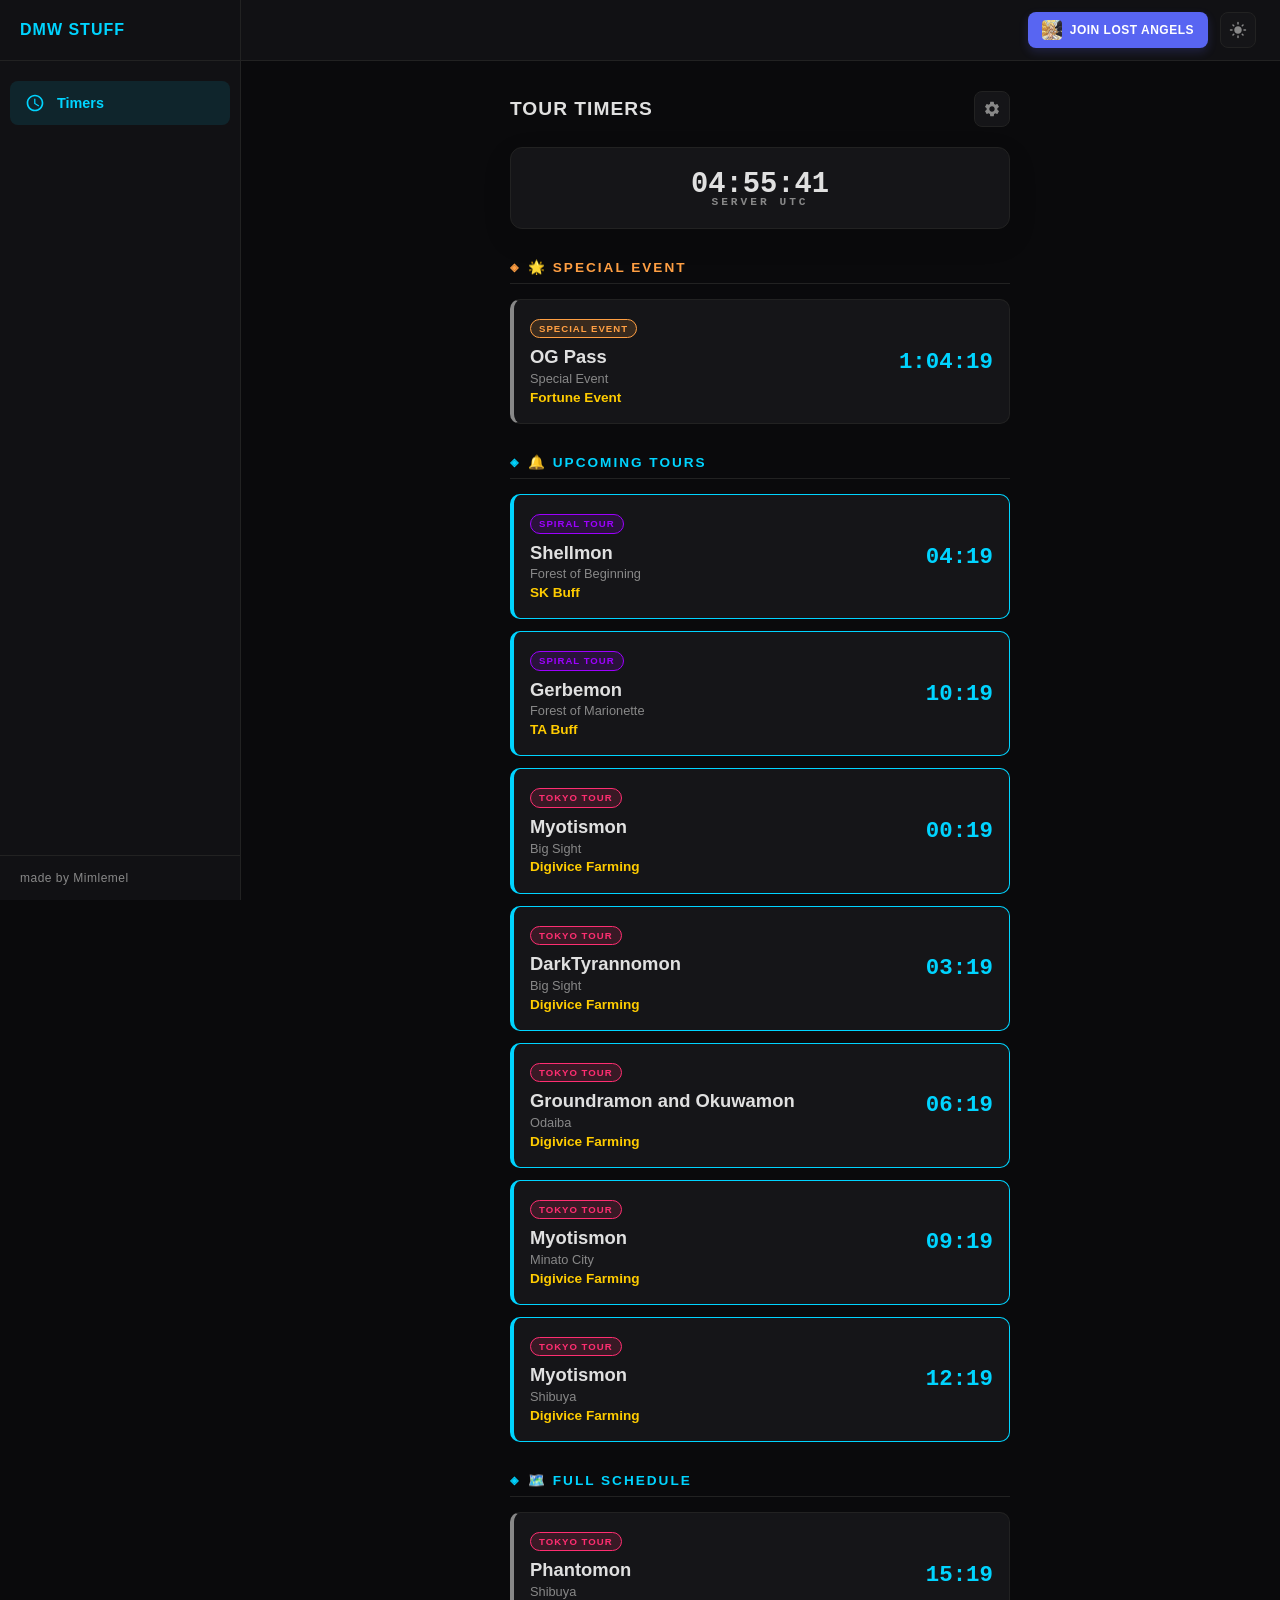
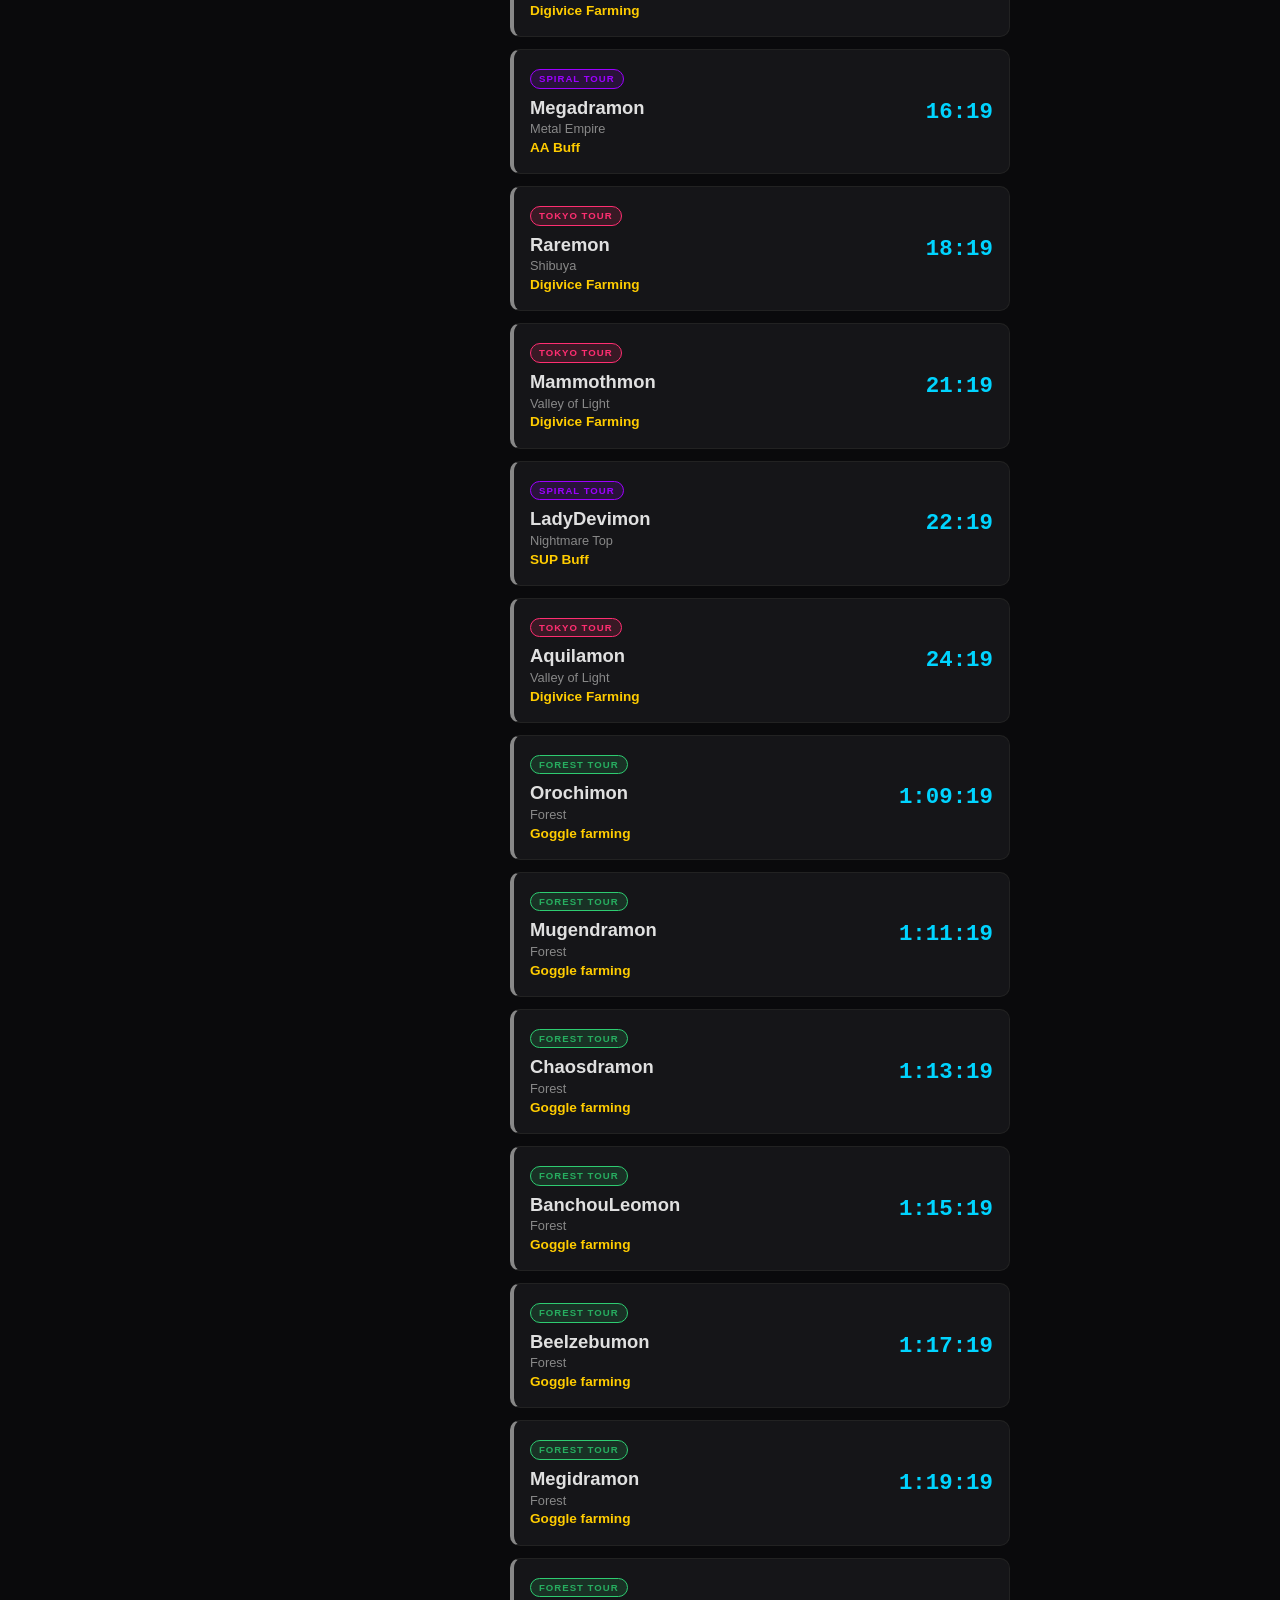
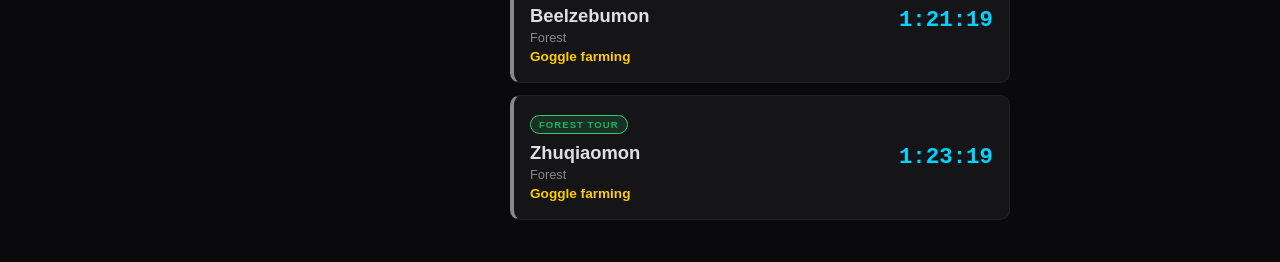
==== index.html @ 04261b79 "Update index.html better tokyo tour" ====
<!DOCTYPE html>
<html lang="en">
<head>
    <meta charset="UTF-8">
    <meta name="viewport" content="width=device-width, initial-scale=1.0">
    <title>DMO Tour Tracker</title>
    <style>
        :root { 
            --bg: #0a0a0c; 
            --header-bg: #111114;
            --sidebar-bg: #111114;
            --card: #151518; 
            --primary: #00d4ff; 
            --active: #00ff88; 
            --text: #e0e0e0; 
            --text-dim: #888;
            --spiral: #9d00ff; 
            --forest: #2ecc71; 
            --tokyo: #ff2e71;
            --accent: #ffcc00;
            --danger: #ff4757;
            --border: #222;
            --overlay: rgba(0, 0, 0, 0.85);
            --event: #ff9f43;
            --discord: #5865F2;
            --discord-hover: #4752c4;
            --nav-width: 240px;
            --header-height: 60px;
        }

        [data-theme="light"] {
            --bg: #f4f7f9;
            --header-bg: #ffffff;
            --sidebar-bg: #ffffff;
            --card: #ffffff;
            --primary: #0088cc;
            --active: #27ae60;
            --text: #2c3e50;
            --text-dim: #7f8c8d;
            --border: #dcdde1;
            --overlay: rgba(255, 255, 255, 0.95);
        }
        
        body { 
            font-family: 'Segoe UI', Roboto, Helvetica, Arial, sans-serif; 
            background: var(--bg); 
            color: var(--text); 
            margin: 0; 
            transition: background 0.3s, color 0.3s;
            display: flex;
            min-height: 100vh;
            overflow-x: hidden;
        }

        /* --- Sidebar Layout --- */
        .sidebar {
            width: var(--nav-width);
            background: var(--sidebar-bg);
            border-right: 1px solid var(--border);
            height: 100vh;
            position: fixed;
            left: 0;
            top: 0;
            display: flex;
            flex-direction: column;
            z-index: 1001;
            transition: transform 0.3s ease;
        }

        .sidebar-header {
            height: var(--header-height);
            display: flex;
            align-items: center;
            padding: 0 20px;
            font-weight: 900;
            letter-spacing: 1px;
            color: var(--primary);
            border-bottom: 1px solid var(--border);
            text-transform: uppercase;
        }

        .nav-links {
            padding: 20px 10px;
            flex-grow: 1;
            overflow-y: auto;
        }

        .nav-item {
            display: flex;
            align-items: center;
            gap: 12px;
            padding: 12px 15px;
            border-radius: 8px;
            text-decoration: none;
            color: var(--text);
            font-size: 0.9rem;
            font-weight: 600;
            margin-bottom: 5px;
            transition: all 0.2s;
        }

        .nav-item.active {
            background: rgba(0, 212, 255, 0.1);
            color: var(--primary);
        }

        .nav-item:hover:not(.active) {
            background: rgba(255, 255, 255, 0.05);
        }

        .nav-icon { width: 20px; height: 20px; fill: currentColor; }

        .sidebar-footer {
            padding: 15px 20px;
            border-top: 1px solid var(--border);
            font-size: 0.75rem;
            color: var(--text-dim);
            font-weight: 500;
            letter-spacing: 0.5px;
        }

        /* --- Main Content Area --- */
        .main-wrapper {
            flex-grow: 1;
            margin-left: var(--nav-width);
            display: flex;
            flex-direction: column;
            position: relative;
            z-index: 10; /* Keep content strictly above background visuals */
        }

        /* --- Global Top Header --- */
        .global-header {
            height: var(--header-height);
            background: var(--header-bg);
            border-bottom: 1px solid var(--border);
            display: flex;
            align-items: center;
            justify-content: space-between;
            padding: 0 24px;
            position: sticky;
            top: 0;
            z-index: 1000;
        }

        .page-title-mobile { display: none; font-weight: 800; color: var(--primary); }

        .header-right {
            display: flex;
            align-items: center;
            gap: 12px;
            margin-left: auto;
        }

        /* --- Content Container --- */
        .content-area {
            padding: 30px 20px;
            max-width: 500px;
            margin: 0 auto;
            width: 100%;
        }

        /* Discord Button Styling */
        .discord-btn {
            display: flex;
            align-items: center;
            gap: 8px;
            background: var(--discord);
            color: white;
            padding: 8px 14px;
            border-radius: 8px;
            text-decoration: none;
            font-size: 0.75rem;
            font-weight: 800;
            text-transform: uppercase;
            letter-spacing: 0.5px;
            transition: all 0.2s ease;
            box-shadow: 0 4px 10px rgba(88, 101, 242, 0.2);
        }

        .discord-btn:hover { background: var(--discord-hover); transform: translateY(-1px); }
        .discord-gif { width: 20px; height: 20px; border-radius: 4px; display: block; }

        /* Icon Buttons */
        .icon-btn {
            background: var(--card);
            border: 1px solid var(--border);
            color: var(--text-dim);
            cursor: pointer;
            padding: 8px;
            border-radius: 8px;
            display: flex;
            align-items: center;
            justify-content: center;
            transition: 0.2s;
        }
        .icon-btn:hover { color: var(--primary); border-color: var(--primary); }
        .icon-btn svg { width: 18px; height: 18px; fill: currentColor; }

        /* --- Timers Specific Styling --- */
        .timers-header {
            display: flex;
            justify-content: space-between;
            align-items: center;
            margin-bottom: 20px;
        }

        .server-time-card { 
            text-align: center; 
            font-size: 1.8rem; 
            margin-bottom: 30px; 
            font-weight: 900; 
            background: var(--card);
            padding: 20px; 
            border-radius: 12px; 
            border: 1px solid var(--border); 
            color: var(--text); 
            box-shadow: 0 10px 30px rgba(0,0,0,0.1);
            font-family: 'Courier New', monospace;
        }
        .utc-label { font-size: 0.7rem; color: var(--text-dim); display: block; margin-top: -5px; letter-spacing: 3px; }

        h2 { 
            border-bottom: 1px solid var(--border); 
            padding-bottom: 8px; 
            color: var(--primary); 
            font-size: 0.85rem; 
            text-transform: uppercase; 
            letter-spacing: 2px; 
            margin: 30px 0 15px 0; 
            display: flex;
            align-items: center;
        }
        h2::before { content: '◈'; margin-right: 8px; font-size: 0.7rem; }

        .boss-card { 
            position: relative; 
            display: flex; 
            justify-content: space-between; 
            align-items: center; 
            padding: 16px; 
            margin-bottom: 12px; 
            background: var(--card); 
            border-radius: 10px; 
            border: 1px solid var(--border);
            border-left: 4px solid var(--text-dim); 
            transition: transform 0.2s ease;
        }

        .tour-label { 
            font-size: 0.6rem; 
            font-weight: 900; 
            text-transform: uppercase; 
            padding: 2px 8px; 
            border-radius: 20px; 
            margin-bottom: 6px; 
            display: inline-block; 
            letter-spacing: 1px; 
        }
        .label-spiral { background: rgba(157, 0, 255, 0.15); color: #9d00ff; border: 1px solid var(--spiral); }
        .label-forest { background: rgba(46, 204, 113, 0.15); color: #27ae60; border: 1px solid var(--forest); }
        .label-tokyo { background: rgba(255, 46, 113, 0.15); color: #ff2e71; border: 1px solid var(--tokyo); }
        .label-event { background: rgba(255, 159, 67, 0.15); color: var(--event); border: 1px solid var(--event); }

        .boss-card.upcoming { border-left-color: var(--primary); background: var(--card); border-color: var(--primary); }
        .boss-card.active { 
            border-left-color: var(--active); 
            background: var(--card); 
            border-color: var(--active);
            box-shadow: 0 0 15px rgba(0, 255, 136, 0.1);
        }
        .boss-card.event-active {
            border-left-color: var(--event);
            border-color: var(--event);
            /* Use a solid dark color tinted with orange to block background pass icons */
            background: #1c1814; 
            box-shadow: 0 0 15px rgba(255, 159, 67, 0.1);
        }
        
        .boss-info { line-height: 1.4; }
        .boss-name { font-weight: 800; font-size: 1.15rem; color: var(--text); }
        .boss-map { font-size: 0.8rem; color: var(--text-dim); }
        .boss-buff { font-size: 0.85rem; color: var(--accent); font-weight: bold; }
        
        .timer-container {
            display: flex;
            flex-direction: column;
            align-items: flex-end;
            min-width: 90px;
        }

        .timer { 
            font-family: 'Consolas', 'Monaco', monospace; 
            font-size: 1.4rem; 
            color: var(--primary); 
            font-weight: bold; 
            text-align: right; 
        }
        .active .timer::after { content: ' LIVE'; font-size: 0.5rem; display: block; margin-top: -5px; }
        .event-active .timer::after { content: ' OPEN'; font-size: 0.5rem; display: block; margin-top: -5px; }

        .channel-indicator {
            font-family: 'Segoe UI', sans-serif;
            font-size: 0.75rem;
            font-weight: 900;
            color: var(--accent);
            text-transform: uppercase;
            letter-spacing: 1px;
            margin-top: 4px;
            padding: 2px 8px;
            background: rgba(255, 204, 0, 0.1);
            border: 1px solid var(--accent);
            border-radius: 4px;
            animation: pulse 1.5s infinite;
            white-space: nowrap;
        }

        @keyframes pulse {
            0% { opacity: 0.8; transform: scale(1); }
            50% { opacity: 1; transform: scale(1.05); }
            100% { opacity: 0.8; transform: scale(1); }
        }

        .empty-msg { color: var(--text-dim); font-style: italic; text-align: center; padding: 20px; font-size: 0.9rem; border: 1px dashed var(--border); border-radius: 10px; }

        /* Settings Modal Overlay */
        #settingsOverlay {
            position: fixed;
            top: 0; left: 0;
            width: 100%; height: 100%;
            background: var(--overlay);
            display: none;
            justify-content: center;
            align-items: center;
            z-index: 2000;
            backdrop-filter: blur(5px);
        }

        .settings-modal {
            background: var(--card);
            border: 1px solid var(--border);
            border-radius: 16px;
            padding: 24px;
            width: 90%;
            max-width: 400px;
            box-shadow: 0 20px 50px rgba(0,0,0,0.3);
            animation: slideIn 0.3s ease-out;
            max-height: 90vh;
            overflow-y: auto;
        }

        @keyframes slideIn { from { transform: translateY(20px); opacity: 0; } to { transform: translateY(0); opacity: 1; } }

        .settings-header {
            display: flex;
            justify-content: space-between;
            align-items: center;
            margin-bottom: 20px;
        }
        .settings-header h3 { margin: 0; color: var(--primary); font-size: 1rem; text-transform: uppercase; letter-spacing: 1px; display: flex; align-items: center; gap: 8px; }
        .close-btn { background: none; border: none; color: var(--text-dim); cursor: pointer; font-size: 1.5rem; }

        .setting-group {
            display: flex;
            align-items: center;
            justify-content: space-between;
            margin-bottom: 12px;
            font-size: 0.9rem;
        }
        .setting-group label { cursor: pointer; flex-grow: 1; font-weight: 500; }
        .lead-time-input {
            background: var(--bg);
            border: 1px solid var(--border);
            color: var(--text);
            padding: 6px 10px;
            border-radius: 6px;
            width: 60px;
            text-align: center;
            margin-left: 10px;
        }

        .test-btn {
            background: var(--primary);
            color: white;
            border: none;
            padding: 10px;
            border-radius: 8px;
            cursor: pointer;
            font-size: 0.85rem;
            width: 100%;
            margin-top: 15px;
            font-weight: bold;
            transition: filter 0.2s;
        }
        .test-btn:hover { filter: brightness(1.1); }

        .settings-divider {
            color: var(--text-dim); 
            font-size: 0.65rem; 
            text-transform: uppercase; 
            margin: 15px 0 10px 0; 
            letter-spacing: 1.5px;
            border-bottom: 1px solid var(--border);
            padding-bottom: 4px;
        }

        /* --- Event Effects --- */
        #eventRainContainer {
            position: fixed;
            top: 0;
            left: 0;
            width: 100%;
            height: 100%;
            pointer-events: none;
            z-index: 1; /* Strictly behind the main content area */
            overflow: hidden;
            display: none;
        }

        .falling-pass {
            position: absolute;
            width: 30px;
            height: auto;
            opacity: 0.8;
            filter: drop-shadow(0 0 5px rgba(255, 159, 67, 0.4));
            animation: fall linear forwards;
        }

        @keyframes fall {
            from { transform: translateY(-50px) rotate(0deg); }
            to { transform: translateY(110vh) rotate(360deg); }
        }

        #eventShineOverlay {
            position: fixed;
            top: 0;
            left: 0;
            width: 100%;
            height: 100vh;
            pointer-events: none;
            z-index: 0; /* Bottom-most layer */
            /* Adjusted radial gradient to fade softly over a large area */
            background: radial-gradient(circle at 50% 0%, rgba(255, 159, 67, 0.15) 0%, transparent 85%);
            opacity: 0;
            transition: opacity 2s ease;
        }

        /* Responsive Mobile Tweak */
        @media (max-width: 768px) {
            .sidebar { transform: translateX(-100%); }
            .sidebar.open { transform: translateX(0); }
            .main-wrapper { margin-left: 0; }
            .page-title-mobile { display: block; }
        }
    </style>
</head>
<body data-theme="dark">

<!-- Background Event Visuals -->
<div id="eventShineOverlay"></div>
<div id="eventRainContainer"></div>

<!-- Sidebar Navigation -->
<aside class="sidebar" id="sidebar">
    <div class="sidebar-header">
        DMW STUFF
    </div>
    <nav class="nav-links">
        <a href="#" class="nav-item active">
            <svg class="nav-icon" viewBox="0 0 24 24"><path d="M11.99 2C6.47 2 2 6.48 2 12s4.47 10 9.99 10C17.52 22 22 17.52 22 12S17.52 2 11.99 2zM12 20c-4.42 0-8-3.58-8-8s3.58-8 8-8 8 3.58 8 8-3.58 8-8 8zm.5-13H11v6l5.25 3.15.75-1.23-4.5-2.67z"/></svg>
            Timers
        </a>
    </nav>
    <div class="sidebar-footer">
        made by Mimlemel
    </div>
</aside>

<div class="main-wrapper">
    <!-- Global Header -->
    <header class="global-header">
        <div class="page-title-mobile">TIMERS</div>
        
        <div class="header-right">
            <a href="https://discord.gg/7pn8YUFkcG" target="_blank" class="discord-btn">
                <img src="images/lostangels.gif" alt="" class="discord-gif" onerror="this.src='https://cdn-icons-png.flaticon.com/512/3670/3670157.png'">
                <span>Join Lost Angels</span>
            </a>
            <button class="icon-btn" onclick="toggleTheme()" title="Toggle Theme">
                <svg id="themeIcon" viewBox="0 0 24 24"><path d="M12 7c-2.76 0-5 2.24-5 5s2.24 5 5 5 5-2.24 5-5-2.24-5-5-5zM2 13h2c.55 0 1-.45 1-1s-.45-1-1-1H2c-.55 0-1 .45-1 1s.45 1 1 1zm18 0h2c.55 0 1-.45 1-1s-.45-1-1-1h-2c-.55 0-1 .45-1 1s.45 1 1 1zM11 2v2c0 .55.45 1 1 1s1-.45 1-1V2c0-.55-.45-1-1-1s-1 .45-1 1zm0 18v2c0 .55.45 1 1 1s1-.45 1-1v-2c0-.55-.45-1-1-1s-1 .45-1 1zM5.99 4.58a.996.996 0 00-1.41 0 .996.996 0 000 1.41l1.06 1.06c.39.39 1.03.39 1.41 0s.39-1.03 0-1.41L5.99 4.58zm12.37 12.37a.996.996 0 00-1.41 0 .996.996 0 000 1.41l1.06 1.06c.39.39 1.03.39 1.41 0s.39-1.03 0-1.41l-1.06-1.06zm1.06-10.96a.996.996 0 000-1.41.996.996 0 00-1.41 0l-1.06 1.06c-.39.39-.39 1.03 0 1.41s1.03.39 1.41 0l1.06-1.06zM7.05 18.36a.996.996 0 000-1.41.996.996 0 00-1.41 0l-1.06 1.06c-.39.39-.39 1.03 0 1.41s1.03.39 1.41 0l1.06-1.06z"/></svg>
            </button>
        </div>
    </header>

    <!-- Main View -->
    <main class="content-area">
        <div class="timers-header">
            <h1 style="margin:0; font-size: 1.2rem; letter-spacing: 1px;">TOUR TIMERS</h1>
            <button class="icon-btn" onclick="openSettings()" title="Timer Settings">
                <svg viewBox="0 0 24 24"><path d="M19.14 12.94c.04-.3.06-.61.06-.94 0-.32-.02-.64-.07-.94l2.03-1.58a.49.49 0 00.12-.61l-1.92-3.32a.488.488 0 00-.59-.22l-2.39.96c-.5-.38-1.03-.7-1.62-.94l-.36-2.54a.484.484 0 00-.48-.41h-3.84c-.24 0-.43.17-.47.41l-.36 2.54c-.59.24-1.13.57-1.62.94l-2.39-.96c-.22-.08-.47 0-.59.22L2.74 8.87c-.12.21-.08.47.12.61l2.03 1.58c-.05.3-.09.63-.09.94s.02.64.07.94l-2.03 1.58a.49.49 0 00-.12.61l1.92 3.32c.12.22.37.29.59.22l2.39-.96c.5.38 1.03.7 1.62.94l.36 2.54c.05.24.24.41.48.41h3.84c.24 0 .44-.17.47-.41l.36-2.54c.59-.24 1.13-.56 1.62-.94l2.39.96c.22.08.47 0 .59-.22l1.92-3.32c.12-.22.07-.47-.12-.61l-2.01-1.58zM12 15.6c-1.98 0-3.6-1.62-3.6-3.6s1.62-3.6 3.6-3.6 3.6 1.62 3.6 3.6-1.62 3.6-3.6 3.6z"/></svg>
            </button>
        </div>

        <div class="server-time-card">
            <span id="serverTime">00:00:00</span>
            <span class="utc-label">SERVER UTC</span>
        </div>

        <div class="section" id="liveSection" style="display:none;">
            <h2 style="color:var(--active);">🔥 Live Tours</h2>
            <div id="liveList"></div>
        </div>

        <div class="section" id="eventSection">
            <h2 style="color:var(--event);">🌟 Special Event</h2>
            <div id="eventList"></div>
        </div>

        <div class="section">
            <h2>🔔 Upcoming Tours</h2>
            <div id="upcomingList"></div>
        </div>

        <div class="section">
            <h2>🗺️ Full Schedule</h2>
            <div id="fullList"></div>
        </div>
    </main>
</div>

<div id="settingsOverlay" onclick="closeSettings(event)">
    <div class="settings-modal" onclick="event.stopPropagation()">
        <div class="settings-header">
            <h3>Settings <span style="font-size: 0.7rem; color: var(--text-dim); font-weight: normal; text-transform: none;">(Autosaves)</span></h3>
            <button class="close-btn" onclick="document.getElementById('settingsOverlay').style.display='none'">&times;</button>
        </div>
        
        <div class="settings-divider">Notifications</div>
        <div class="setting-group">
            <label for="notifySpiral">Spiral Tour Start</label>
            <input type="checkbox" id="notifySpiral" checked>
        </div>
        <div class="setting-group">
            <label for="notifyForest">Forest Tour Start</label>
            <input type="checkbox" id="notifyForest" checked>
        </div>
        <div class="setting-group">
            <label for="notifyTokyo">Tokyo Tour Start</label>
            <input type="checkbox" id="notifyTokyo" checked>
        </div>
        <div class="setting-group">
            <label for="notifyEvent">Special Event</label>
            <input type="checkbox" id="notifyEvent" checked>
        </div>
        <div class="setting-group">
            <label>Notify minutes before:</label>
            <input type="number" id="leadTime" class="lead-time-input" value="1" min="1" max="15">
        </div>

        <div class="settings-divider">Display Sections</div>
        <div class="setting-group">
            <label for="showSpiral">Show Spiral Tour</label>
            <input type="checkbox" id="showSpiral" checked>
        </div>
        <div class="setting-group">
            <label for="showForest">Show Forest Tour</label>
            <input type="checkbox" id="showForest" checked>
        </div>
        <div class="setting-group">
            <label for="showTokyo">Show Tokyo Tour</label>
            <input type="checkbox" id="showTokyo" checked>
        </div>
        <div class="setting-group">
            <label for="showEvent">Show Special Event</label>
            <input type="checkbox" id="showEvent" checked>
        </div>

        <div class="settings-divider">Special Effects</div>
        <div class="setting-group">
            <label for="enableEffects">Enable Event Visuals</label>
            <input type="checkbox" id="enableEffects" checked>
        </div>

        <div class="settings-divider">Performance</div>
        <div class="setting-group">
            <label for="wakeLock">Keep Screen Awake</label>
            <input type="checkbox" id="wakeLock">
        </div>

        <button class="test-btn" onclick="playBeep()">Test Beep Sound</button>
    </div>
</div>

<script>
    // Configuration
    const tours = [
        // SPIRAL TOURS (1h Interval, 6m live)
        { id: 'shellmon', name: "Shellmon", map: "Forest of Beginning", buff: "SK Buff", type: "hourly", offset: 0, liveDuration: 360, label: "Spiral Tour", lClass: "label-spiral", category: "spiral" },
        { id: 'gerbemon', name: "Gerbemon", map: "Forest of Marionette", buff: "TA Buff", type: "hourly", offset: 6, liveDuration: 360, label: "Spiral Tour", lClass: "label-spiral", category: "spiral" },
        { id: 'megadramon', name: "Megadramon", map: "Metal Empire", buff: "AA Buff", type: "hourly", offset: 12, liveDuration: 360, label: "Spiral Tour", lClass: "label-spiral", category: "spiral" },
        { id: 'ladydevimon', name: "LadyDevimon", map: "Nightmare Top", buff: "SUP Buff", type: "hourly", offset: 18, liveDuration: 360, label: "Spiral Tour", lClass: "label-spiral", category: "spiral" },
        
        // FOREST TOURS (1.5h Interval, 2m staggered, 1m 40s live)
        { id: 'orochimon', name: "Orochimon", map: "Forest", buff: "Goggle farming", type: "interval", interval: 90, refMinute: 1175, liveDuration: 100, label: "Forest Tour", lClass: "label-forest", category: "forest" },
        { id: 'mugendramon', name: "Mugendramon", map: "Forest", buff: "Goggle farming", type: "interval", interval: 90, refMinute: 1177, liveDuration: 100, label: "Forest Tour", lClass: "label-forest", category: "forest" },
        { id: 'chaosdramon', name: "Chaosdramon", map: "Forest", buff: "Goggle farming", type: "interval", interval: 90, refMinute: 1179, liveDuration: 100, label: "Forest Tour", lClass: "label-forest", category: "forest" },
        { id: 'banchouleomon', name: "BanchouLeomon", map: "Forest", buff: "Goggle farming", type: "interval", interval: 90, refMinute: 1181, liveDuration: 100, label: "Forest Tour", lClass: "label-forest", category: "forest" },
        { id: 'beelzebumon_1', name: "Beelzebumon", map: "Forest", buff: "Goggle farming", type: "interval", interval: 90, refMinute: 1183, liveDuration: 100, label: "Forest Tour", lClass: "label-forest", category: "forest" },
        { id: 'megidramon', name: "Megidramon", map: "Forest", buff: "Goggle farming", type: "interval", interval: 90, refMinute: 1185, liveDuration: 100, label: "Forest Tour", lClass: "label-forest", category: "forest" },
        { id: 'beelzebumon_2', name: "Beelzebumon", map: "Forest", buff: "Goggle farming", type: "interval", interval: 90, refMinute: 1187, liveDuration: 100, label: "Forest Tour", lClass: "label-forest", category: "forest" },
        { id: 'zhuqiaomon', name: "Zhuqiaomon", map: "Forest", buff: "Goggle farming", type: "interval", interval: 90, refMinute: 1189, liveDuration: 100, label: "Forest Tour", lClass: "label-forest", category: "forest" },

        // TOKYO TOURS (1.5h Interval, sequential 3m windows, starts 22:56 UTC)
        // Note: Map names cleaned of brackets
        { id: 'tokyo_myotismon_1', name: "Myotismon", map: "Big Sight", buff: "Digivice Farming", type: "interval", interval: 90, refMinute: 1376, liveDuration: 180, label: "Tokyo Tour", lClass: "label-tokyo", rotation: 'standard', category: "tokyo" },
        { id: 'tokyo_darktyrannomon', name: "DarkTyrannomon", map: "Big Sight", buff: "Digivice Farming", type: "interval", interval: 90, refMinute: 1379, liveDuration: 180, label: "Tokyo Tour", lClass: "label-tokyo", rotation: 'reverse', category: "tokyo" },
        { id: 'tokyo_groundramon', name: "Groundramon and Okuwamon", map: "Odaiba", buff: "Digivice Farming", type: "interval", interval: 90, refMinute: 1382, liveDuration: 180, label: "Tokyo Tour", lClass: "label-tokyo", rotation: 'standard', category: "tokyo" },
        { id: 'tokyo_myotismon_2', name: "Myotismon", map: "Minato City", buff: "Digivice Farming", type: "interval", interval: 90, refMinute: 1385, liveDuration: 180, label: "Tokyo Tour", lClass: "label-tokyo", rotation: 'standard', category: "tokyo" },
        { id: 'tokyo_myotismon_3', name: "Myotismon", map: "Shibuya", buff: "Digivice Farming", type: "interval", interval: 90, refMinute: 1388, liveDuration: 180, label: "Tokyo Tour", lClass: "label-tokyo", rotation: 'standard', category: "tokyo" },
        { id: 'tokyo_phantomon', name: "Phantomon", map: "Shibuya", buff: "Digivice Farming", type: "interval", interval: 90, refMinute: 1391, liveDuration: 180, label: "Tokyo Tour", lClass: "label-tokyo", rotation: 'reverse', category: "tokyo" },
        { id: 'tokyo_raremon', name: "Raremon", map: "Shibuya", buff: "Digivice Farming", type: "interval", interval: 90, refMinute: 1394, liveDuration: 180, label: "Tokyo Tour", lClass: "label-tokyo", rotation: 'standard', category: "tokyo" },
        { id: 'tokyo_mammothmon', name: "Mammothmon", map: "Valley of Light", buff: "Digivice Farming", type: "interval", interval: 90, refMinute: 1397, liveDuration: 180, label: "Tokyo Tour", lClass: "label-tokyo", rotation: 'standard', category: "tokyo" },
        { id: 'tokyo_aquilamon', name: "Aquilamon", map: "Valley of Light", buff: "Digivice Farming", type: "interval", interval: 90, refMinute: 1400, liveDuration: 180, label: "Tokyo Tour", lClass: "label-tokyo", rotation: 'reverse', category: "tokyo" }
    ];

    const specialEvents = [
        { id: 'ogpass', name: "OG Pass", map: "Special Event", buff: "Fortune Event", type: "interval", interval: 120, refMinute: 1200, liveDuration: 1800, label: "Special Event", lClass: "label-event", category: "event" }
    ];

    let lastToursData = [];
    let lastEventData = [];
    let wakeLock = null;
    let effectInterval = null;

    async function handleWakeLock(enabled) {
        if (!('wakeLock' in navigator)) return;
        if (enabled) {
            try { wakeLock = await navigator.wakeLock.request('screen'); } catch (err) {}
        } else if (wakeLock) {
            wakeLock.release(); wakeLock = null;
        }
    }

    const audioCtx = new (window.AudioContext || window.webkitAudioContext)();
    function playBeep() {
        if (audioCtx.state === 'suspended') audioCtx.resume();
        
        const startTime = audioCtx.currentTime;
        [0, 0.2, 0.4].forEach(delay => {
            const osc = audioCtx.createOscillator();
            const gain = audioCtx.createGain();
            osc.connect(gain);
            gain.connect(audioCtx.destination);
            osc.type = 'square'; 
            osc.frequency.setValueAtTime(880, startTime + delay); 
            gain.gain.setValueAtTime(0.2, startTime + delay);
            gain.gain.exponentialRampToValueAtTime(0.01, startTime + delay + 0.15);
            osc.start(startTime + delay);
            osc.stop(startTime + delay + 0.15);
        });
    }

    function openSettings() { document.getElementById('settingsOverlay').style.display = 'flex'; }
    function closeSettings(e) { if (e.target.id === 'settingsOverlay') e.target.style.display = 'none'; }

    function toggleTheme() {
        const body = document.body;
        const currentTheme = body.getAttribute('data-theme');
        const newTheme = currentTheme === 'dark' ? 'light' : 'dark';
        body.setAttribute('data-theme', newTheme);
        localStorage.setItem('dmo_tour_theme', newTheme);
        updateThemeIcon(newTheme);
    }

    function updateThemeIcon(theme) {
        const icon = document.getElementById('themeIcon');
        icon.innerHTML = theme === 'light' ? '<path d="M12 3c-4.97 0-9 4.03-9 9s4.03 9 9 9 9-4.03 9-9c0-.46-.04-.92-.1-1.36-.98 1.37-2.58 2.26-4.4 2.26-2.98 0-5.4-2.42-5.4-5.4 0-1.81.89-3.42 2.26-4.4-.44-.06-.9-.1-1.36-.1z"/>' : '<path d="M12 7c-2.76 0-5 2.24-5 5s2.24 5 5 5 5-2.24 5-5-2.24-5-5-5zM2 13h2c.55 0 1-.45 1-1s-.45-1-1-1H2c-.55 0-1 .45-1 1s.45 1 1 1zm18 0h2c.55 0 1-.45 1-1s-.45-1-1-1h-2c-.55 0-1 .45-1 1s.45 1 1 1zM11 2v2c0 .55.45 1 1 1s1-.45 1-1V2c0-.55-.45-1-1-1s-1 .45-1 1zm0 18v2c0 .55.45 1 1 1s1-.45 1-1v-2c0-.55-.45-1-1-1s-1 .45-1 1zM5.99 4.58a.996.996 0 00-1.41 0 .996.996 0 000 1.41l1.06 1.06c.39.39 1.03.39 1.41 0s.39-1.03 0-1.41L5.99 4.58zm12.37 12.37a.996.996 0 00-1.41 0 .996.996 0 000 1.41l1.06 1.06c.39.39 1.03.39 1.41 0s.39-1.03 0-1.41l-1.06-1.06zm1.06-10.96a.996.996 0 000-1.41.996.996 0 00-1.41 0l-1.06 1.06c-.39.39-.39 1.03 0 1.41s1.03.39 1.41 0l1.06-1.06zM7.05 18.36a.996.996 0 000-1.41.996.996 0 00-1.41 0l-1.06 1.06c-.39.39-.39 1.03 0 1.41s1.03.39 1.41 0l1.06-1.06z"/>';
    }

    function saveSettings() {
        const settings = {
            spiral: document.getElementById('notifySpiral').checked,
            forest: document.getElementById('notifyForest').checked,
            tokyo: document.getElementById('notifyTokyo').checked,
            event: document.getElementById('notifyEvent').checked,
            leadTime: parseInt(document.getElementById('leadTime').value) || 1,
            wakeLock: document.getElementById('wakeLock').checked,
            showSpiral: document.getElementById('showSpiral').checked,
            showForest: document.getElementById('showForest').checked,
            showTokyo: document.getElementById('showTokyo').checked,
            showEvent: document.getElementById('showEvent').checked,
            enableEffects: document.getElementById('enableEffects').checked
        };
        localStorage.setItem('dmo_tour_settings', JSON.stringify(settings));
        handleWakeLock(settings.wakeLock);
        update(); 
    }

    function loadData() {
        const savedSettings = localStorage.getItem('dmo_tour_settings');
        if (savedSettings) {
            const s = JSON.parse(savedSettings);
            document.getElementById('notifySpiral').checked = s.spiral;
            document.getElementById('notifyForest').checked = s.forest;
            document.getElementById('notifyTokyo').checked = !!s.tokyo;
            document.getElementById('notifyEvent').checked = !!s.event;
            document.getElementById('leadTime').value = s.leadTime;
            document.getElementById('wakeLock').checked = !!s.wakeLock;
            
            if (s.hasOwnProperty('showSpiral')) document.getElementById('showSpiral').checked = s.showSpiral;
            if (s.hasOwnProperty('showForest')) document.getElementById('showForest').checked = s.showForest;
            if (s.hasOwnProperty('showTokyo')) document.getElementById('showTokyo').checked = s.showTokyo;
            if (s.hasOwnProperty('showEvent')) document.getElementById('showEvent').checked = s.showEvent;
            if (s.hasOwnProperty('enableEffects')) document.getElementById('enableEffects').checked = s.enableEffects;

            handleWakeLock(!!s.wakeLock);
        }
        const savedTheme = localStorage.getItem('dmo_tour_theme') || 'dark';
        document.body.setAttribute('data-theme', savedTheme);
        updateThemeIcon(savedTheme);
    }

    function createFallingPass() {
        const container = document.getElementById('eventRainContainer');
        if (!container) return;
        
        const pass = document.createElement('img');
        pass.src = 'images/pass.png';
        pass.className = 'falling-pass';
        
        const left = Math.random() * 100;
        pass.style.left = `${left}vw`;
        const duration = 5 + Math.random() * 10;
        pass.style.animationDuration = `${duration}s`;
        const size = 20 + Math.random() * 20;
        pass.style.width = `${size}px`;

        container.appendChild(pass);
        
        setTimeout(() => {
            if (pass.parentNode) container.removeChild(pass);
        }, duration * 1000);
    }

    function getNextSpawn(tour) {
        const now = new Date();
        const nowTotalSec = (now.getUTCHours() * 3600) + (now.getUTCMinutes() * 60) + now.getUTCSeconds();
        if (tour.type === "hourly") {
            const offsetSec = tour.offset * 60;
            let targetSec = (now.getUTCHours() * 3600) + offsetSec;
            if (nowTotalSec >= targetSec) targetSec += 3600;
            return (targetSec - nowTotalSec + 86400) % 86400;
        } 
        const intervalSec = tour.interval * 60;
        const refSec = (tour.refMinute * 60) % 86400;
        let diff = nowTotalSec - refSec;
        let intervalsCount = Math.ceil(diff / intervalSec);
        let nextSec = refSec + (intervalsCount * intervalSec);
        while (nextSec <= nowTotalSec) nextSec += intervalSec;
        return (nextSec - nowTotalSec + 86400) % 86400;
    }

    function formatTime(seconds) {
        const h = Math.floor(seconds / 3600);
        const m = Math.floor((seconds % 3600) / 60);
        const s = seconds % 60;
        return (h > 0 ? h + ":" : "") + String(m).padStart(2, '0') + ":" + String(s).padStart(2, '0');
    }

    function update() {
        const now = new Date();
        const sTime = document.getElementById('serverTime');
        if(sTime) sTime.innerText = now.toUTCString().split(' ')[4];
        
        const leadSec = (parseInt(document.getElementById('leadTime').value) || 1) * 60;
        
        const visibility = {
            spiral: document.getElementById('showSpiral').checked,
            forest: document.getElementById('showForest').checked,
            tokyo: document.getElementById('showTokyo').checked,
            event: document.getElementById('showEvent').checked
        };
        
        const effectsEnabled = document.getElementById('enableEffects').checked;

        const processItems = (itemList) => itemList
            .filter(item => visibility[item.category])
            .map(t => {
                const timeLeft = getNextSpawn(t);
                const interval = t.type === 'hourly' ? 3600 : t.interval * 60;
                
                // Adjustment: Tokyo bosses spawn 10 seconds before listed time
                const offsetAdjustment = (t.category === 'tokyo') ? 10 : 0;
                const elapsed = (interval - timeLeft + offsetAdjustment) % interval;
                const isLive = elapsed < t.liveDuration;
                
                let channel = null;
                if (isLive) {
                    if (t.label === 'Spiral Tour') {
                        // 1m 30s active, 30s swap
                        if (elapsed < 90) channel = "ch 0";
                        else if (elapsed < 120) channel = "Swap to Ch 1";
                        else if (elapsed < 210) channel = "ch 1";
                        else if (elapsed < 240) channel = "Swap to Ch 2";
                        else if (elapsed < 330) channel = "ch 2";
                        else channel = "Finished";
                    } else if (t.label === 'Tokyo Tour') {
                        // 35s active, 25s swap/downtime
                        const seq = t.rotation === 'reverse' ? ["ch 2", "ch 1", "ch 0"] : ["ch 0", "ch 1", "ch 2"];
                        const cycleIndex = Math.floor(elapsed / 60);
                        const innerElapsed = elapsed % 60;
                        
                        if (innerElapsed < 35) {
                            channel = seq[cycleIndex];
                        } else if (cycleIndex < 2) {
                            channel = "Swap to " + seq[cycleIndex + 1];
                        } else {
                            channel = "Finished";
                        }
                    }
                }

                // If Tokyo Tour and we are in the 10s pre-spawn window, we want to show countdown to -10s
                // but for simplicity, we just keep the standard countdown
                return { ...t, timeLeft, isLive, liveRemaining: isLive ? (t.liveDuration - elapsed) : 0, channel };
            });

        const tourData = processItems(tours);
        const eventData = processItems(specialEvents);

        // Handle Event Visual Effects
        const ogPassLive = eventData.some(e => e.id === 'ogpass' && e.isLive);
        const rainContainer = document.getElementById('eventRainContainer');
        const shineOverlay = document.getElementById('eventShineOverlay');

        if (ogPassLive && effectsEnabled) {
            rainContainer.style.display = 'block';
            shineOverlay.style.opacity = '1';
            if (!effectInterval) {
                effectInterval = setInterval(createFallingPass, 800);
            }
        } else {
            if (rainContainer) rainContainer.style.display = 'none';
            if (shineOverlay) shineOverlay.style.opacity = '0';
            if (effectInterval) {
                clearInterval(effectInterval);
                effectInterval = null;
            }
            if (rainContainer) rainContainer.innerHTML = '';
        }

        const checkNotify = (current, previousList, settingKey, onlyBossId = null) => {
            const settingEl = document.getElementById(settingKey);
            if (!settingEl || !settingEl.checked) return;
            const prev = previousList.find(p => p.id === current.id);
            if (!prev) return;
            if (prev.timeLeft > leadSec && current.timeLeft <= leadSec && current.timeLeft > 0) {
                if (!onlyBossId || current.id === onlyBossId) playBeep();
            }
        };

        tourData.forEach(t => {
            if (t.category === 'spiral') checkNotify(t, lastToursData, 'notifySpiral', 'shellmon');
            if (t.category === 'forest') checkNotify(t, lastToursData, 'notifyForest', 'orochimon');
            if (t.category === 'tokyo') checkNotify(t, lastToursData, 'notifyTokyo', 'tokyo_myotismon_1');
        });
        eventData.forEach(e => checkNotify(e, lastEventData, 'notifyEvent'));

        lastToursData = tourData; lastEventData = eventData;

        let liveHtml = "", upcomingHtml = "", eventHtml = "", fullHtml = "";

        const renderCard = (tour, extraClass = "") => {
            let buffText = "";
            if (tour.isLive && tour.label === 'Special Event') {
                buffText = 'Collect your pass!';
            } else if (tour.buff && tour.buff !== "No Buff") {
                buffText = tour.buff;
            }

            return `
                <div class="boss-card ${tour.isLive ? 'active ' + extraClass : (tour.timeLeft < 900 ? 'upcoming' : '')}">
                    <div class="boss-info">
                        <span class="tour-label ${tour.lClass}">${tour.label}</span>
                        <div class="boss-name">${tour.name}</div>
                        <div class="boss-map">${tour.map}</div>
                        ${buffText ? `<div class="boss-buff">${buffText}</div>` : ''}
                    </div>
                    <div class="timer-container">
                        <div class="timer">${formatTime(tour.isLive ? tour.liveRemaining : tour.timeLeft)}</div>
                        ${tour.isLive && tour.channel ? `<div class="channel-indicator">${tour.channel}</div>` : ''}
                    </div>
                </div>
            `;
        };

        tourData.forEach(t => {
            if (t.isLive) liveHtml += renderCard(t);
            else if (t.timeLeft < 900) upcomingHtml += renderCard(t);
        });

        eventData.forEach(e => eventHtml += renderCard(e, 'event-active'));

        tourData
            .filter(t => !t.isLive && t.timeLeft >= 900)
            .sort((a, b) => a.timeLeft - b.timeLeft)
            .forEach(t => fullHtml += renderCard(t));

        const lSec = document.getElementById('liveSection');
        if(lSec) lSec.style.display = liveHtml ? 'block' : 'none';
        const lList = document.getElementById('liveList');
        if(lList) lList.innerHTML = liveHtml;
        
        const eSec = document.getElementById('eventSection');
        if(eSec) eSec.style.display = visibility.event ? 'block' : 'none';
        const eList = document.getElementById('eventList');
        if(eList) eList.innerHTML = eventHtml;
        
        const uList = document.getElementById('upcomingList');
        if(uList) uList.innerHTML = upcomingHtml || '<div class="empty-msg">No tours starting soon...</div>';
        const fList = document.getElementById('fullList');
        if(fList) fList.innerHTML = fullHtml;
    }

    document.querySelectorAll('input').forEach(input => {
        input.addEventListener('change', saveSettings);
    });

    document.getElementById('leadTime').addEventListener('change', saveSettings);

    window.onload = () => { loadData(); setInterval(update, 1000); update(); };
</script>

</body>
</html>
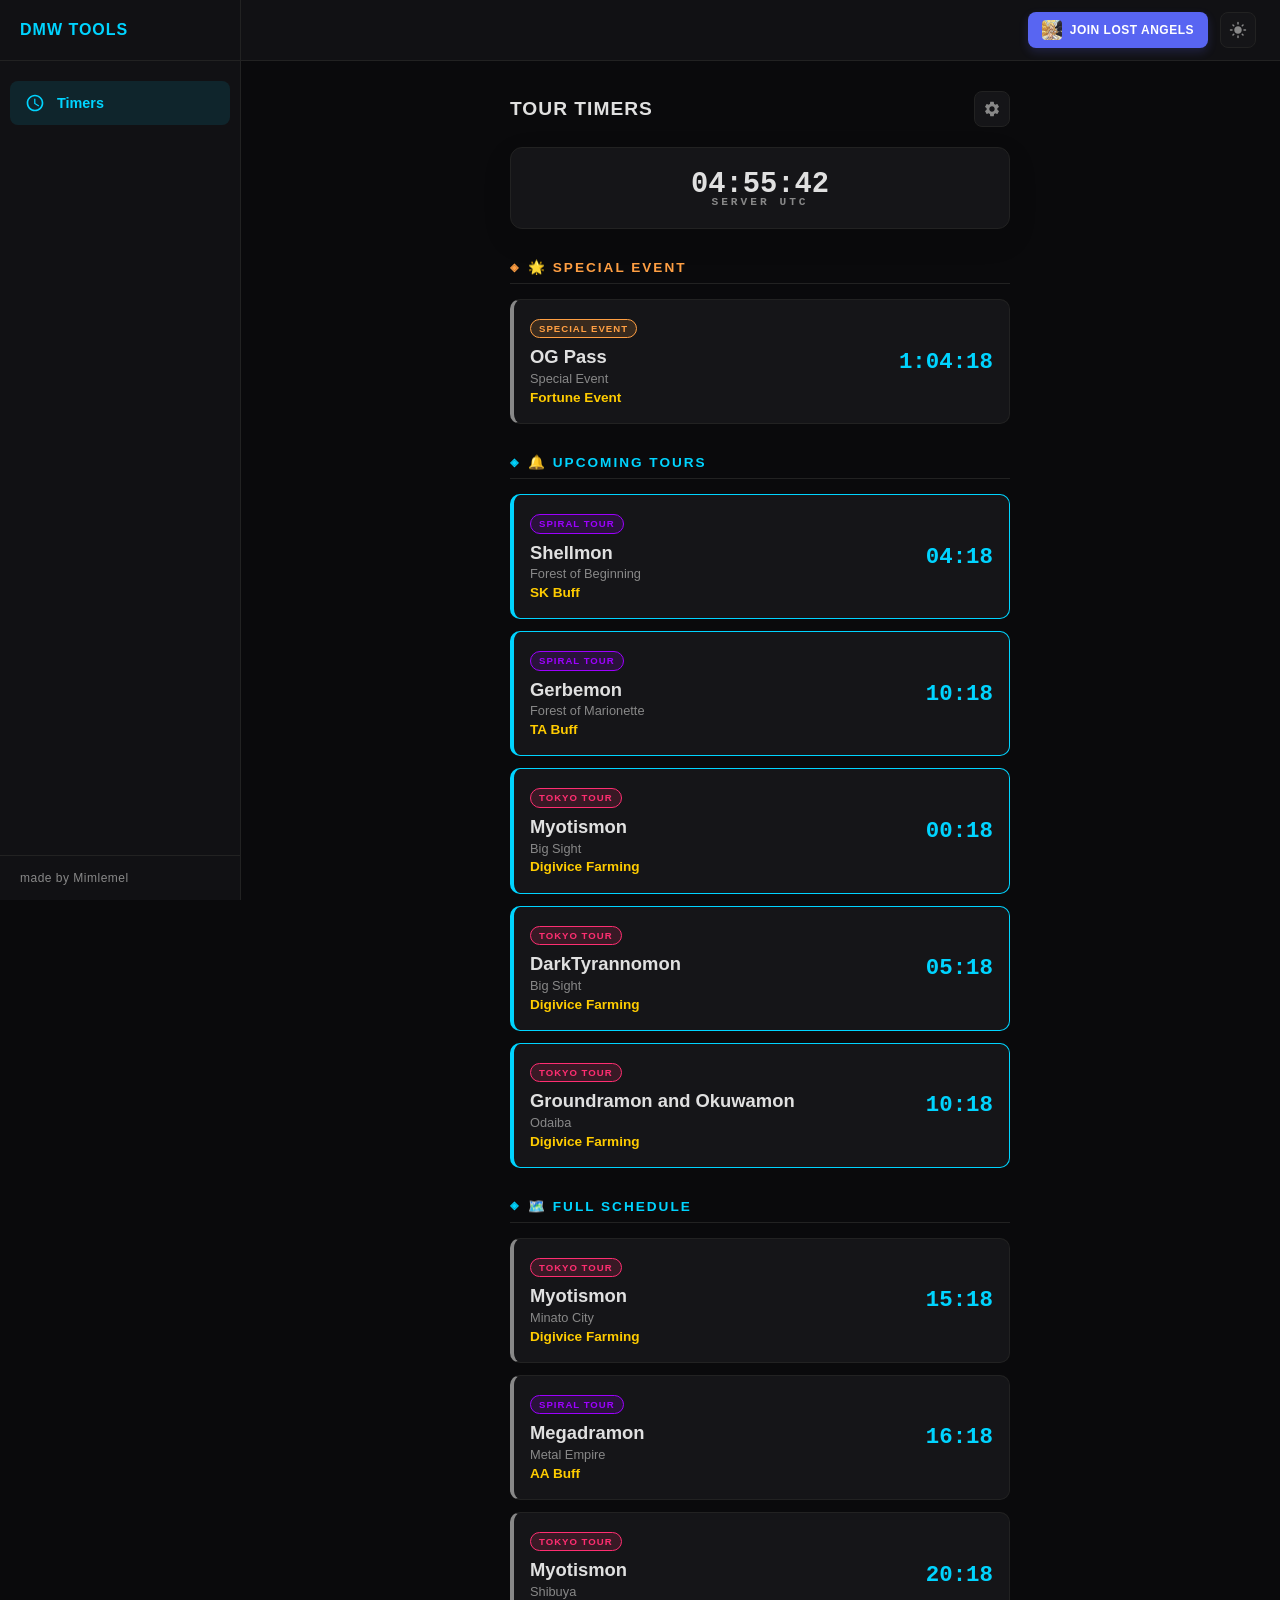
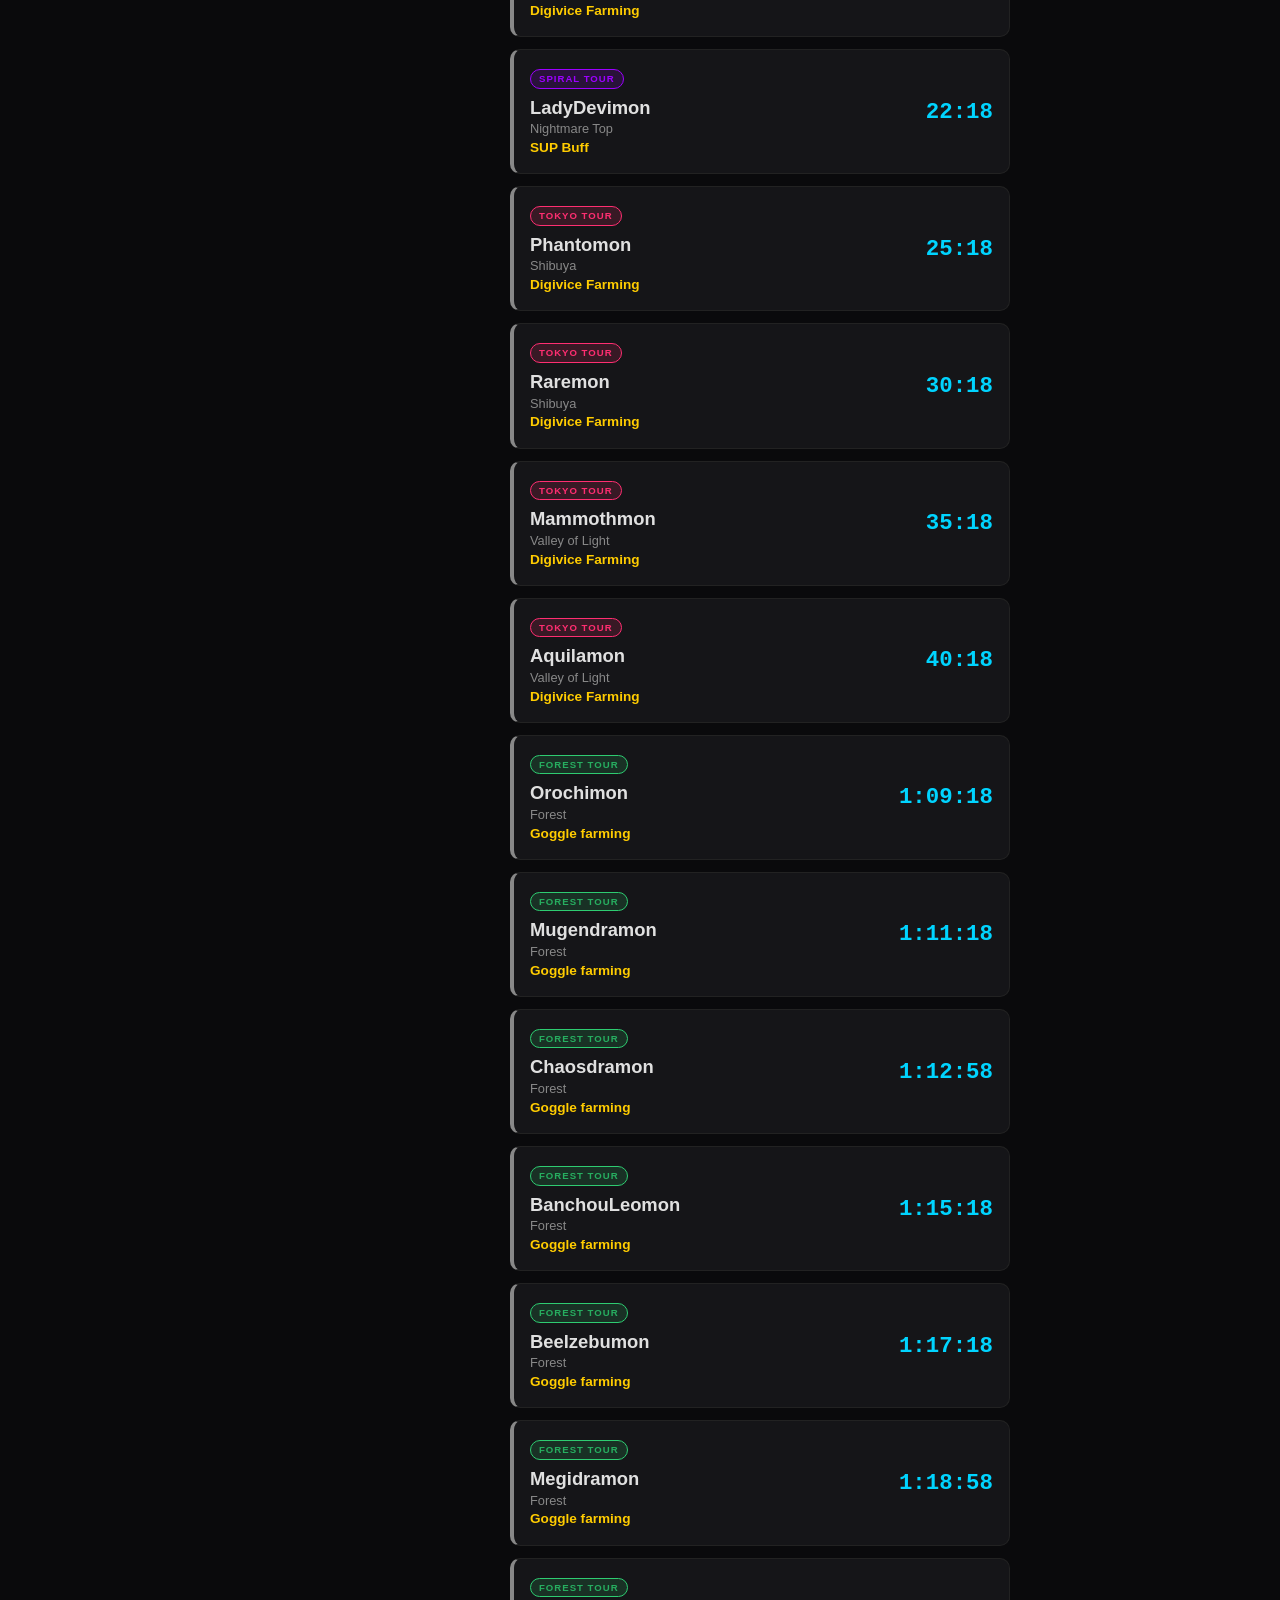
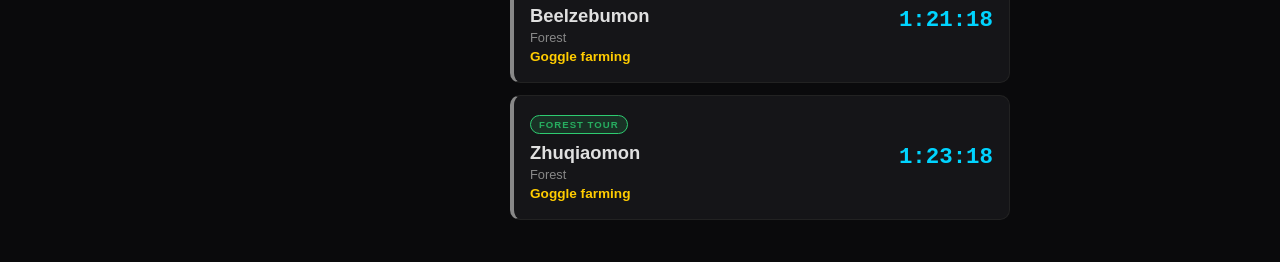
==== commit 7cd1af7e: "Update index.html potential tab activity fix" ====
--- a/index.html
+++ b/index.html
@@ -126,7 +126,7 @@
             display: flex;
             flex-direction: column;
             position: relative;
-            z-index: 10; /* Keep content strictly above background visuals */
+            z-index: 10;
         }
 
         /* --- Global Top Header --- */
@@ -272,7 +272,6 @@
         .boss-card.event-active {
             border-left-color: var(--event);
             border-color: var(--event);
-            /* Use a solid dark color tinted with orange to block background pass icons */
             background: #1c1814; 
             box-shadow: 0 0 15px rgba(255, 159, 67, 0.1);
         }
@@ -412,7 +411,7 @@
             width: 100%;
             height: 100%;
             pointer-events: none;
-            z-index: 1; /* Strictly behind the main content area */
+            z-index: 1; 
             overflow: hidden;
             display: none;
         }
@@ -438,8 +437,7 @@
             width: 100%;
             height: 100vh;
             pointer-events: none;
-            z-index: 0; /* Bottom-most layer */
-            /* Adjusted radial gradient to fade softly over a large area */
+            z-index: 0; 
             background: radial-gradient(circle at 50% 0%, rgba(255, 159, 67, 0.15) 0%, transparent 85%);
             opacity: 0;
             transition: opacity 2s ease;
@@ -463,7 +461,7 @@
 <!-- Sidebar Navigation -->
 <aside class="sidebar" id="sidebar">
     <div class="sidebar-header">
-        DMW STUFF
+        DMW TOOLS
     </div>
     <nav class="nav-links">
         <a href="#" class="nav-item active">
@@ -600,27 +598,26 @@
         { id: 'megadramon', name: "Megadramon", map: "Metal Empire", buff: "AA Buff", type: "hourly", offset: 12, liveDuration: 360, label: "Spiral Tour", lClass: "label-spiral", category: "spiral" },
         { id: 'ladydevimon', name: "LadyDevimon", map: "Nightmare Top", buff: "SUP Buff", type: "hourly", offset: 18, liveDuration: 360, label: "Spiral Tour", lClass: "label-spiral", category: "spiral" },
         
-        // FOREST TOURS (1.5h Interval, 2m staggered, 1m 40s live)
+        // FOREST TOURS (1.5h Interval, staggered, 1m 40s live)
         { id: 'orochimon', name: "Orochimon", map: "Forest", buff: "Goggle farming", type: "interval", interval: 90, refMinute: 1175, liveDuration: 100, label: "Forest Tour", lClass: "label-forest", category: "forest" },
         { id: 'mugendramon', name: "Mugendramon", map: "Forest", buff: "Goggle farming", type: "interval", interval: 90, refMinute: 1177, liveDuration: 100, label: "Forest Tour", lClass: "label-forest", category: "forest" },
-        { id: 'chaosdramon', name: "Chaosdramon", map: "Forest", buff: "Goggle farming", type: "interval", interval: 90, refMinute: 1179, liveDuration: 100, label: "Forest Tour", lClass: "label-forest", category: "forest" },
+        { id: 'chaosdramon', name: "Chaosdramon", map: "Forest", buff: "Goggle farming", type: "interval", interval: 90, refMinute: 1178.6667, liveDuration: 100, label: "Forest Tour", lClass: "label-forest", category: "forest" },
         { id: 'banchouleomon', name: "BanchouLeomon", map: "Forest", buff: "Goggle farming", type: "interval", interval: 90, refMinute: 1181, liveDuration: 100, label: "Forest Tour", lClass: "label-forest", category: "forest" },
         { id: 'beelzebumon_1', name: "Beelzebumon", map: "Forest", buff: "Goggle farming", type: "interval", interval: 90, refMinute: 1183, liveDuration: 100, label: "Forest Tour", lClass: "label-forest", category: "forest" },
-        { id: 'megidramon', name: "Megidramon", map: "Forest", buff: "Goggle farming", type: "interval", interval: 90, refMinute: 1185, liveDuration: 100, label: "Forest Tour", lClass: "label-forest", category: "forest" },
+        { id: 'megidramon', name: "Megidramon", map: "Forest", buff: "Goggle farming", type: "interval", interval: 90, refMinute: 1184.6667, liveDuration: 100, label: "Forest Tour", lClass: "label-forest", category: "forest" },
         { id: 'beelzebumon_2', name: "Beelzebumon", map: "Forest", buff: "Goggle farming", type: "interval", interval: 90, refMinute: 1187, liveDuration: 100, label: "Forest Tour", lClass: "label-forest", category: "forest" },
         { id: 'zhuqiaomon', name: "Zhuqiaomon", map: "Forest", buff: "Goggle farming", type: "interval", interval: 90, refMinute: 1189, liveDuration: 100, label: "Forest Tour", lClass: "label-forest", category: "forest" },
 
-        // TOKYO TOURS (1.5h Interval, sequential 3m windows, starts 22:56 UTC)
-        // Note: Map names cleaned of brackets
-        { id: 'tokyo_myotismon_1', name: "Myotismon", map: "Big Sight", buff: "Digivice Farming", type: "interval", interval: 90, refMinute: 1376, liveDuration: 180, label: "Tokyo Tour", lClass: "label-tokyo", rotation: 'standard', category: "tokyo" },
-        { id: 'tokyo_darktyrannomon', name: "DarkTyrannomon", map: "Big Sight", buff: "Digivice Farming", type: "interval", interval: 90, refMinute: 1379, liveDuration: 180, label: "Tokyo Tour", lClass: "label-tokyo", rotation: 'reverse', category: "tokyo" },
-        { id: 'tokyo_groundramon', name: "Groundramon and Okuwamon", map: "Odaiba", buff: "Digivice Farming", type: "interval", interval: 90, refMinute: 1382, liveDuration: 180, label: "Tokyo Tour", lClass: "label-tokyo", rotation: 'standard', category: "tokyo" },
-        { id: 'tokyo_myotismon_2', name: "Myotismon", map: "Minato City", buff: "Digivice Farming", type: "interval", interval: 90, refMinute: 1385, liveDuration: 180, label: "Tokyo Tour", lClass: "label-tokyo", rotation: 'standard', category: "tokyo" },
-        { id: 'tokyo_myotismon_3', name: "Myotismon", map: "Shibuya", buff: "Digivice Farming", type: "interval", interval: 90, refMinute: 1388, liveDuration: 180, label: "Tokyo Tour", lClass: "label-tokyo", rotation: 'standard', category: "tokyo" },
-        { id: 'tokyo_phantomon', name: "Phantomon", map: "Shibuya", buff: "Digivice Farming", type: "interval", interval: 90, refMinute: 1391, liveDuration: 180, label: "Tokyo Tour", lClass: "label-tokyo", rotation: 'reverse', category: "tokyo" },
-        { id: 'tokyo_raremon', name: "Raremon", map: "Shibuya", buff: "Digivice Farming", type: "interval", interval: 90, refMinute: 1394, liveDuration: 180, label: "Tokyo Tour", lClass: "label-tokyo", rotation: 'standard', category: "tokyo" },
-        { id: 'tokyo_mammothmon', name: "Mammothmon", map: "Valley of Light", buff: "Digivice Farming", type: "interval", interval: 90, refMinute: 1397, liveDuration: 180, label: "Tokyo Tour", lClass: "label-tokyo", rotation: 'standard', category: "tokyo" },
-        { id: 'tokyo_aquilamon', name: "Aquilamon", map: "Valley of Light", buff: "Digivice Farming", type: "interval", interval: 90, refMinute: 1400, liveDuration: 180, label: "Tokyo Tour", lClass: "label-tokyo", rotation: 'reverse', category: "tokyo" }
+        // TOKYO TOURS (1.5h Interval, sequential windows, starts 22:56 UTC)
+        { id: 'tokyo_myotismon_1', name: "Myotismon", map: "Big Sight", buff: "Digivice Farming", type: "interval", interval: 90, refMinute: 1376, liveDuration: 180, label: "Tokyo Tour", lClass: "label-tokyo", rotation: 'standard', category: "tokyo", timing: 'special' },
+        { id: 'tokyo_darktyrannomon', name: "DarkTyrannomon", map: "Big Sight", buff: "Digivice Farming", type: "interval", interval: 90, refMinute: 1381, liveDuration: 180, label: "Tokyo Tour", lClass: "label-tokyo", rotation: 'reverse', category: "tokyo", timing: 'special' },
+        { id: 'tokyo_groundramon', name: "Groundramon and Okuwamon", map: "Odaiba", buff: "Digivice Farming", type: "interval", interval: 90, refMinute: 1386, liveDuration: 180, label: "Tokyo Tour", lClass: "label-tokyo", rotation: 'standard', category: "tokyo", timing: 'standard' },
+        { id: 'tokyo_myotismon_2', name: "Myotismon", map: "Minato City", buff: "Digivice Farming", type: "interval", interval: 90, refMinute: 1391, liveDuration: 180, label: "Tokyo Tour", lClass: "label-tokyo", rotation: 'standard', category: "tokyo", timing: 'standard' },
+        { id: 'tokyo_myotismon_3', name: "Myotismon", map: "Shibuya", buff: "Digivice Farming", type: "interval", interval: 90, refMinute: 1396, liveDuration: 180, label: "Tokyo Tour", lClass: "label-tokyo", rotation: 'standard', category: "tokyo", timing: 'standard' },
+        { id: 'tokyo_phantomon', name: "Phantomon", map: "Shibuya", buff: "Digivice Farming", type: "interval", interval: 90, refMinute: 1401, liveDuration: 180, label: "Tokyo Tour", lClass: "label-tokyo", rotation: 'reverse', category: "tokyo", timing: 'standard' },
+        { id: 'tokyo_raremon', name: "Raremon", map: "Shibuya", buff: "Digivice Farming", type: "interval", interval: 90, refMinute: 1406, liveDuration: 180, label: "Tokyo Tour", lClass: "label-tokyo", rotation: 'standard', category: "tokyo", timing: 'standard' },
+        { id: 'tokyo_mammothmon', name: "Mammothmon", map: "Valley of Light", buff: "Digivice Farming", type: "interval", interval: 90, refMinute: 1411, liveDuration: 180, label: "Tokyo Tour", lClass: "label-tokyo", rotation: 'standard', category: "tokyo", timing: 'standard' },
+        { id: 'tokyo_aquilamon', name: "Aquilamon", map: "Valley of Light", buff: "Digivice Farming", type: "interval", interval: 90, refMinute: 1416, liveDuration: 180, label: "Tokyo Tour", lClass: "label-tokyo", rotation: 'reverse', category: "tokyo", timing: 'standard' }
     ];
 
     const specialEvents = [
@@ -631,6 +628,27 @@
     let lastEventData = [];
     let wakeLock = null;
     let effectInterval = null;
+
+    // --- Audio System ---
+    const audioCtx = new (window.AudioContext || window.webkitAudioContext)();
+    
+    // User interaction to enable audio
+    document.addEventListener('click', () => {
+        if (audioCtx.state === 'suspended') audioCtx.resume();
+    }, { once: false });
+
+    // Background keep-alive (silent heartbeat every 25s)
+    setInterval(() => {
+        if (audioCtx.state === 'running') {
+            const osc = audioCtx.createOscillator();
+            const gain = audioCtx.createGain();
+            gain.gain.value = 0.0001; // Inaudible
+            osc.connect(gain);
+            gain.connect(audioCtx.destination);
+            osc.start();
+            osc.stop(audioCtx.currentTime + 0.1);
+        }
+    }, 25000);
 
     async function handleWakeLock(enabled) {
         if (!('wakeLock' in navigator)) return;
@@ -641,22 +659,25 @@
         }
     }
 
-    const audioCtx = new (window.AudioContext || window.webkitAudioContext)();
     function playBeep() {
         if (audioCtx.state === 'suspended') audioCtx.resume();
         
         const startTime = audioCtx.currentTime;
-        [0, 0.2, 0.4].forEach(delay => {
+        // 3-pulse sequence using original SINE wave
+        [0, 0.25, 0.5].forEach(delay => {
             const osc = audioCtx.createOscillator();
             const gain = audioCtx.createGain();
             osc.connect(gain);
             gain.connect(audioCtx.destination);
-            osc.type = 'square'; 
+            
+            osc.type = 'sine'; // Reverted to original smooth sound
             osc.frequency.setValueAtTime(880, startTime + delay); 
-            gain.gain.setValueAtTime(0.2, startTime + delay);
-            gain.gain.exponentialRampToValueAtTime(0.01, startTime + delay + 0.15);
+            
+            gain.gain.setValueAtTime(0.4, startTime + delay);
+            gain.gain.exponentialRampToValueAtTime(0.001, startTime + delay + 0.2);
+            
             osc.start(startTime + delay);
-            osc.stop(startTime + delay + 0.15);
+            osc.stop(startTime + delay + 0.2);
         });
     }
 
@@ -702,7 +723,7 @@
             const s = JSON.parse(savedSettings);
             document.getElementById('notifySpiral').checked = s.spiral;
             document.getElementById('notifyForest').checked = s.forest;
-            document.getElementById('notifyTokyo').checked = !!s.tokyo;
+            if(document.getElementById('notifyTokyo')) document.getElementById('notifyTokyo').checked = !!s.tokyo;
             document.getElementById('notifyEvent').checked = !!s.event;
             document.getElementById('leadTime').value = s.leadTime;
             document.getElementById('wakeLock').checked = !!s.wakeLock;
@@ -763,7 +784,7 @@
     function formatTime(seconds) {
         const h = Math.floor(seconds / 3600);
         const m = Math.floor((seconds % 3600) / 60);
-        const s = seconds % 60;
+        const s = Math.floor(seconds % 60);
         return (h > 0 ? h + ":" : "") + String(m).padStart(2, '0') + ":" + String(s).padStart(2, '0');
     }
 
@@ -789,15 +810,13 @@
                 const timeLeft = getNextSpawn(t);
                 const interval = t.type === 'hourly' ? 3600 : t.interval * 60;
                 
-                // Adjustment: Tokyo bosses spawn 10 seconds before listed time
-                const offsetAdjustment = (t.category === 'tokyo') ? 10 : 0;
+                const offsetAdjustment = (t.category === 'tokyo' && t.timing === 'special') ? 10 : 0;
                 const elapsed = (interval - timeLeft + offsetAdjustment) % interval;
                 const isLive = elapsed < t.liveDuration;
                 
                 let channel = null;
                 if (isLive) {
                     if (t.label === 'Spiral Tour') {
-                        // 1m 30s active, 30s swap
                         if (elapsed < 90) channel = "ch 0";
                         else if (elapsed < 120) channel = "Swap to Ch 1";
                         else if (elapsed < 210) channel = "ch 1";
@@ -805,30 +824,27 @@
                         else if (elapsed < 330) channel = "ch 2";
                         else channel = "Finished";
                     } else if (t.label === 'Tokyo Tour') {
-                        // 35s active, 25s swap/downtime
                         const seq = t.rotation === 'reverse' ? ["ch 2", "ch 1", "ch 0"] : ["ch 0", "ch 1", "ch 2"];
                         const cycleIndex = Math.floor(elapsed / 60);
                         const innerElapsed = elapsed % 60;
                         
-                        if (innerElapsed < 35) {
-                            channel = seq[cycleIndex];
-                        } else if (cycleIndex < 2) {
-                            channel = "Swap to " + seq[cycleIndex + 1];
+                        if (t.timing === 'special') {
+                            if (innerElapsed < 35) channel = seq[cycleIndex];
+                            else if (cycleIndex < 2) channel = "Swap to " + seq[cycleIndex + 1];
+                            else channel = "Finished";
                         } else {
-                            channel = "Finished";
+                            if (cycleIndex < 3) channel = seq[cycleIndex];
+                            else channel = "Finished";
                         }
                     }
                 }
 
-                // If Tokyo Tour and we are in the 10s pre-spawn window, we want to show countdown to -10s
-                // but for simplicity, we just keep the standard countdown
                 return { ...t, timeLeft, isLive, liveRemaining: isLive ? (t.liveDuration - elapsed) : 0, channel };
             });
 
         const tourData = processItems(tours);
         const eventData = processItems(specialEvents);
 
-        // Handle Event Visual Effects
         const ogPassLive = eventData.some(e => e.id === 'ogpass' && e.isLive);
         const rainContainer = document.getElementById('eventRainContainer');
         const shineOverlay = document.getElementById('eventShineOverlay');
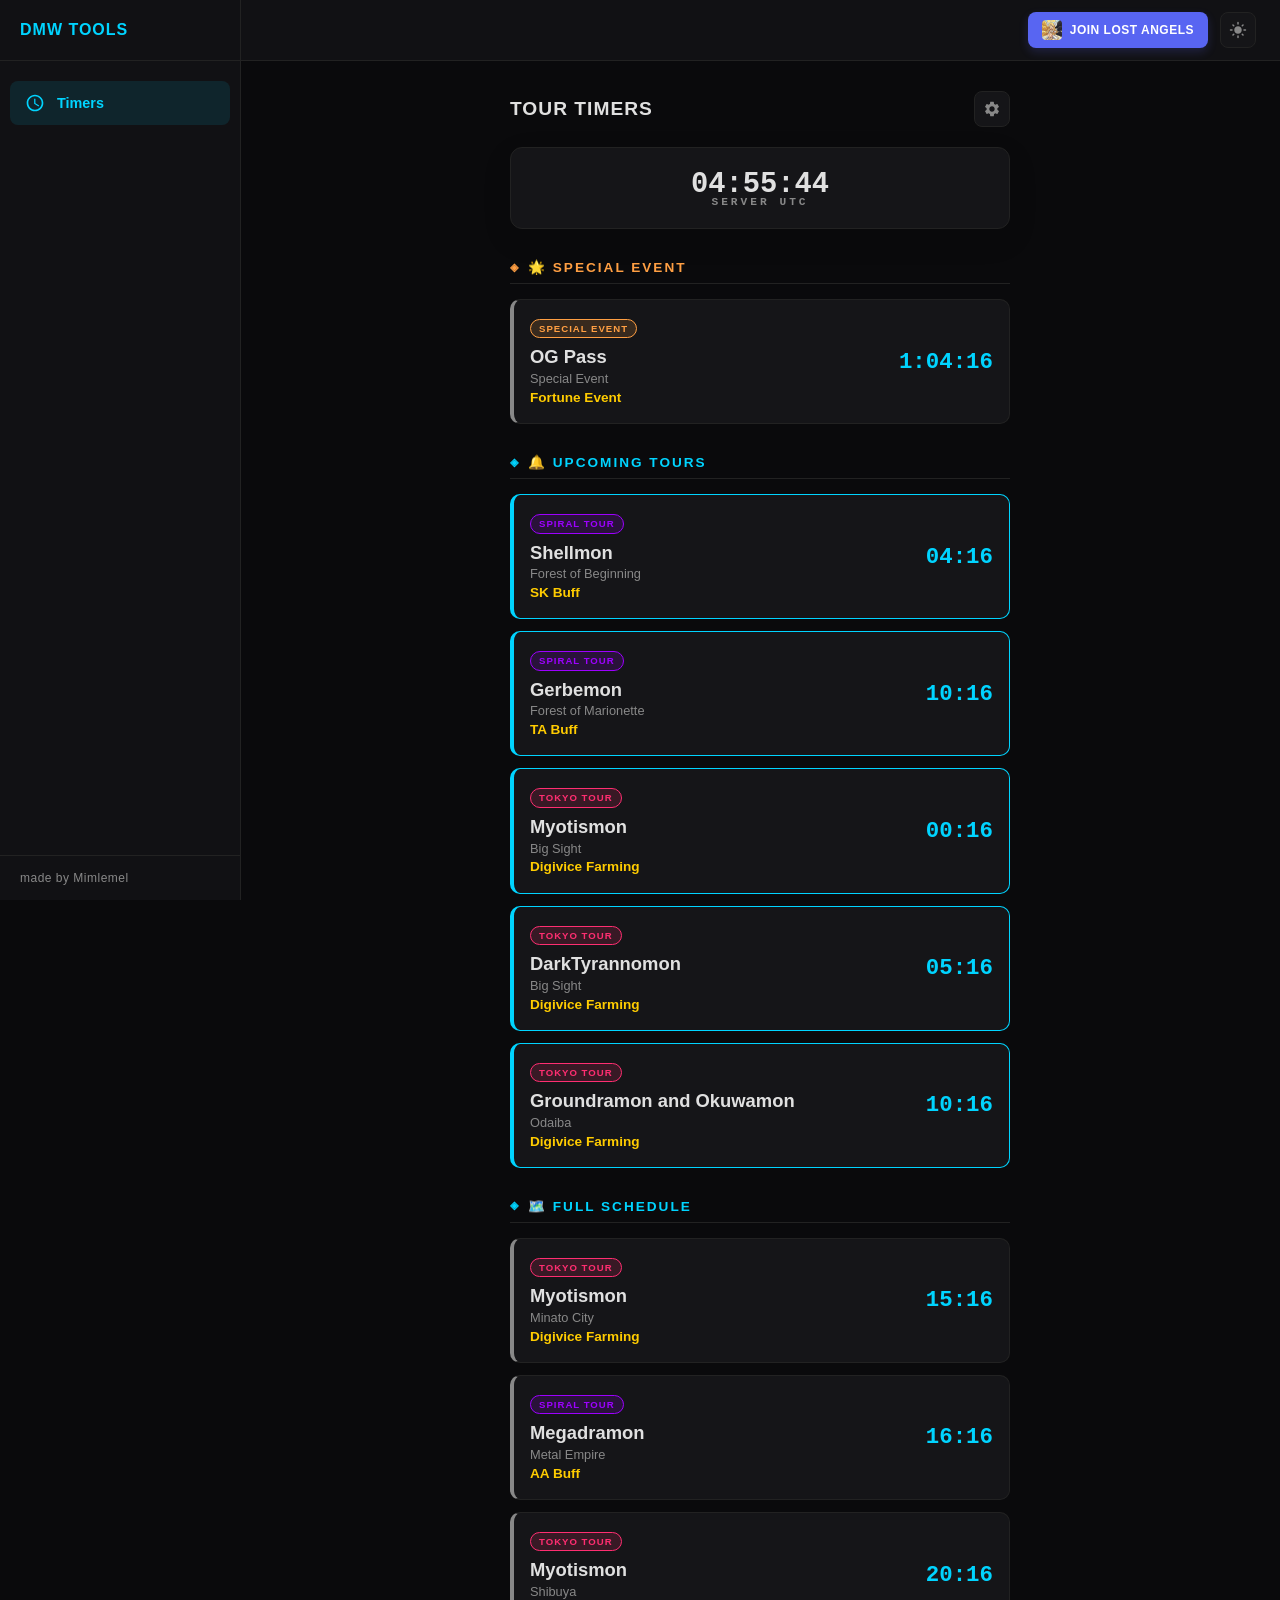
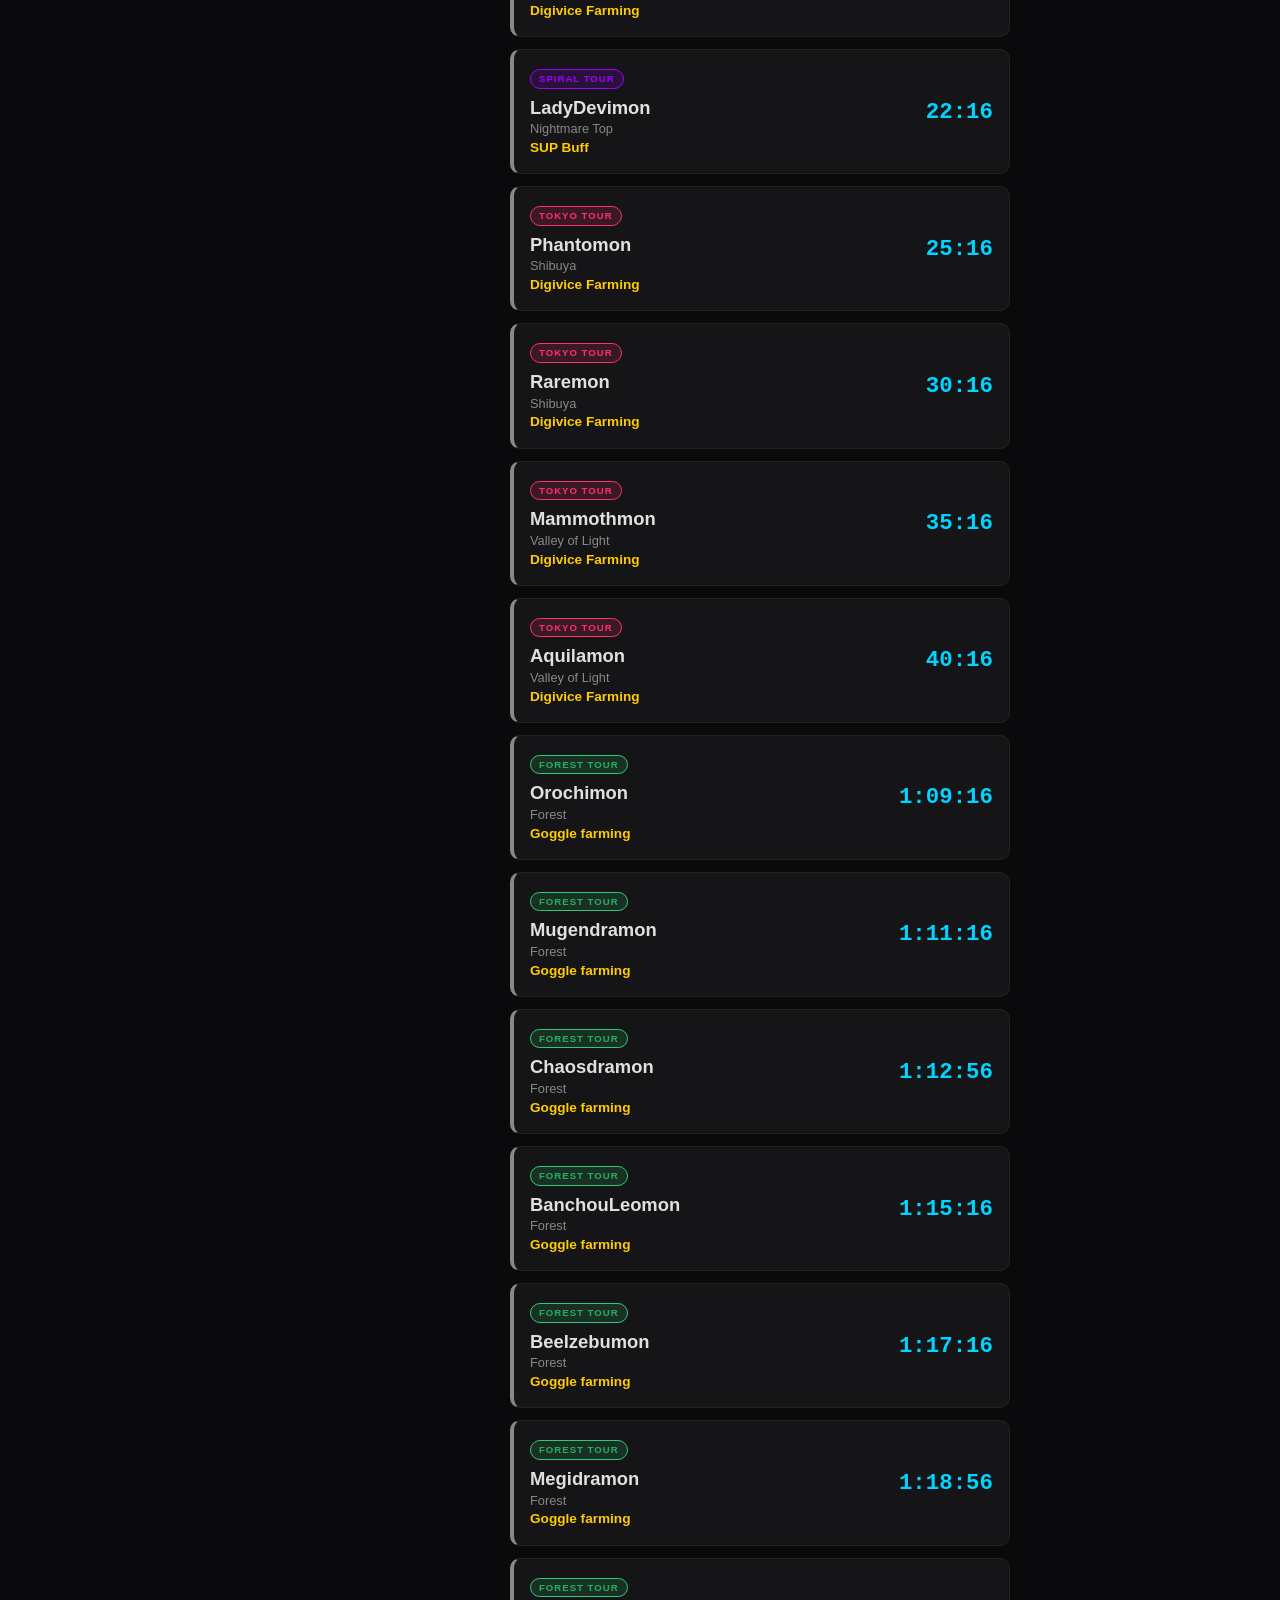
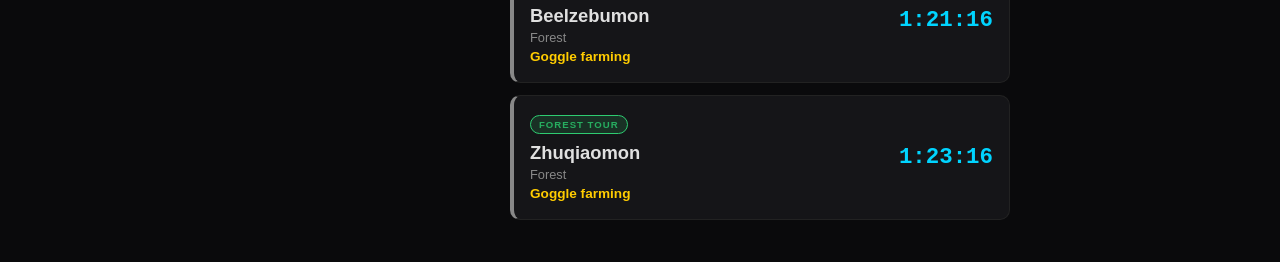
==== commit 35cf88c8: "Update index.html better background alarm" ====
--- a/index.html
+++ b/index.html
@@ -632,23 +632,46 @@
     // --- Audio System ---
     const audioCtx = new (window.AudioContext || window.webkitAudioContext)();
     
-    // User interaction to enable audio
+    // Resume audio context on any user interaction
     document.addEventListener('click', () => {
         if (audioCtx.state === 'suspended') audioCtx.resume();
     }, { once: false });
 
-    // Background keep-alive (silent heartbeat every 25s)
+    // Background keep-alive (silent heartbeat every 15s)
+    // Uses noise to prevent "Silence Detection" battery saving
     setInterval(() => {
         if (audioCtx.state === 'running') {
-            const osc = audioCtx.createOscillator();
+            const bufferSize = audioCtx.sampleRate * 0.1;
+            const buffer = audioCtx.createBuffer(1, bufferSize, audioCtx.sampleRate);
+            const data = buffer.getChannelData(0);
+            for (let i = 0; i < bufferSize; i++) { data[i] = Math.random() * 0.01; }
+            const source = audioCtx.createBufferSource();
+            source.buffer = buffer;
             const gain = audioCtx.createGain();
-            gain.gain.value = 0.0001; // Inaudible
-            osc.connect(gain);
+            gain.gain.value = 0.00001; // Effectively inaudible
+            source.connect(gain);
             gain.connect(audioCtx.destination);
-            osc.start();
-            osc.stop(audioCtx.currentTime + 0.1);
-        }
-    }, 25000);
+            source.start();
+        }
+    }, 15000);
+
+    // --- Web Worker Timer Setup (Prevents Background Throttling) ---
+    const workerCode = `
+        let timer = null;
+        self.onmessage = function(e) {
+            if (e.data === 'start') {
+                if (timer) clearInterval(timer);
+                timer = setInterval(() => { self.postMessage('tick'); }, 1000);
+            } else if (e.data === 'stop') {
+                clearInterval(timer);
+                timer = null;
+            }
+        };
+    `;
+    const blob = new Blob([workerCode], { type: 'application/javascript' });
+    const worker = new Worker(URL.createObjectURL(blob));
+    worker.onmessage = () => { update(); };
+    worker.postMessage('start');
 
     async function handleWakeLock(enabled) {
         if (!('wakeLock' in navigator)) return;
@@ -661,21 +684,16 @@
 
     function playBeep() {
         if (audioCtx.state === 'suspended') audioCtx.resume();
-        
         const startTime = audioCtx.currentTime;
-        // 3-pulse sequence using original SINE wave
         [0, 0.25, 0.5].forEach(delay => {
             const osc = audioCtx.createOscillator();
             const gain = audioCtx.createGain();
             osc.connect(gain);
             gain.connect(audioCtx.destination);
-            
-            osc.type = 'sine'; // Reverted to original smooth sound
+            osc.type = 'sine'; 
             osc.frequency.setValueAtTime(880, startTime + delay); 
-            
-            gain.gain.setValueAtTime(0.4, startTime + delay);
+            gain.gain.setValueAtTime(0.5, startTime + delay);
             gain.gain.exponentialRampToValueAtTime(0.001, startTime + delay + 0.2);
-            
             osc.start(startTime + delay);
             osc.stop(startTime + delay + 0.2);
         });
@@ -744,23 +762,17 @@
     function createFallingPass() {
         const container = document.getElementById('eventRainContainer');
         if (!container) return;
-        
         const pass = document.createElement('img');
         pass.src = 'images/pass.png';
         pass.className = 'falling-pass';
-        
         const left = Math.random() * 100;
         pass.style.left = `${left}vw`;
         const duration = 5 + Math.random() * 10;
         pass.style.animationDuration = `${duration}s`;
         const size = 20 + Math.random() * 20;
         pass.style.width = `${size}px`;
-
         container.appendChild(pass);
-        
-        setTimeout(() => {
-            if (pass.parentNode) container.removeChild(pass);
-        }, duration * 1000);
+        setTimeout(() => { if (pass.parentNode) container.removeChild(pass); }, duration * 1000);
     }
 
     function getNextSpawn(tour) {
@@ -792,16 +804,13 @@
         const now = new Date();
         const sTime = document.getElementById('serverTime');
         if(sTime) sTime.innerText = now.toUTCString().split(' ')[4];
-        
         const leadSec = (parseInt(document.getElementById('leadTime').value) || 1) * 60;
-        
         const visibility = {
             spiral: document.getElementById('showSpiral').checked,
             forest: document.getElementById('showForest').checked,
             tokyo: document.getElementById('showTokyo').checked,
             event: document.getElementById('showEvent').checked
         };
-        
         const effectsEnabled = document.getElementById('enableEffects').checked;
 
         const processItems = (itemList) => itemList
@@ -809,11 +818,9 @@
             .map(t => {
                 const timeLeft = getNextSpawn(t);
                 const interval = t.type === 'hourly' ? 3600 : t.interval * 60;
-                
                 const offsetAdjustment = (t.category === 'tokyo' && t.timing === 'special') ? 10 : 0;
                 const elapsed = (interval - timeLeft + offsetAdjustment) % interval;
                 const isLive = elapsed < t.liveDuration;
-                
                 let channel = null;
                 if (isLive) {
                     if (t.label === 'Spiral Tour') {
@@ -827,7 +834,6 @@
                         const seq = t.rotation === 'reverse' ? ["ch 2", "ch 1", "ch 0"] : ["ch 0", "ch 1", "ch 2"];
                         const cycleIndex = Math.floor(elapsed / 60);
                         const innerElapsed = elapsed % 60;
-                        
                         if (t.timing === 'special') {
                             if (innerElapsed < 35) channel = seq[cycleIndex];
                             else if (cycleIndex < 2) channel = "Swap to " + seq[cycleIndex + 1];
@@ -838,7 +844,6 @@
                         }
                     }
                 }
-
                 return { ...t, timeLeft, isLive, liveRemaining: isLive ? (t.liveDuration - elapsed) : 0, channel };
             });
 
@@ -848,20 +853,14 @@
         const ogPassLive = eventData.some(e => e.id === 'ogpass' && e.isLive);
         const rainContainer = document.getElementById('eventRainContainer');
         const shineOverlay = document.getElementById('eventShineOverlay');
-
         if (ogPassLive && effectsEnabled) {
             rainContainer.style.display = 'block';
             shineOverlay.style.opacity = '1';
-            if (!effectInterval) {
-                effectInterval = setInterval(createFallingPass, 800);
-            }
+            if (!effectInterval) { effectInterval = setInterval(createFallingPass, 800); }
         } else {
             if (rainContainer) rainContainer.style.display = 'none';
             if (shineOverlay) shineOverlay.style.opacity = '0';
-            if (effectInterval) {
-                clearInterval(effectInterval);
-                effectInterval = null;
-            }
+            if (effectInterval) { clearInterval(effectInterval); effectInterval = null; }
             if (rainContainer) rainContainer.innerHTML = '';
         }
 
@@ -885,66 +884,26 @@
         lastToursData = tourData; lastEventData = eventData;
 
         let liveHtml = "", upcomingHtml = "", eventHtml = "", fullHtml = "";
-
         const renderCard = (tour, extraClass = "") => {
-            let buffText = "";
-            if (tour.isLive && tour.label === 'Special Event') {
-                buffText = 'Collect your pass!';
-            } else if (tour.buff && tour.buff !== "No Buff") {
-                buffText = tour.buff;
-            }
-
-            return `
-                <div class="boss-card ${tour.isLive ? 'active ' + extraClass : (tour.timeLeft < 900 ? 'upcoming' : '')}">
-                    <div class="boss-info">
-                        <span class="tour-label ${tour.lClass}">${tour.label}</span>
-                        <div class="boss-name">${tour.name}</div>
-                        <div class="boss-map">${tour.map}</div>
-                        ${buffText ? `<div class="boss-buff">${buffText}</div>` : ''}
-                    </div>
-                    <div class="timer-container">
-                        <div class="timer">${formatTime(tour.isLive ? tour.liveRemaining : tour.timeLeft)}</div>
-                        ${tour.isLive && tour.channel ? `<div class="channel-indicator">${tour.channel}</div>` : ''}
-                    </div>
-                </div>
-            `;
+            let buffText = tour.isLive && tour.label === 'Special Event' ? 'Collect your pass!' : (tour.buff && tour.buff !== "No Buff" ? tour.buff : "");
+            return `<div class="boss-card ${tour.isLive ? 'active ' + extraClass : (tour.timeLeft < 900 ? 'upcoming' : '')}"><div class="boss-info"><span class="tour-label ${tour.lClass}">${tour.label}</span><div class="boss-name">${tour.name}</div><div class="boss-map">${tour.map}</div>${buffText ? `<div class="boss-buff">${buffText}</div>` : ''}</div><div class="timer-container"><div class="timer">${formatTime(tour.isLive ? tour.liveRemaining : tour.timeLeft)}</div>${tour.isLive && tour.channel ? `<div class="channel-indicator">${tour.channel}</div>` : ''}</div></div>`;
         };
 
-        tourData.forEach(t => {
-            if (t.isLive) liveHtml += renderCard(t);
-            else if (t.timeLeft < 900) upcomingHtml += renderCard(t);
-        });
-
+        tourData.forEach(t => { if (t.isLive) liveHtml += renderCard(t); else if (t.timeLeft < 900) upcomingHtml += renderCard(t); });
         eventData.forEach(e => eventHtml += renderCard(e, 'event-active'));
-
-        tourData
-            .filter(t => !t.isLive && t.timeLeft >= 900)
-            .sort((a, b) => a.timeLeft - b.timeLeft)
-            .forEach(t => fullHtml += renderCard(t));
-
-        const lSec = document.getElementById('liveSection');
-        if(lSec) lSec.style.display = liveHtml ? 'block' : 'none';
-        const lList = document.getElementById('liveList');
-        if(lList) lList.innerHTML = liveHtml;
-        
-        const eSec = document.getElementById('eventSection');
-        if(eSec) eSec.style.display = visibility.event ? 'block' : 'none';
-        const eList = document.getElementById('eventList');
-        if(eList) eList.innerHTML = eventHtml;
-        
-        const uList = document.getElementById('upcomingList');
-        if(uList) uList.innerHTML = upcomingHtml || '<div class="empty-msg">No tours starting soon...</div>';
-        const fList = document.getElementById('fullList');
-        if(fList) fList.innerHTML = fullHtml;
+        tourData.filter(t => !t.isLive && t.timeLeft >= 900).sort((a, b) => a.timeLeft - b.timeLeft).forEach(t => fullHtml += renderCard(t));
+
+        if(document.getElementById('liveSection')) document.getElementById('liveSection').style.display = liveHtml ? 'block' : 'none';
+        if(document.getElementById('liveList')) document.getElementById('liveList').innerHTML = liveHtml;
+        if(document.getElementById('eventSection')) document.getElementById('eventSection').style.display = visibility.event ? 'block' : 'none';
+        if(document.getElementById('eventList')) document.getElementById('eventList').innerHTML = eventHtml;
+        if(document.getElementById('upcomingList')) document.getElementById('upcomingList').innerHTML = upcomingHtml || '<div class="empty-msg">No tours starting soon...</div>';
+        if(document.getElementById('fullList')) document.getElementById('fullList').innerHTML = fullHtml;
     }
 
-    document.querySelectorAll('input').forEach(input => {
-        input.addEventListener('change', saveSettings);
-    });
-
+    document.querySelectorAll('input').forEach(input => { input.addEventListener('change', saveSettings); });
     document.getElementById('leadTime').addEventListener('change', saveSettings);
-
-    window.onload = () => { loadData(); setInterval(update, 1000); update(); };
+    window.onload = () => { loadData(); update(); };
 </script>
 
 </body>
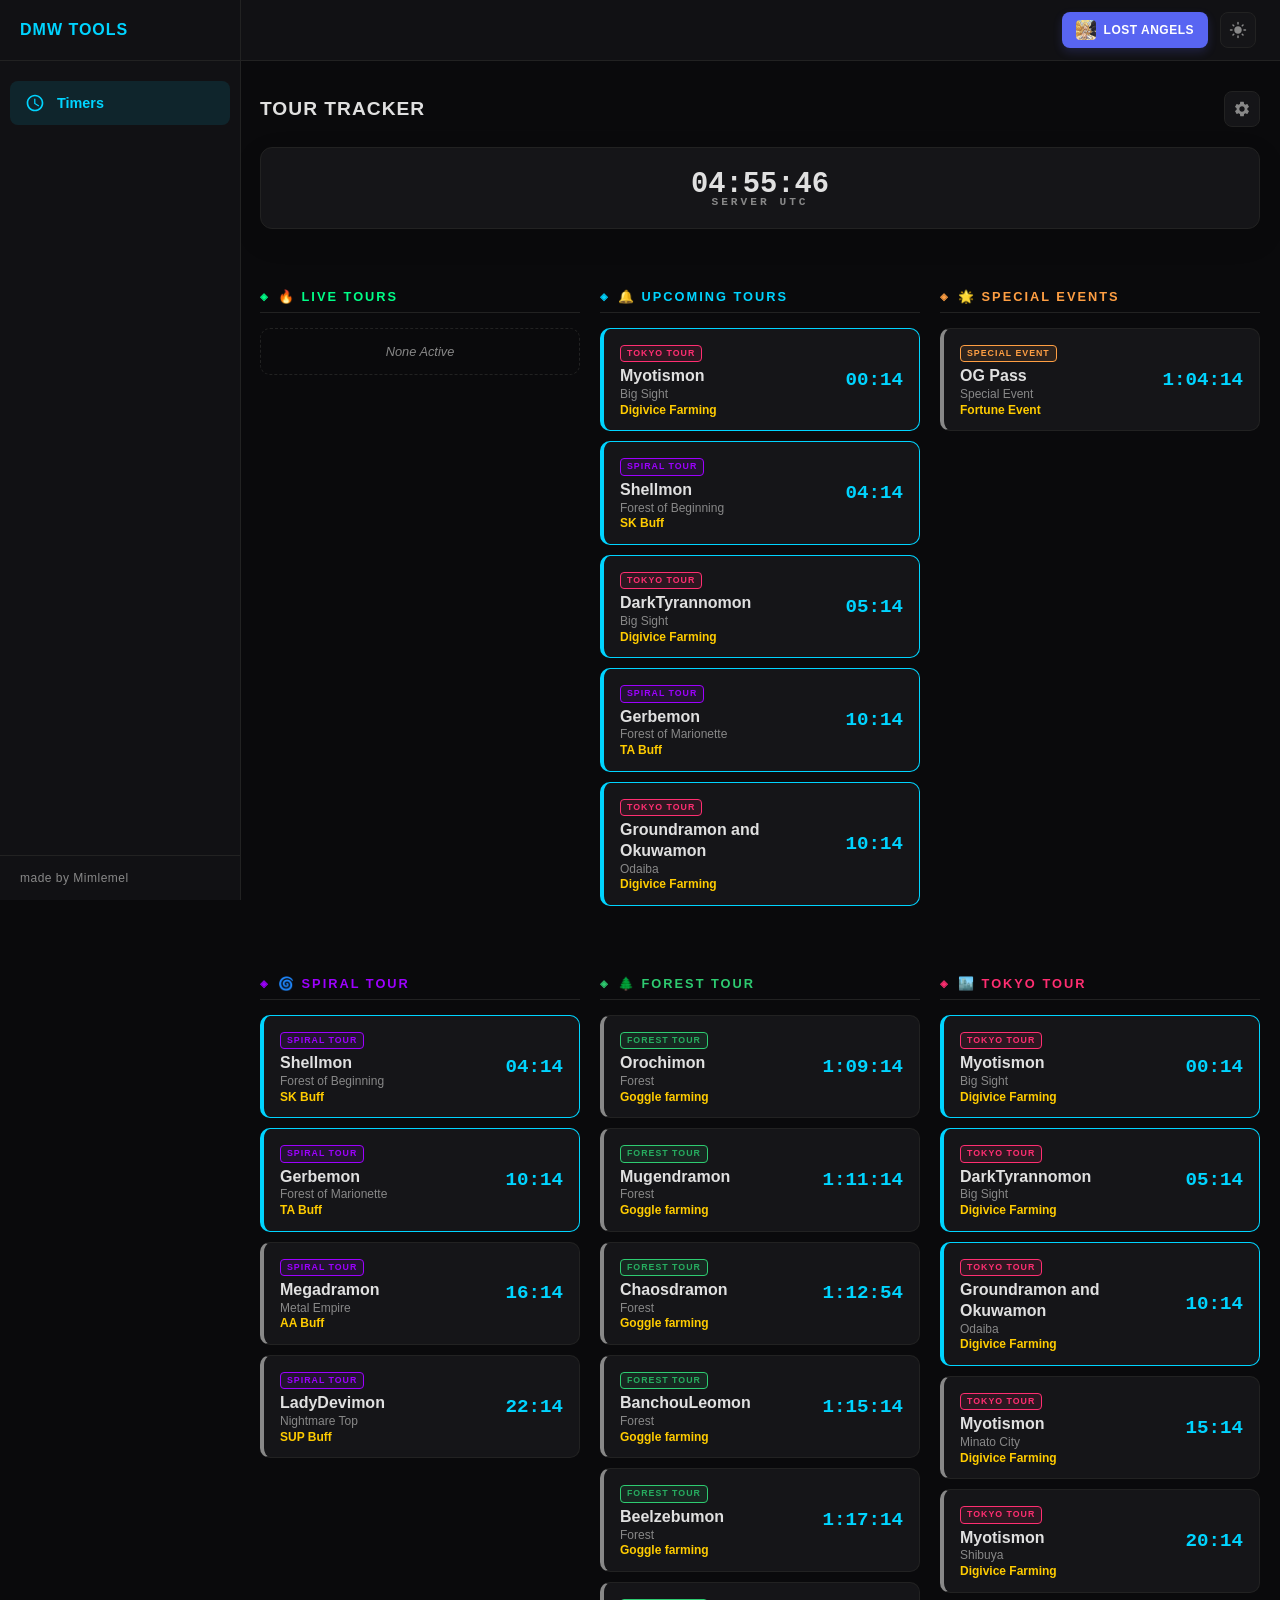
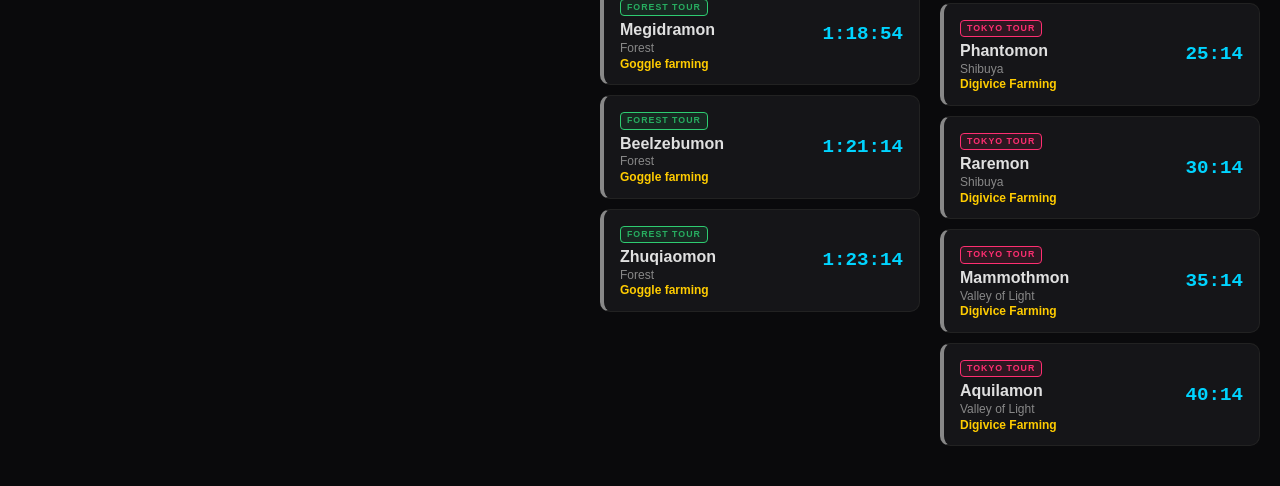
==== commit 78a38324: "Update index.html fixed defaults" ====
--- a/index.html
+++ b/index.html
@@ -129,7 +129,6 @@
             z-index: 10;
         }
 
-        /* --- Global Top Header --- */
         .global-header {
             height: var(--header-height);
             background: var(--header-bg);
@@ -152,12 +151,34 @@
             margin-left: auto;
         }
 
-        /* --- Content Container --- */
         .content-area {
             padding: 30px 20px;
-            max-width: 500px;
+            max-width: 1200px;
             margin: 0 auto;
             width: 100%;
+            box-sizing: border-box;
+        }
+
+        /* Top Status Grid (Live / Upcoming / Event) */
+        .top-status-grid {
+            display: grid;
+            grid-template-columns: 1fr 1fr 1fr;
+            gap: 20px;
+            margin-bottom: 30px;
+        }
+
+        /* Bottom Schedule Grid (Spiral/Forest/Tokyo) */
+        .schedule-categories-grid {
+            display: grid;
+            grid-template-columns: 1fr 1fr 1fr;
+            gap: 20px;
+        }
+
+        @media (max-width: 1024px) {
+            .top-status-grid, .schedule-categories-grid {
+                grid-template-columns: 1fr;
+            }
+            .content-area { max-width: 600px; }
         }
 
         /* Discord Button Styling */
@@ -181,7 +202,6 @@
         .discord-btn:hover { background: var(--discord-hover); transform: translateY(-1px); }
         .discord-gif { width: 20px; height: 20px; border-radius: 4px; display: block; }
 
-        /* Icon Buttons */
         .icon-btn {
             background: var(--card);
             border: 1px solid var(--border);
@@ -224,105 +244,95 @@
             border-bottom: 1px solid var(--border); 
             padding-bottom: 8px; 
             color: var(--primary); 
-            font-size: 0.85rem; 
+            font-size: 0.8rem; 
             text-transform: uppercase; 
             letter-spacing: 2px; 
             margin: 30px 0 15px 0; 
             display: flex;
             align-items: center;
         }
-        h2::before { content: '◈'; margin-right: 8px; font-size: 0.7rem; }
+        h2::before { content: '◈'; margin-right: 8px; font-size: 0.6rem; }
 
         .boss-card { 
             position: relative; 
             display: flex; 
             justify-content: space-between; 
             align-items: center; 
-            padding: 16px; 
-            margin-bottom: 12px; 
+            padding: 12px 16px; 
+            margin-bottom: 10px; 
             background: var(--card); 
             border-radius: 10px; 
             border: 1px solid var(--border);
             border-left: 4px solid var(--text-dim); 
-            transition: transform 0.2s ease;
+            transition: transform 0.1s ease;
         }
 
         .tour-label { 
-            font-size: 0.6rem; 
+            font-size: 0.55rem; 
             font-weight: 900; 
             text-transform: uppercase; 
-            padding: 2px 8px; 
-            border-radius: 20px; 
-            margin-bottom: 6px; 
+            padding: 2px 6px; 
+            border-radius: 4px; 
+            margin-bottom: 4px; 
             display: inline-block; 
             letter-spacing: 1px; 
         }
-        .label-spiral { background: rgba(157, 0, 255, 0.15); color: #9d00ff; border: 1px solid var(--spiral); }
-        .label-forest { background: rgba(46, 204, 113, 0.15); color: #27ae60; border: 1px solid var(--forest); }
-        .label-tokyo { background: rgba(255, 46, 113, 0.15); color: #ff2e71; border: 1px solid var(--tokyo); }
-        .label-event { background: rgba(255, 159, 67, 0.15); color: var(--event); border: 1px solid var(--event); }
-
-        .boss-card.upcoming { border-left-color: var(--primary); background: var(--card); border-color: var(--primary); }
+        .label-spiral { background: rgba(157, 0, 255, 0.1); color: #9d00ff; border: 1px solid var(--spiral); }
+        .label-forest { background: rgba(46, 204, 113, 0.1); color: #27ae60; border: 1px solid var(--forest); }
+        .label-tokyo { background: rgba(255, 46, 113, 0.1); color: #ff2e71; border: 1px solid var(--tokyo); }
+        .label-event { background: rgba(255, 159, 67, 0.1); color: var(--event); border: 1px solid var(--event); }
+
+        .boss-card.upcoming { border-left-color: var(--primary); border-color: var(--primary); }
         .boss-card.active { 
             border-left-color: var(--active); 
-            background: var(--card); 
             border-color: var(--active);
-            box-shadow: 0 0 15px rgba(0, 255, 136, 0.1);
+            box-shadow: 0 0 10px rgba(0, 255, 136, 0.05);
         }
         .boss-card.event-active {
             border-left-color: var(--event);
             border-color: var(--event);
             background: #1c1814; 
-            box-shadow: 0 0 15px rgba(255, 159, 67, 0.1);
-        }
-        
-        .boss-info { line-height: 1.4; }
-        .boss-name { font-weight: 800; font-size: 1.15rem; color: var(--text); }
-        .boss-map { font-size: 0.8rem; color: var(--text-dim); }
-        .boss-buff { font-size: 0.85rem; color: var(--accent); font-weight: bold; }
+        }
+        
+        .boss-info { line-height: 1.3; }
+        .boss-name { font-weight: 800; font-size: 1rem; color: var(--text); }
+        .boss-map { font-size: 0.75rem; color: var(--text-dim); }
+        .boss-buff { font-size: 0.75rem; color: var(--accent); font-weight: bold; }
         
         .timer-container {
             display: flex;
             flex-direction: column;
             align-items: flex-end;
-            min-width: 90px;
+            min-width: 80px;
         }
 
         .timer { 
-            font-family: 'Consolas', 'Monaco', monospace; 
-            font-size: 1.4rem; 
+            font-family: 'Consolas', monospace; 
+            font-size: 1.2rem; 
             color: var(--primary); 
             font-weight: bold; 
-            text-align: right; 
-        }
-        .active .timer::after { content: ' LIVE'; font-size: 0.5rem; display: block; margin-top: -5px; }
-        .event-active .timer::after { content: ' OPEN'; font-size: 0.5rem; display: block; margin-top: -5px; }
+        }
+        .active .timer::after { content: ' LIVE'; font-size: 0.5rem; display: block; text-align: right; margin-top: -2px;}
 
         .channel-indicator {
-            font-family: 'Segoe UI', sans-serif;
-            font-size: 0.75rem;
+            font-size: 0.65rem;
             font-weight: 900;
             color: var(--accent);
             text-transform: uppercase;
-            letter-spacing: 1px;
-            margin-top: 4px;
-            padding: 2px 8px;
-            background: rgba(255, 204, 0, 0.1);
+            padding: 1px 6px;
+            background: rgba(255, 204, 0, 0.05);
             border: 1px solid var(--accent);
             border-radius: 4px;
             animation: pulse 1.5s infinite;
             white-space: nowrap;
-        }
-
-        @keyframes pulse {
-            0% { opacity: 0.8; transform: scale(1); }
-            50% { opacity: 1; transform: scale(1.05); }
-            100% { opacity: 0.8; transform: scale(1); }
-        }
-
-        .empty-msg { color: var(--text-dim); font-style: italic; text-align: center; padding: 20px; font-size: 0.9rem; border: 1px dashed var(--border); border-radius: 10px; }
-
-        /* Settings Modal Overlay */
+            margin-top: 4px;
+        }
+
+        @keyframes pulse { 0% { opacity: 0.7; } 50% { opacity: 1; } 100% { opacity: 0.7; } }
+
+        .empty-msg { color: var(--text-dim); font-style: italic; text-align: center; padding: 15px; font-size: 0.8rem; border: 1px dashed var(--border); border-radius: 10px; }
+
+        /* Settings Modal Styling */
         #settingsOverlay {
             position: fixed;
             top: 0; left: 0;
@@ -342,13 +352,10 @@
             padding: 24px;
             width: 90%;
             max-width: 400px;
-            box-shadow: 0 20px 50px rgba(0,0,0,0.3);
-            animation: slideIn 0.3s ease-out;
             max-height: 90vh;
             overflow-y: auto;
-        }
-
-        @keyframes slideIn { from { transform: translateY(20px); opacity: 0; } to { transform: translateY(0); opacity: 1; } }
+            position: relative;
+        }
 
         .settings-header {
             display: flex;
@@ -356,133 +363,107 @@
             align-items: center;
             margin-bottom: 20px;
         }
-        .settings-header h3 { margin: 0; color: var(--primary); font-size: 1rem; text-transform: uppercase; letter-spacing: 1px; display: flex; align-items: center; gap: 8px; }
-        .close-btn { background: none; border: none; color: var(--text-dim); cursor: pointer; font-size: 1.5rem; }
-
-        .setting-group {
-            display: flex;
-            align-items: center;
-            justify-content: space-between;
-            margin-bottom: 12px;
-            font-size: 0.9rem;
-        }
-        .setting-group label { cursor: pointer; flex-grow: 1; font-weight: 500; }
+
+        .settings-header h3 { 
+            margin: 0; 
+            color: var(--primary); 
+            font-size: 1rem; 
+            text-transform: uppercase; 
+            letter-spacing: 1px;
+        }
+
+        .close-btn { 
+            background: rgba(255, 255, 255, 0.05); 
+            border: 1px solid var(--border); 
+            color: var(--text-dim); 
+            cursor: pointer; 
+            font-size: 1.1rem; 
+            border-radius: 8px;
+            width: 36px;
+            height: 36px;
+            display: flex;
+            align-items: center;
+            justify-content: center;
+            transition: 0.2s;
+        }
+        .close-btn:hover { color: var(--danger); border-color: var(--danger); background: rgba(255, 71, 87, 0.1); }
+
+        .setting-group { 
+            display: flex; 
+            align-items: center; 
+            justify-content: space-between; 
+            margin-bottom: 12px; 
+            font-size: 0.9rem; 
+        }
+
         .lead-time-input {
             background: var(--bg);
             border: 1px solid var(--border);
             color: var(--text);
             padding: 6px 10px;
             border-radius: 6px;
-            width: 60px;
+            width: 50px;
             text-align: center;
-            margin-left: 10px;
         }
 
         .test-btn {
             background: var(--primary);
-            color: white;
+            color: #000;
             border: none;
-            padding: 10px;
+            padding: 12px;
             border-radius: 8px;
             cursor: pointer;
             font-size: 0.85rem;
             width: 100%;
             margin-top: 15px;
-            font-weight: bold;
-            transition: filter 0.2s;
+            font-weight: 800;
+            text-transform: uppercase;
+            letter-spacing: 1px;
+            transition: filter 0.2s, transform 0.1s;
         }
         .test-btn:hover { filter: brightness(1.1); }
-
-        .settings-divider {
+        .test-btn:active { transform: scale(0.98); }
+
+        .settings-divider { 
             color: var(--text-dim); 
             font-size: 0.65rem; 
             text-transform: uppercase; 
             margin: 15px 0 10px 0; 
-            letter-spacing: 1.5px;
-            border-bottom: 1px solid var(--border);
-            padding-bottom: 4px;
+            letter-spacing: 1.5px; 
+            border-bottom: 1px solid var(--border); 
+            padding-bottom: 4px; 
         }
 
         /* --- Event Effects --- */
-        #eventRainContainer {
-            position: fixed;
-            top: 0;
-            left: 0;
-            width: 100%;
-            height: 100%;
-            pointer-events: none;
-            z-index: 1; 
-            overflow: hidden;
-            display: none;
-        }
-
-        .falling-pass {
-            position: absolute;
-            width: 30px;
-            height: auto;
-            opacity: 0.8;
-            filter: drop-shadow(0 0 5px rgba(255, 159, 67, 0.4));
-            animation: fall linear forwards;
-        }
-
-        @keyframes fall {
-            from { transform: translateY(-50px) rotate(0deg); }
-            to { transform: translateY(110vh) rotate(360deg); }
-        }
-
-        #eventShineOverlay {
-            position: fixed;
-            top: 0;
-            left: 0;
-            width: 100%;
-            height: 100vh;
-            pointer-events: none;
-            z-index: 0; 
-            background: radial-gradient(circle at 50% 0%, rgba(255, 159, 67, 0.15) 0%, transparent 85%);
-            opacity: 0;
-            transition: opacity 2s ease;
-        }
-
-        /* Responsive Mobile Tweak */
-        @media (max-width: 768px) {
-            .sidebar { transform: translateX(-100%); }
-            .sidebar.open { transform: translateX(0); }
-            .main-wrapper { margin-left: 0; }
-            .page-title-mobile { display: block; }
-        }
+        #eventRainContainer { position: fixed; top: 0; left: 0; width: 100%; height: 100%; pointer-events: none; z-index: 1; overflow: hidden; display: none; }
+        .falling-pass { position: absolute; width: 30px; height: auto; opacity: 0.8; animation: fall linear forwards; }
+        @keyframes fall { from { transform: translateY(-50px) rotate(0deg); } to { transform: translateY(110vh) rotate(360deg); } }
+        #eventShineOverlay { position: fixed; top: 0; left: 0; width: 100%; height: 100vh; pointer-events: none; z-index: 0; background: radial-gradient(circle at 50% 0%, rgba(255, 159, 67, 0.15) 0%, transparent 85%); opacity: 0; transition: opacity 2s ease; }
     </style>
 </head>
 <body data-theme="dark">
 
-<!-- Background Event Visuals -->
 <div id="eventShineOverlay"></div>
 <div id="eventRainContainer"></div>
 
-<!-- Sidebar Navigation -->
 <aside class="sidebar" id="sidebar">
-    <div class="sidebar-header">
-        DMW TOOLS
-    </div>
+    <div class="sidebar-header">DMW TOOLS</div>
     <nav class="nav-links">
         <a href="#" class="nav-item active">
             <svg class="nav-icon" viewBox="0 0 24 24"><path d="M11.99 2C6.47 2 2 6.48 2 12s4.47 10 9.99 10C17.52 22 22 17.52 22 12S17.52 2 11.99 2zM12 20c-4.42 0-8-3.58-8-8s3.58-8 8-8 8 3.58 8 8-3.58 8-8 8zm.5-13H11v6l5.25 3.15.75-1.23-4.5-2.67z"/></svg>
             Timers
         </a>
     </nav>
-    <div class="sidebar-footer">
-        made by Mimlemel
-    </div>
+    <div class="sidebar-footer">made by Mimlemel</div>
 </aside>
 
 <div class="main-wrapper">
-    <!-- Global Header -->
     <header class="global-header">
         <div class="page-title-mobile">TIMERS</div>
-        
         <div class="header-right">
             <a href="https://discord.gg/7pn8YUFkcG" target="_blank" class="discord-btn">
                 <img src="images/lostangels.gif" alt="" class="discord-gif" onerror="this.src='https://cdn-icons-png.flaticon.com/512/3670/3670157.png'">
-                <span>Join Lost Angels</span>
+                <span>Lost Angels</span>
             </a>
             <button class="icon-btn" onclick="toggleTheme()" title="Toggle Theme">
                 <svg id="themeIcon" viewBox="0 0 24 24"><path d="M12 7c-2.76 0-5 2.24-5 5s2.24 5 5 5 5-2.24 5-5-2.24-5-5-5zM2 13h2c.55 0 1-.45 1-1s-.45-1-1-1H2c-.55 0-1 .45-1 1s.45 1 1 1zm18 0h2c.55 0 1-.45 1-1s-.45-1-1-1h-2c-.55 0-1 .45-1 1s.45 1 1 1zM11 2v2c0 .55.45 1 1 1s1-.45 1-1V2c0-.55-.45-1-1-1s-1 .45-1 1zm0 18v2c0 .55.45 1 1 1s1-.45 1-1v-2c0-.55-.45-1-1-1s-1 .45-1 1zM5.99 4.58a.996.996 0 00-1.41 0 .996.996 0 000 1.41l1.06 1.06c.39.39 1.03.39 1.41 0s.39-1.03 0-1.41L5.99 4.58zm12.37 12.37a.996.996 0 00-1.41 0 .996.996 0 000 1.41l1.06 1.06c.39.39 1.03.39 1.41 0s.39-1.03 0-1.41l-1.06-1.06zm1.06-10.96a.996.996 0 000-1.41.996.996 0 00-1.41 0l-1.06 1.06c-.39.39-.39 1.03 0 1.41s1.03.39 1.41 0l1.06-1.06zM7.05 18.36a.996.996 0 000-1.41.996.996 0 00-1.41 0l-1.06 1.06c-.39.39-.39 1.03 0 1.41s1.03.39 1.41 0l1.06-1.06z"/></svg>
@@ -490,11 +471,10 @@
         </div>
     </header>
 
-    <!-- Main View -->
     <main class="content-area">
         <div class="timers-header">
-            <h1 style="margin:0; font-size: 1.2rem; letter-spacing: 1px;">TOUR TIMERS</h1>
-            <button class="icon-btn" onclick="openSettings()" title="Timer Settings">
+            <h1 style="margin:0; font-size: 1.2rem; letter-spacing: 1px;">TOUR TRACKER</h1>
+            <button class="icon-btn" onclick="openSettings()" title="Settings">
                 <svg viewBox="0 0 24 24"><path d="M19.14 12.94c.04-.3.06-.61.06-.94 0-.32-.02-.64-.07-.94l2.03-1.58a.49.49 0 00.12-.61l-1.92-3.32a.488.488 0 00-.59-.22l-2.39.96c-.5-.38-1.03-.7-1.62-.94l-.36-2.54a.484.484 0 00-.48-.41h-3.84c-.24 0-.43.17-.47.41l-.36 2.54c-.59.24-1.13.57-1.62.94l-2.39-.96c-.22-.08-.47 0-.59.22L2.74 8.87c-.12.21-.08.47.12.61l2.03 1.58c-.05.3-.09.63-.09.94s.02.64.07.94l-2.03 1.58a.49.49 0 00-.12.61l1.92 3.32c.12.22.37.29.59.22l2.39-.96c.5.38 1.03.7 1.62.94l.36 2.54c.05.24.24.41.48.41h3.84c.24 0 .44-.17.47-.41l.36-2.54c.59-.24 1.13-.56 1.62-.94l2.39.96c.22.08.47 0 .59-.22l1.92-3.32c.12-.22.07-.47-.12-.61l-2.01-1.58zM12 15.6c-1.98 0-3.6-1.62-3.6-3.6s1.62-3.6 3.6-3.6 3.6 1.62 3.6 3.6-1.62 3.6-3.6 3.6z"/></svg>
             </button>
         </div>
@@ -504,24 +484,36 @@
             <span class="utc-label">SERVER UTC</span>
         </div>
 
-        <div class="section" id="liveSection" style="display:none;">
-            <h2 style="color:var(--active);">🔥 Live Tours</h2>
-            <div id="liveList"></div>
+        <!-- Top Status Row: Live - Upcoming - Events -->
+        <div class="top-status-grid">
+            <div class="section" id="liveSection">
+                <h2 style="color:var(--active);">🔥 Live Tours</h2>
+                <div id="liveList"></div>
+            </div>
+            <div class="section" id="upcomingSection">
+                <h2 style="color:var(--primary);">🔔 Upcoming Tours</h2>
+                <div id="upcomingList"></div>
+            </div>
+            <div class="section" id="eventSection">
+                <h2 style="color:var(--event);">🌟 Special Events</h2>
+                <div id="eventList"></div>
+            </div>
         </div>
 
-        <div class="section" id="eventSection">
-            <h2 style="color:var(--event);">🌟 Special Event</h2>
-            <div id="eventList"></div>
-        </div>
-
-        <div class="section">
-            <h2>🔔 Upcoming Tours</h2>
-            <div id="upcomingList"></div>
-        </div>
-
-        <div class="section">
-            <h2>🗺️ Full Schedule</h2>
-            <div id="fullList"></div>
+        <!-- Categorized Schedules -->
+        <div class="schedule-categories-grid">
+            <div class="section" id="spiralScheduleSection">
+                <h2 style="color:var(--spiral);">🌀 Spiral Tour</h2>
+                <div id="spiralScheduleList"></div>
+            </div>
+            <div class="section" id="forestScheduleSection">
+                <h2 style="color:var(--forest);">🌲 Forest Tour</h2>
+                <div id="forestScheduleList"></div>
+            </div>
+            <div class="section" id="tokyoScheduleSection">
+                <h2 style="color:var(--tokyo);">🏙️ Tokyo Tour</h2>
+                <div id="tokyoScheduleList"></div>
+            </div>
         </div>
     </main>
 </div>
@@ -529,76 +521,39 @@
 <div id="settingsOverlay" onclick="closeSettings(event)">
     <div class="settings-modal" onclick="event.stopPropagation()">
         <div class="settings-header">
-            <h3>Settings <span style="font-size: 0.7rem; color: var(--text-dim); font-weight: normal; text-transform: none;">(Autosaves)</span></h3>
+            <h3>Settings</h3>
             <button class="close-btn" onclick="document.getElementById('settingsOverlay').style.display='none'">&times;</button>
         </div>
         
         <div class="settings-divider">Notifications</div>
-        <div class="setting-group">
-            <label for="notifySpiral">Spiral Tour Start</label>
-            <input type="checkbox" id="notifySpiral" checked>
-        </div>
-        <div class="setting-group">
-            <label for="notifyForest">Forest Tour Start</label>
-            <input type="checkbox" id="notifyForest" checked>
-        </div>
-        <div class="setting-group">
-            <label for="notifyTokyo">Tokyo Tour Start</label>
-            <input type="checkbox" id="notifyTokyo" checked>
-        </div>
-        <div class="setting-group">
-            <label for="notifyEvent">Special Event</label>
-            <input type="checkbox" id="notifyEvent" checked>
-        </div>
-        <div class="setting-group">
-            <label>Notify minutes before:</label>
-            <input type="number" id="leadTime" class="lead-time-input" value="1" min="1" max="15">
-        </div>
+        <div class="setting-group"><label for="notifySpiral">Spiral Start</label><input type="checkbox" id="notifySpiral" checked></div>
+        <div class="setting-group"><label for="notifyForest">Forest Start</label><input type="checkbox" id="notifyForest" checked></div>
+        <div class="setting-group"><label for="notifyTokyo">Tokyo Start</label><input type="checkbox" id="notifyTokyo" checked></div>
+        <div class="setting-group"><label for="notifyEvent">Special Event</label><input type="checkbox" id="notifyEvent" checked></div>
+        <div class="setting-group"><label>Notify mins before:</label><input type="number" id="leadTime" class="lead-time-input" value="1" min="1" max="15"></div>
 
         <div class="settings-divider">Display Sections</div>
-        <div class="setting-group">
-            <label for="showSpiral">Show Spiral Tour</label>
-            <input type="checkbox" id="showSpiral" checked>
-        </div>
-        <div class="setting-group">
-            <label for="showForest">Show Forest Tour</label>
-            <input type="checkbox" id="showForest" checked>
-        </div>
-        <div class="setting-group">
-            <label for="showTokyo">Show Tokyo Tour</label>
-            <input type="checkbox" id="showTokyo" checked>
-        </div>
-        <div class="setting-group">
-            <label for="showEvent">Show Special Event</label>
-            <input type="checkbox" id="showEvent" checked>
-        </div>
+        <div class="setting-group"><label for="showSpiral">Show Spiral Tour</label><input type="checkbox" id="showSpiral" checked></div>
+        <div class="setting-group"><label for="showForest">Show Forest Tour</label><input type="checkbox" id="showForest" checked></div>
+        <div class="setting-group"><label for="showTokyo">Show Tokyo Tour</label><input type="checkbox" id="showTokyo" checked></div>
+        <div class="setting-group"><label for="showEvent">Show Special Event</label><input type="checkbox" id="showEvent" checked></div>
 
         <div class="settings-divider">Special Effects</div>
-        <div class="setting-group">
-            <label for="enableEffects">Enable Event Visuals</label>
-            <input type="checkbox" id="enableEffects" checked>
-        </div>
+        <div class="setting-group"><label for="enableEffects">Enable Event Visuals</label><input type="checkbox" id="enableEffects" checked></div>
 
         <div class="settings-divider">Performance</div>
-        <div class="setting-group">
-            <label for="wakeLock">Keep Screen Awake</label>
-            <input type="checkbox" id="wakeLock">
-        </div>
+        <div class="setting-group"><label for="wakeLock">Keep Screen Awake</label><input type="checkbox" id="wakeLock"></div>
 
         <button class="test-btn" onclick="playBeep()">Test Beep Sound</button>
     </div>
 </div>
 
 <script>
-    // Configuration
     const tours = [
-        // SPIRAL TOURS (1h Interval, 6m live)
         { id: 'shellmon', name: "Shellmon", map: "Forest of Beginning", buff: "SK Buff", type: "hourly", offset: 0, liveDuration: 360, label: "Spiral Tour", lClass: "label-spiral", category: "spiral" },
         { id: 'gerbemon', name: "Gerbemon", map: "Forest of Marionette", buff: "TA Buff", type: "hourly", offset: 6, liveDuration: 360, label: "Spiral Tour", lClass: "label-spiral", category: "spiral" },
         { id: 'megadramon', name: "Megadramon", map: "Metal Empire", buff: "AA Buff", type: "hourly", offset: 12, liveDuration: 360, label: "Spiral Tour", lClass: "label-spiral", category: "spiral" },
         { id: 'ladydevimon', name: "LadyDevimon", map: "Nightmare Top", buff: "SUP Buff", type: "hourly", offset: 18, liveDuration: 360, label: "Spiral Tour", lClass: "label-spiral", category: "spiral" },
-        
-        // FOREST TOURS (1.5h Interval, staggered, 1m 40s live)
         { id: 'orochimon', name: "Orochimon", map: "Forest", buff: "Goggle farming", type: "interval", interval: 90, refMinute: 1175, liveDuration: 100, label: "Forest Tour", lClass: "label-forest", category: "forest" },
         { id: 'mugendramon', name: "Mugendramon", map: "Forest", buff: "Goggle farming", type: "interval", interval: 90, refMinute: 1177, liveDuration: 100, label: "Forest Tour", lClass: "label-forest", category: "forest" },
         { id: 'chaosdramon', name: "Chaosdramon", map: "Forest", buff: "Goggle farming", type: "interval", interval: 90, refMinute: 1178.6667, liveDuration: 100, label: "Forest Tour", lClass: "label-forest", category: "forest" },
@@ -607,8 +562,6 @@
         { id: 'megidramon', name: "Megidramon", map: "Forest", buff: "Goggle farming", type: "interval", interval: 90, refMinute: 1184.6667, liveDuration: 100, label: "Forest Tour", lClass: "label-forest", category: "forest" },
         { id: 'beelzebumon_2', name: "Beelzebumon", map: "Forest", buff: "Goggle farming", type: "interval", interval: 90, refMinute: 1187, liveDuration: 100, label: "Forest Tour", lClass: "label-forest", category: "forest" },
         { id: 'zhuqiaomon', name: "Zhuqiaomon", map: "Forest", buff: "Goggle farming", type: "interval", interval: 90, refMinute: 1189, liveDuration: 100, label: "Forest Tour", lClass: "label-forest", category: "forest" },
-
-        // TOKYO TOURS (1.5h Interval, sequential windows, starts 22:56 UTC)
         { id: 'tokyo_myotismon_1', name: "Myotismon", map: "Big Sight", buff: "Digivice Farming", type: "interval", interval: 90, refMinute: 1376, liveDuration: 180, label: "Tokyo Tour", lClass: "label-tokyo", rotation: 'standard', category: "tokyo", timing: 'special' },
         { id: 'tokyo_darktyrannomon', name: "DarkTyrannomon", map: "Big Sight", buff: "Digivice Farming", type: "interval", interval: 90, refMinute: 1381, liveDuration: 180, label: "Tokyo Tour", lClass: "label-tokyo", rotation: 'reverse', category: "tokyo", timing: 'special' },
         { id: 'tokyo_groundramon', name: "Groundramon and Okuwamon", map: "Odaiba", buff: "Digivice Farming", type: "interval", interval: 90, refMinute: 1386, liveDuration: 180, label: "Tokyo Tour", lClass: "label-tokyo", rotation: 'standard', category: "tokyo", timing: 'standard' },
@@ -629,58 +582,31 @@
     let wakeLock = null;
     let effectInterval = null;
 
-    // --- Audio System ---
+    // --- Audio Context Management ---
     const audioCtx = new (window.AudioContext || window.webkitAudioContext)();
+    document.addEventListener('click', () => { if (audioCtx.state === 'suspended') audioCtx.resume(); }, { once: false });
     
-    // Resume audio context on any user interaction
-    document.addEventListener('click', () => {
-        if (audioCtx.state === 'suspended') audioCtx.resume();
-    }, { once: false });
-
-    // Background keep-alive (silent heartbeat every 15s)
-    // Uses noise to prevent "Silence Detection" battery saving
+    // Heartbeat to prevent browser sleep
     setInterval(() => {
         if (audioCtx.state === 'running') {
-            const bufferSize = audioCtx.sampleRate * 0.1;
-            const buffer = audioCtx.createBuffer(1, bufferSize, audioCtx.sampleRate);
+            const buffer = audioCtx.createBuffer(1, audioCtx.sampleRate * 0.1, audioCtx.sampleRate);
             const data = buffer.getChannelData(0);
-            for (let i = 0; i < bufferSize; i++) { data[i] = Math.random() * 0.01; }
+            for (let i = 0; i < data.length; i++) data[i] = Math.random() * 0.01;
             const source = audioCtx.createBufferSource();
             source.buffer = buffer;
             const gain = audioCtx.createGain();
-            gain.gain.value = 0.00001; // Effectively inaudible
-            source.connect(gain);
-            gain.connect(audioCtx.destination);
+            gain.gain.value = 0.00001; 
+            source.connect(gain); gain.connect(audioCtx.destination);
             source.start();
         }
     }, 15000);
 
-    // --- Web Worker Timer Setup (Prevents Background Throttling) ---
-    const workerCode = `
-        let timer = null;
-        self.onmessage = function(e) {
-            if (e.data === 'start') {
-                if (timer) clearInterval(timer);
-                timer = setInterval(() => { self.postMessage('tick'); }, 1000);
-            } else if (e.data === 'stop') {
-                clearInterval(timer);
-                timer = null;
-            }
-        };
-    `;
+    // --- Background Timer Web Worker ---
+    const workerCode = `let timer = null; self.onmessage = function(e) { if (e.data === 'start') { timer = setInterval(() => { self.postMessage('tick'); }, 1000); } };`;
     const blob = new Blob([workerCode], { type: 'application/javascript' });
     const worker = new Worker(URL.createObjectURL(blob));
     worker.onmessage = () => { update(); };
     worker.postMessage('start');
-
-    async function handleWakeLock(enabled) {
-        if (!('wakeLock' in navigator)) return;
-        if (enabled) {
-            try { wakeLock = await navigator.wakeLock.request('screen'); } catch (err) {}
-        } else if (wakeLock) {
-            wakeLock.release(); wakeLock = null;
-        }
-    }
 
     function playBeep() {
         if (audioCtx.state === 'suspended') audioCtx.resume();
@@ -688,8 +614,7 @@
         [0, 0.25, 0.5].forEach(delay => {
             const osc = audioCtx.createOscillator();
             const gain = audioCtx.createGain();
-            osc.connect(gain);
-            gain.connect(audioCtx.destination);
+            osc.connect(gain); gain.connect(audioCtx.destination);
             osc.type = 'sine'; 
             osc.frequency.setValueAtTime(880, startTime + delay); 
             gain.gain.setValueAtTime(0.5, startTime + delay);
@@ -701,78 +626,48 @@
 
     function openSettings() { document.getElementById('settingsOverlay').style.display = 'flex'; }
     function closeSettings(e) { if (e.target.id === 'settingsOverlay') e.target.style.display = 'none'; }
-
-    function toggleTheme() {
-        const body = document.body;
-        const currentTheme = body.getAttribute('data-theme');
-        const newTheme = currentTheme === 'dark' ? 'light' : 'dark';
-        body.setAttribute('data-theme', newTheme);
-        localStorage.setItem('dmo_tour_theme', newTheme);
-        updateThemeIcon(newTheme);
+    function toggleTheme() { const b = document.body; const n = b.getAttribute('data-theme') === 'dark' ? 'light' : 'dark'; b.setAttribute('data-theme', n); localStorage.setItem('dmo_tour_theme', n); updateThemeIcon(n); }
+    function updateThemeIcon(t) { const i = document.getElementById('themeIcon'); i.innerHTML = t === 'light' ? '<path d="M12 3c-4.97 0-9 4.03-9 9s4.03 9 9 9 9-4.03 9-9c0-.46-.04-.92-.1-1.36-.98 1.37-2.58 2.26-4.4 2.26-2.98 0-5.4-2.42-5.4-5.4 0-1.81.89-3.42 2.26-4.4-.44-.06-.9-.1-1.36-.1z"/>' : '<path d="M12 7c-2.76 0-5 2.24-5 5s2.24 5 5 5 5-2.24 5-5-2.24-5-5-5zM2 13h2c.55 0 1-.45 1-1s-.45-1-1-1H2c-.55 0-1 .45-1 1s.45 1 1 1zm18 0h2c.55 0 1-.45 1-1s-.45-1-1-1h-2c-.55 0-1 .45-1 1s.45 1 1 1zM11 2v2c0 .55.45 1 1 1s1-.45 1-1V2c0-.55-.45-1-1-1s-1 .45-1 1zm0 18v2c0 .55.45 1 1 1s1-.45 1-1v-2c0-.55-.45-1-1-1s-1 .45-1 1zM5.99 4.58a.996.996 0 00-1.41 0 .996.996 0 000 1.41l1.06 1.06c.39.39 1.03.39 1.41 0s.39-1.03 0-1.41L5.99 4.58zm12.37 12.37a.996.996 0 00-1.41 0 .996.996 0 000 1.41l1.06 1.06c.39.39 1.03.39 1.41 0s.39-1.03 0-1.41l-1.06-1.06zm1.06-10.96a.996.996 0 000-1.41.996.996 0 00-1.41 0l-1.06 1.06c-.39.39-.39 1.03 0 1.41s1.03.39 1.41 0l1.06-1.06zM7.05 18.36a.996.996 0 000-1.41.996.996 0 00-1.41 0l-1.06 1.06c-.39.39-.39 1.03 0 1.41s1.03.39 1.41 0l1.06-1.06z"/>'; }
+    
+    function saveSettings() {
+        const s = { 
+            spiral: document.getElementById('notifySpiral').checked, 
+            forest: document.getElementById('notifyForest').checked, 
+            tokyo: document.getElementById('notifyTokyo').checked, 
+            event: document.getElementById('notifyEvent').checked, 
+            leadTime: parseInt(document.getElementById('leadTime').value) || 1, 
+            wakeLock: document.getElementById('wakeLock').checked, 
+            showSpiral: document.getElementById('showSpiral').checked, 
+            showForest: document.getElementById('showForest').checked, 
+            showTokyo: document.getElementById('showTokyo').checked, 
+            showEvent: document.getElementById('showEvent').checked, 
+            enableEffects: document.getElementById('enableEffects').checked 
+        };
+        localStorage.setItem('dmo_tour_settings', JSON.stringify(s));
+        update();
     }
 
-    function updateThemeIcon(theme) {
-        const icon = document.getElementById('themeIcon');
-        icon.innerHTML = theme === 'light' ? '<path d="M12 3c-4.97 0-9 4.03-9 9s4.03 9 9 9 9-4.03 9-9c0-.46-.04-.92-.1-1.36-.98 1.37-2.58 2.26-4.4 2.26-2.98 0-5.4-2.42-5.4-5.4 0-1.81.89-3.42 2.26-4.4-.44-.06-.9-.1-1.36-.1z"/>' : '<path d="M12 7c-2.76 0-5 2.24-5 5s2.24 5 5 5 5-2.24 5-5-2.24-5-5-5zM2 13h2c.55 0 1-.45 1-1s-.45-1-1-1H2c-.55 0-1 .45-1 1s.45 1 1 1zm18 0h2c.55 0 1-.45 1-1s-.45-1-1-1h-2c-.55 0-1 .45-1 1s.45 1 1 1zM11 2v2c0 .55.45 1 1 1s1-.45 1-1V2c0-.55-.45-1-1-1s-1 .45-1 1zm0 18v2c0 .55.45 1 1 1s1-.45 1-1v-2c0-.55-.45-1-1-1s-1 .45-1 1zM5.99 4.58a.996.996 0 00-1.41 0 .996.996 0 000 1.41l1.06 1.06c.39.39 1.03.39 1.41 0s.39-1.03 0-1.41L5.99 4.58zm12.37 12.37a.996.996 0 00-1.41 0 .996.996 0 000 1.41l1.06 1.06c.39.39 1.03.39 1.41 0s.39-1.03 0-1.41l-1.06-1.06zm1.06-10.96a.996.996 0 000-1.41.996.996 0 00-1.41 0l-1.06 1.06c-.39.39-.39 1.03 0 1.41s1.03.39 1.41 0l1.06-1.06zM7.05 18.36a.996.996 0 000-1.41.996.996 0 00-1.41 0l-1.06 1.06c-.39.39-.39 1.03 0 1.41s1.03.39 1.41 0l1.06-1.06z"/>';
-    }
-
-    function saveSettings() {
-        const settings = {
-            spiral: document.getElementById('notifySpiral').checked,
-            forest: document.getElementById('notifyForest').checked,
-            tokyo: document.getElementById('notifyTokyo').checked,
-            event: document.getElementById('notifyEvent').checked,
-            leadTime: parseInt(document.getElementById('leadTime').value) || 1,
-            wakeLock: document.getElementById('wakeLock').checked,
-            showSpiral: document.getElementById('showSpiral').checked,
-            showForest: document.getElementById('showForest').checked,
-            showTokyo: document.getElementById('showTokyo').checked,
-            showEvent: document.getElementById('showEvent').checked,
-            enableEffects: document.getElementById('enableEffects').checked
-        };
-        localStorage.setItem('dmo_tour_settings', JSON.stringify(settings));
-        handleWakeLock(settings.wakeLock);
-        update(); 
-    }
-
     function loadData() {
-        const savedSettings = localStorage.getItem('dmo_tour_settings');
-        if (savedSettings) {
-            const s = JSON.parse(savedSettings);
-            document.getElementById('notifySpiral').checked = s.spiral;
-            document.getElementById('notifyForest').checked = s.forest;
-            if(document.getElementById('notifyTokyo')) document.getElementById('notifyTokyo').checked = !!s.tokyo;
-            document.getElementById('notifyEvent').checked = !!s.event;
-            document.getElementById('leadTime').value = s.leadTime;
-            document.getElementById('wakeLock').checked = !!s.wakeLock;
-            
-            if (s.hasOwnProperty('showSpiral')) document.getElementById('showSpiral').checked = s.showSpiral;
-            if (s.hasOwnProperty('showForest')) document.getElementById('showForest').checked = s.showForest;
-            if (s.hasOwnProperty('showTokyo')) document.getElementById('showTokyo').checked = s.showTokyo;
-            if (s.hasOwnProperty('showEvent')) document.getElementById('showEvent').checked = s.showEvent;
-            if (s.hasOwnProperty('enableEffects')) document.getElementById('enableEffects').checked = s.enableEffects;
-
-            handleWakeLock(!!s.wakeLock);
-        }
+        const s = JSON.parse(localStorage.getItem('dmo_tour_settings') || '{}');
+        
+        // Default everything to TRUE if undefined
+        document.getElementById('notifySpiral').checked = s.spiral !== false;
+        document.getElementById('notifyForest').checked = s.forest !== false;
+        document.getElementById('notifyTokyo').checked = s.tokyo !== false;
+        document.getElementById('notifyEvent').checked = s.event !== false;
+        document.getElementById('leadTime').value = s.leadTime || 1;
+        document.getElementById('wakeLock').checked = !!s.wakeLock;
+        
+        document.getElementById('showSpiral').checked = s.showSpiral !== false;
+        document.getElementById('showForest').checked = s.showForest !== false;
+        document.getElementById('showTokyo').checked = s.showTokyo !== false;
+        document.getElementById('showEvent').checked = s.showEvent !== false;
+        
+        document.getElementById('enableEffects').checked = s.enableEffects !== false;
+
         const savedTheme = localStorage.getItem('dmo_tour_theme') || 'dark';
         document.body.setAttribute('data-theme', savedTheme);
         updateThemeIcon(savedTheme);
-    }
-
-    function createFallingPass() {
-        const container = document.getElementById('eventRainContainer');
-        if (!container) return;
-        const pass = document.createElement('img');
-        pass.src = 'images/pass.png';
-        pass.className = 'falling-pass';
-        const left = Math.random() * 100;
-        pass.style.left = `${left}vw`;
-        const duration = 5 + Math.random() * 10;
-        pass.style.animationDuration = `${duration}s`;
-        const size = 20 + Math.random() * 20;
-        pass.style.width = `${size}px`;
-        container.appendChild(pass);
-        setTimeout(() => { if (pass.parentNode) container.removeChild(pass); }, duration * 1000);
     }
 
     function getNextSpawn(tour) {
@@ -800,21 +695,27 @@
         return (h > 0 ? h + ":" : "") + String(m).padStart(2, '0') + ":" + String(s).padStart(2, '0');
     }
 
+    function renderCard(t, extraClass = "") {
+        let buffText = t.isLive && t.label === 'Special Event' ? 'Collect your pass!' : (t.buff && t.buff !== "No Buff" ? t.buff : "");
+        return `<div class="boss-card ${t.isLive ? 'active ' + extraClass : (t.timeLeft < 900 ? 'upcoming' : '')}"><div class="boss-info"><span class="tour-label ${t.lClass}">${t.label}</span><div class="boss-name">${t.name}</div><div class="boss-map">${t.map}</div>${buffText ? `<div class="boss-buff">${buffText}</div>` : ''}</div><div class="timer-container"><div class="timer">${formatTime(t.isLive ? t.liveRemaining : t.timeLeft)}</div>${t.isLive && t.channel ? `<div class="channel-indicator">${t.channel}</div>` : ''}</div></div>`;
+    }
+
     function update() {
         const now = new Date();
         const sTime = document.getElementById('serverTime');
         if(sTime) sTime.innerText = now.toUTCString().split(' ')[4];
+        
         const leadSec = (parseInt(document.getElementById('leadTime').value) || 1) * 60;
-        const visibility = {
-            spiral: document.getElementById('showSpiral').checked,
-            forest: document.getElementById('showForest').checked,
-            tokyo: document.getElementById('showTokyo').checked,
-            event: document.getElementById('showEvent').checked
+        const vis = { 
+            spiral: document.getElementById('showSpiral').checked, 
+            forest: document.getElementById('showForest').checked, 
+            tokyo: document.getElementById('showTokyo').checked, 
+            event: document.getElementById('showEvent').checked 
         };
         const effectsEnabled = document.getElementById('enableEffects').checked;
 
         const processItems = (itemList) => itemList
-            .filter(item => visibility[item.category])
+            .filter(item => vis[item.category])
             .map(t => {
                 const timeLeft = getNextSpawn(t);
                 const interval = t.type === 'hourly' ? 3600 : t.interval * 60;
@@ -850,26 +751,29 @@
         const tourData = processItems(tours);
         const eventData = processItems(specialEvents);
 
+        // Visual effects handling
         const ogPassLive = eventData.some(e => e.id === 'ogpass' && e.isLive);
-        const rainContainer = document.getElementById('eventRainContainer');
-        const shineOverlay = document.getElementById('eventShineOverlay');
+        const rain = document.getElementById('eventRainContainer');
+        const shine = document.getElementById('eventShineOverlay');
         if (ogPassLive && effectsEnabled) {
-            rainContainer.style.display = 'block';
-            shineOverlay.style.opacity = '1';
-            if (!effectInterval) { effectInterval = setInterval(createFallingPass, 800); }
+            rain.style.display = 'block'; shine.style.opacity = '1';
+            if (!effectInterval) effectInterval = setInterval(() => {
+                const p = document.createElement('img'); p.src = 'images/pass.png'; p.className = 'falling-pass';
+                p.style.left = `${Math.random() * 100}vw`; p.style.animationDuration = `${5 + Math.random() * 10}s`;
+                p.style.width = `${20 + Math.random() * 20}px`; rain.appendChild(p);
+                setTimeout(() => { if (p.parentNode) rain.removeChild(p); }, 15000);
+            }, 800);
         } else {
-            if (rainContainer) rainContainer.style.display = 'none';
-            if (shineOverlay) shineOverlay.style.opacity = '0';
+            if (rain) { rain.style.display = 'none'; rain.innerHTML = ''; }
+            if (shine) shine.style.opacity = '0';
             if (effectInterval) { clearInterval(effectInterval); effectInterval = null; }
-            if (rainContainer) rainContainer.innerHTML = '';
         }
 
         const checkNotify = (current, previousList, settingKey, onlyBossId = null) => {
-            const settingEl = document.getElementById(settingKey);
-            if (!settingEl || !settingEl.checked) return;
+            const el = document.getElementById(settingKey);
+            if (!el || !el.checked) return;
             const prev = previousList.find(p => p.id === current.id);
-            if (!prev) return;
-            if (prev.timeLeft > leadSec && current.timeLeft <= leadSec && current.timeLeft > 0) {
+            if (prev && prev.timeLeft > leadSec && current.timeLeft <= leadSec && current.timeLeft > 0) {
                 if (!onlyBossId || current.id === onlyBossId) playBeep();
             }
         };
@@ -880,29 +784,33 @@
             if (t.category === 'tokyo') checkNotify(t, lastToursData, 'notifyTokyo', 'tokyo_myotismon_1');
         });
         eventData.forEach(e => checkNotify(e, lastEventData, 'notifyEvent'));
-
         lastToursData = tourData; lastEventData = eventData;
 
-        let liveHtml = "", upcomingHtml = "", eventHtml = "", fullHtml = "";
-        const renderCard = (tour, extraClass = "") => {
-            let buffText = tour.isLive && tour.label === 'Special Event' ? 'Collect your pass!' : (tour.buff && tour.buff !== "No Buff" ? tour.buff : "");
-            return `<div class="boss-card ${tour.isLive ? 'active ' + extraClass : (tour.timeLeft < 900 ? 'upcoming' : '')}"><div class="boss-info"><span class="tour-label ${tour.lClass}">${tour.label}</span><div class="boss-name">${tour.name}</div><div class="boss-map">${tour.map}</div>${buffText ? `<div class="boss-buff">${buffText}</div>` : ''}</div><div class="timer-container"><div class="timer">${formatTime(tour.isLive ? tour.liveRemaining : tour.timeLeft)}</div>${tour.isLive && tour.channel ? `<div class="channel-indicator">${tour.channel}</div>` : ''}</div></div>`;
-        };
-
-        tourData.forEach(t => { if (t.isLive) liveHtml += renderCard(t); else if (t.timeLeft < 900) upcomingHtml += renderCard(t); });
-        eventData.forEach(e => eventHtml += renderCard(e, 'event-active'));
-        tourData.filter(t => !t.isLive && t.timeLeft >= 900).sort((a, b) => a.timeLeft - b.timeLeft).forEach(t => fullHtml += renderCard(t));
-
-        if(document.getElementById('liveSection')) document.getElementById('liveSection').style.display = liveHtml ? 'block' : 'none';
-        if(document.getElementById('liveList')) document.getElementById('liveList').innerHTML = liveHtml;
-        if(document.getElementById('eventSection')) document.getElementById('eventSection').style.display = visibility.event ? 'block' : 'none';
-        if(document.getElementById('eventList')) document.getElementById('eventList').innerHTML = eventHtml;
-        if(document.getElementById('upcomingList')) document.getElementById('upcomingList').innerHTML = upcomingHtml || '<div class="empty-msg">No tours starting soon...</div>';
-        if(document.getElementById('fullList')) document.getElementById('fullList').innerHTML = fullHtml;
+        // Dashboard filtering & rendering
+        const liveItems = [...tourData.filter(t => t.isLive)];
+        const upcomingItems = [...tourData.filter(t => !t.isLive && t.timeLeft < 900)].sort((a,b) => a.timeLeft - b.timeLeft);
+        
+        const spiralSched = tourData.filter(t => t.category === 'spiral' && !t.isLive).sort((a,b) => a.timeLeft - b.timeLeft);
+        const forestSched = tourData.filter(t => t.category === 'forest' && !t.isLive).sort((a,b) => a.timeLeft - b.timeLeft);
+        const tokyoSched = tourData.filter(t => t.category === 'tokyo' && !t.isLive).sort((a,b) => a.timeLeft - b.timeLeft);
+
+        document.getElementById('liveList').innerHTML = liveItems.map(t => renderCard(t)).join('') || '<div class="empty-msg">None Active</div>';
+        document.getElementById('upcomingList').innerHTML = upcomingItems.map(t => renderCard(t)).join('') || '<div class="empty-msg">Clear</div>';
+        document.getElementById('eventList').innerHTML = eventData.map(e => renderCard(e, 'event-active')).join('') || '<div class="empty-msg">None Active</div>';
+        
+        document.getElementById('spiralScheduleList').innerHTML = spiralSched.map(t => renderCard(t)).join('');
+        document.getElementById('forestScheduleList').innerHTML = forestSched.map(t => renderCard(t)).join('');
+        document.getElementById('tokyoScheduleList').innerHTML = tokyoSched.map(t => renderCard(t)).join('');
+        
+        document.getElementById('spiralScheduleSection').style.display = vis.spiral ? 'block' : 'none';
+        document.getElementById('forestScheduleSection').style.display = vis.forest ? 'block' : 'none';
+        document.getElementById('tokyoScheduleSection').style.display = vis.tokyo ? 'block' : 'none';
+        
+        document.getElementById('liveSection').style.display = (vis.spiral || vis.forest || vis.tokyo) ? 'block' : 'none';
+        document.getElementById('eventSection').style.display = vis.event ? 'block' : 'none';
     }
 
-    document.querySelectorAll('input').forEach(input => { input.addEventListener('change', saveSettings); });
-    document.getElementById('leadTime').addEventListener('change', saveSettings);
+    document.querySelectorAll('input').forEach(input => input.addEventListener('change', saveSettings));
     window.onload = () => { loadData(); update(); };
 </script>
 
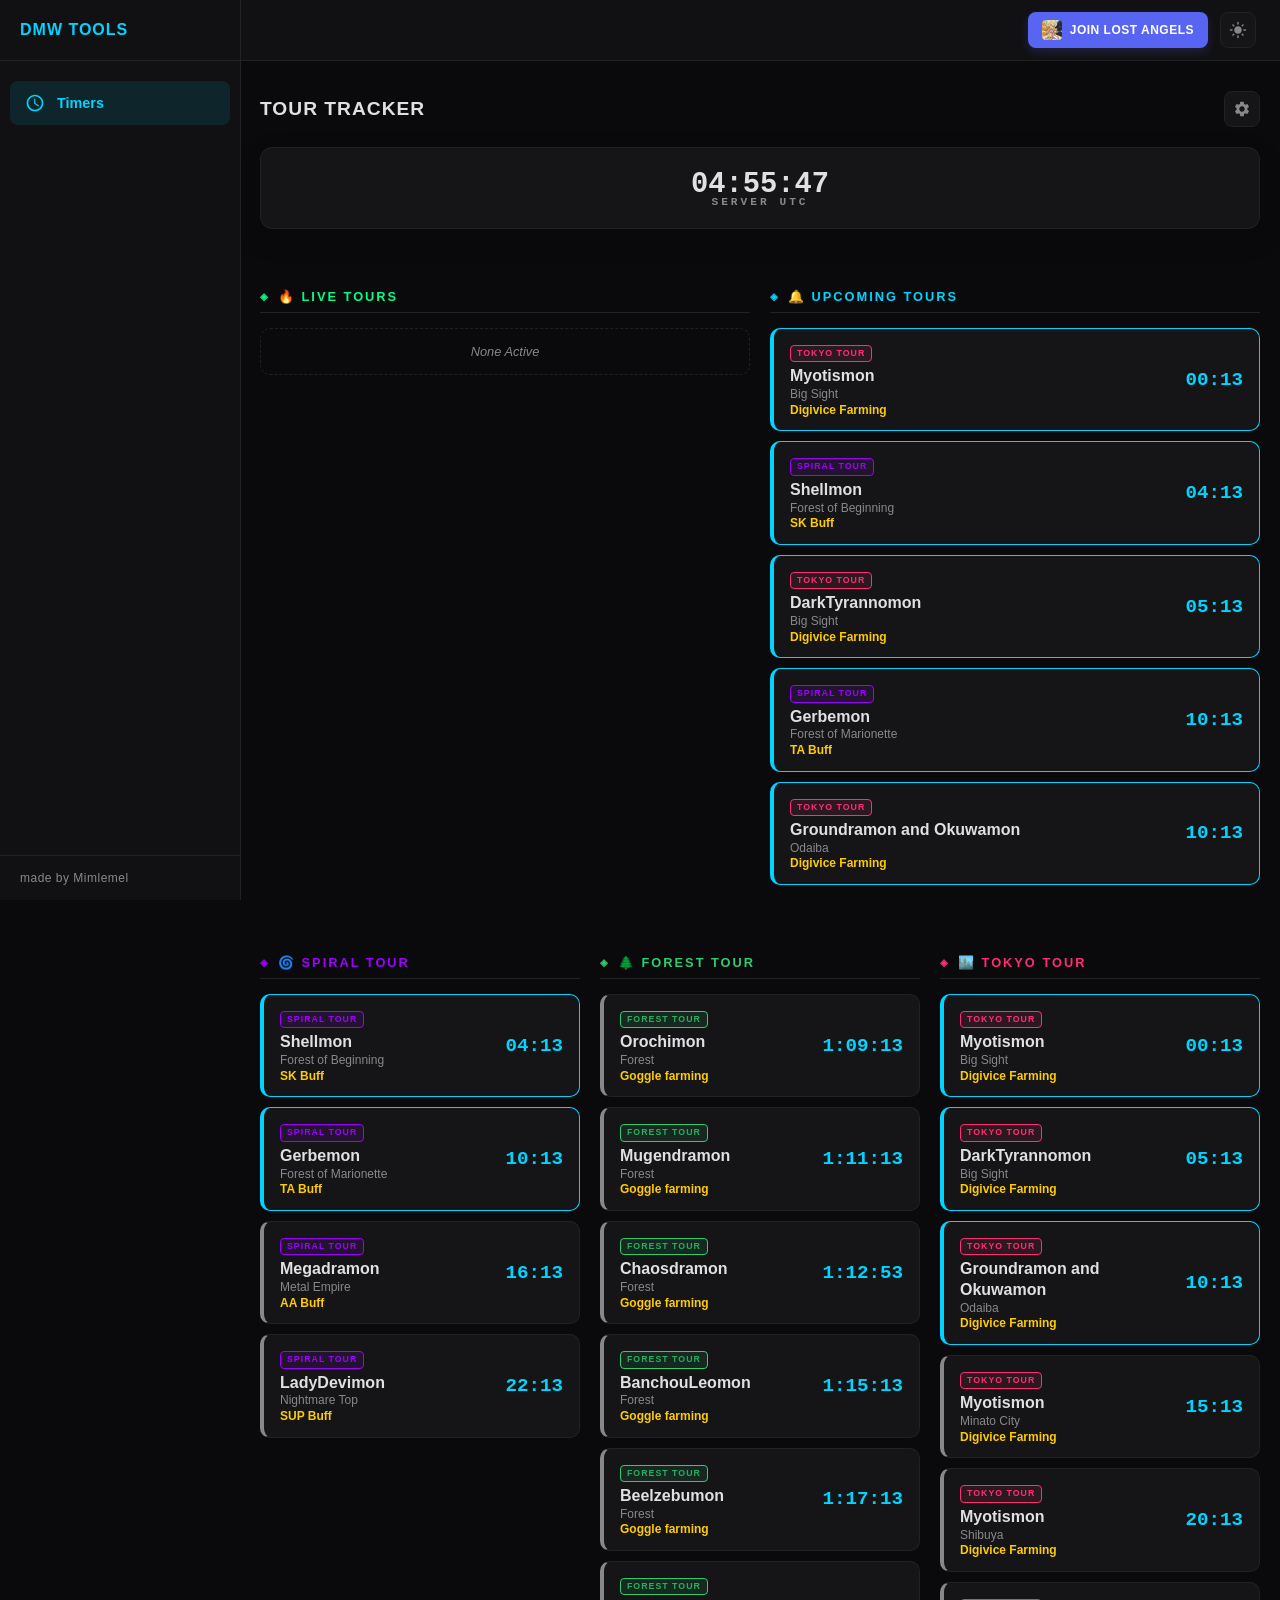
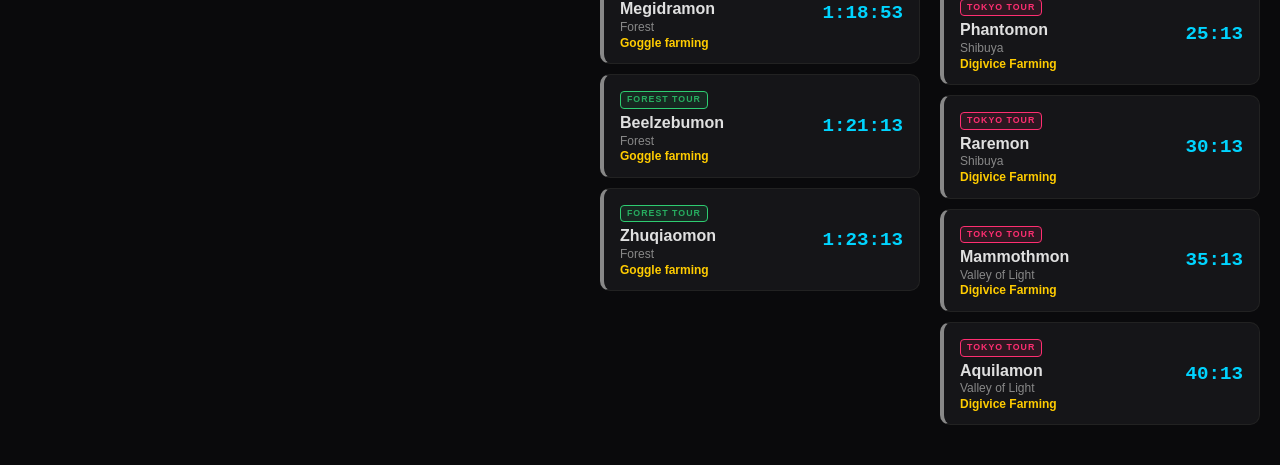
==== commit 93cd7031: "Update index.html og event over" ====
--- a/index.html
+++ b/index.html
@@ -159,15 +159,15 @@
             box-sizing: border-box;
         }
 
-        /* Top Status Grid (Live / Upcoming / Event) */
+        /* Top Status Grid (Auto-balancing based on active sections) */
         .top-status-grid {
             display: grid;
-            grid-template-columns: 1fr 1fr 1fr;
+            grid-template-columns: repeat(auto-fit, minmax(300px, 1fr));
             gap: 20px;
             margin-bottom: 30px;
         }
 
-        /* Bottom Schedule Grid (Spiral/Forest/Tokyo) */
+        /* Bottom Schedule Grid */
         .schedule-categories-grid {
             display: grid;
             grid-template-columns: 1fr 1fr 1fr;
@@ -463,7 +463,7 @@
         <div class="header-right">
             <a href="https://discord.gg/7pn8YUFkcG" target="_blank" class="discord-btn">
                 <img src="images/lostangels.gif" alt="" class="discord-gif" onerror="this.src='https://cdn-icons-png.flaticon.com/512/3670/3670157.png'">
-                <span>Lost Angels</span>
+                <span>Join Lost Angels</span>
             </a>
             <button class="icon-btn" onclick="toggleTheme()" title="Toggle Theme">
                 <svg id="themeIcon" viewBox="0 0 24 24"><path d="M12 7c-2.76 0-5 2.24-5 5s2.24 5 5 5 5-2.24 5-5-2.24-5-5-5zM2 13h2c.55 0 1-.45 1-1s-.45-1-1-1H2c-.55 0-1 .45-1 1s.45 1 1 1zm18 0h2c.55 0 1-.45 1-1s-.45-1-1-1h-2c-.55 0-1 .45-1 1s.45 1 1 1zM11 2v2c0 .55.45 1 1 1s1-.45 1-1V2c0-.55-.45-1-1-1s-1 .45-1 1zm0 18v2c0 .55.45 1 1 1s1-.45 1-1v-2c0-.55-.45-1-1-1s-1 .45-1 1zM5.99 4.58a.996.996 0 00-1.41 0 .996.996 0 000 1.41l1.06 1.06c.39.39 1.03.39 1.41 0s.39-1.03 0-1.41L5.99 4.58zm12.37 12.37a.996.996 0 00-1.41 0 .996.996 0 000 1.41l1.06 1.06c.39.39 1.03.39 1.41 0s.39-1.03 0-1.41l-1.06-1.06zm1.06-10.96a.996.996 0 000-1.41.996.996 0 00-1.41 0l-1.06 1.06c-.39.39-.39 1.03 0 1.41s1.03.39 1.41 0l1.06-1.06zM7.05 18.36a.996.996 0 000-1.41.996.996 0 00-1.41 0l-1.06 1.06c-.39.39-.39 1.03 0 1.41s1.03.39 1.41 0l1.06-1.06z"/></svg>
@@ -573,9 +573,8 @@
         { id: 'tokyo_aquilamon', name: "Aquilamon", map: "Valley of Light", buff: "Digivice Farming", type: "interval", interval: 90, refMinute: 1416, liveDuration: 180, label: "Tokyo Tour", lClass: "label-tokyo", rotation: 'reverse', category: "tokyo", timing: 'standard' }
     ];
 
-    const specialEvents = [
-        { id: 'ogpass', name: "OG Pass", map: "Special Event", buff: "Fortune Event", type: "interval", interval: 120, refMinute: 1200, liveDuration: 1800, label: "Special Event", lClass: "label-event", category: "event" }
-    ];
+    // OG Pass is over, set specialEvents to empty
+    const specialEvents = [];
 
     let lastToursData = [];
     let lastEventData = [];
@@ -650,7 +649,7 @@
     function loadData() {
         const s = JSON.parse(localStorage.getItem('dmo_tour_settings') || '{}');
         
-        // Default everything to TRUE if undefined
+        // Show by default if the setting hasn't been specified yet
         document.getElementById('notifySpiral').checked = s.spiral !== false;
         document.getElementById('notifyForest').checked = s.forest !== false;
         document.getElementById('notifyTokyo').checked = s.tokyo !== false;
@@ -806,8 +805,9 @@
         document.getElementById('forestScheduleSection').style.display = vis.forest ? 'block' : 'none';
         document.getElementById('tokyoScheduleSection').style.display = vis.tokyo ? 'block' : 'none';
         
+        // Hide Event Section if empty or toggled off
+        document.getElementById('eventSection').style.display = (eventData.length > 0 && vis.event) ? 'block' : 'none';
         document.getElementById('liveSection').style.display = (vis.spiral || vis.forest || vis.tokyo) ? 'block' : 'none';
-        document.getElementById('eventSection').style.display = vis.event ? 'block' : 'none';
     }
 
     document.querySelectorAll('input').forEach(input => input.addEventListener('change', saveSettings));
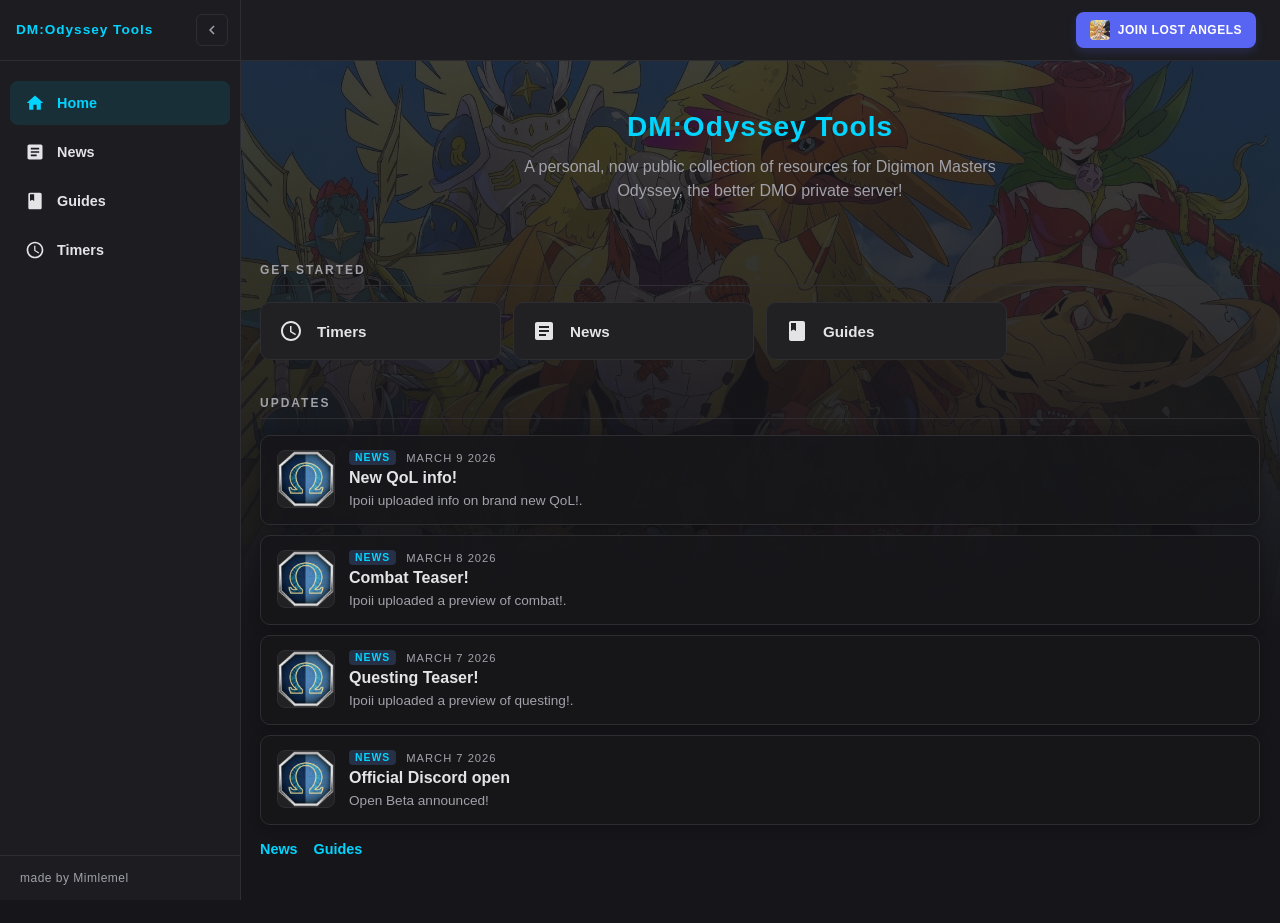
==== commit 0536fe25: "Theme, card panels, favicon, SEO: meta/OG/sitemap/robots/JSON-LD Made-with: Cursor" ====
--- a/index.html
+++ b/index.html
@@ -3,816 +3,105 @@
 <head>
     <meta charset="UTF-8">
     <meta name="viewport" content="width=device-width, initial-scale=1.0">
-    <title>DMO Tour Tracker</title>
-    <style>
-        :root { 
-            --bg: #0a0a0c; 
-            --header-bg: #111114;
-            --sidebar-bg: #111114;
-            --card: #151518; 
-            --primary: #00d4ff; 
-            --active: #00ff88; 
-            --text: #e0e0e0; 
-            --text-dim: #888;
-            --spiral: #9d00ff; 
-            --forest: #2ecc71; 
-            --tokyo: #ff2e71;
-            --accent: #ffcc00;
-            --danger: #ff4757;
-            --border: #222;
-            --overlay: rgba(0, 0, 0, 0.85);
-            --event: #ff9f43;
-            --discord: #5865F2;
-            --discord-hover: #4752c4;
-            --nav-width: 240px;
-            --header-height: 60px;
-        }
-
-        [data-theme="light"] {
-            --bg: #f4f7f9;
-            --header-bg: #ffffff;
-            --sidebar-bg: #ffffff;
-            --card: #ffffff;
-            --primary: #0088cc;
-            --active: #27ae60;
-            --text: #2c3e50;
-            --text-dim: #7f8c8d;
-            --border: #dcdde1;
-            --overlay: rgba(255, 255, 255, 0.95);
-        }
-        
-        body { 
-            font-family: 'Segoe UI', Roboto, Helvetica, Arial, sans-serif; 
-            background: var(--bg); 
-            color: var(--text); 
-            margin: 0; 
-            transition: background 0.3s, color 0.3s;
-            display: flex;
-            min-height: 100vh;
-            overflow-x: hidden;
-        }
-
-        /* --- Sidebar Layout --- */
-        .sidebar {
-            width: var(--nav-width);
-            background: var(--sidebar-bg);
-            border-right: 1px solid var(--border);
-            height: 100vh;
-            position: fixed;
-            left: 0;
-            top: 0;
-            display: flex;
-            flex-direction: column;
-            z-index: 1001;
-            transition: transform 0.3s ease;
-        }
-
-        .sidebar-header {
-            height: var(--header-height);
-            display: flex;
-            align-items: center;
-            padding: 0 20px;
-            font-weight: 900;
-            letter-spacing: 1px;
-            color: var(--primary);
-            border-bottom: 1px solid var(--border);
-            text-transform: uppercase;
-        }
-
-        .nav-links {
-            padding: 20px 10px;
-            flex-grow: 1;
-            overflow-y: auto;
-        }
-
-        .nav-item {
-            display: flex;
-            align-items: center;
-            gap: 12px;
-            padding: 12px 15px;
-            border-radius: 8px;
-            text-decoration: none;
-            color: var(--text);
-            font-size: 0.9rem;
-            font-weight: 600;
-            margin-bottom: 5px;
-            transition: all 0.2s;
-        }
-
-        .nav-item.active {
-            background: rgba(0, 212, 255, 0.1);
-            color: var(--primary);
-        }
-
-        .nav-item:hover:not(.active) {
-            background: rgba(255, 255, 255, 0.05);
-        }
-
-        .nav-icon { width: 20px; height: 20px; fill: currentColor; }
-
-        .sidebar-footer {
-            padding: 15px 20px;
-            border-top: 1px solid var(--border);
-            font-size: 0.75rem;
-            color: var(--text-dim);
-            font-weight: 500;
-            letter-spacing: 0.5px;
-        }
-
-        /* --- Main Content Area --- */
-        .main-wrapper {
-            flex-grow: 1;
-            margin-left: var(--nav-width);
-            display: flex;
-            flex-direction: column;
-            position: relative;
-            z-index: 10;
-        }
-
-        .global-header {
-            height: var(--header-height);
-            background: var(--header-bg);
-            border-bottom: 1px solid var(--border);
-            display: flex;
-            align-items: center;
-            justify-content: space-between;
-            padding: 0 24px;
-            position: sticky;
-            top: 0;
-            z-index: 1000;
-        }
-
-        .page-title-mobile { display: none; font-weight: 800; color: var(--primary); }
-
-        .header-right {
-            display: flex;
-            align-items: center;
-            gap: 12px;
-            margin-left: auto;
-        }
-
-        .content-area {
-            padding: 30px 20px;
-            max-width: 1200px;
-            margin: 0 auto;
-            width: 100%;
-            box-sizing: border-box;
-        }
-
-        /* Top Status Grid (Auto-balancing based on active sections) */
-        .top-status-grid {
-            display: grid;
-            grid-template-columns: repeat(auto-fit, minmax(300px, 1fr));
-            gap: 20px;
-            margin-bottom: 30px;
-        }
-
-        /* Bottom Schedule Grid */
-        .schedule-categories-grid {
-            display: grid;
-            grid-template-columns: 1fr 1fr 1fr;
-            gap: 20px;
-        }
-
-        @media (max-width: 1024px) {
-            .top-status-grid, .schedule-categories-grid {
-                grid-template-columns: 1fr;
-            }
-            .content-area { max-width: 600px; }
-        }
-
-        /* Discord Button Styling */
-        .discord-btn {
-            display: flex;
-            align-items: center;
-            gap: 8px;
-            background: var(--discord);
-            color: white;
-            padding: 8px 14px;
-            border-radius: 8px;
-            text-decoration: none;
-            font-size: 0.75rem;
-            font-weight: 800;
-            text-transform: uppercase;
-            letter-spacing: 0.5px;
-            transition: all 0.2s ease;
-            box-shadow: 0 4px 10px rgba(88, 101, 242, 0.2);
-        }
-
-        .discord-btn:hover { background: var(--discord-hover); transform: translateY(-1px); }
-        .discord-gif { width: 20px; height: 20px; border-radius: 4px; display: block; }
-
-        .icon-btn {
-            background: var(--card);
-            border: 1px solid var(--border);
-            color: var(--text-dim);
-            cursor: pointer;
-            padding: 8px;
-            border-radius: 8px;
-            display: flex;
-            align-items: center;
-            justify-content: center;
-            transition: 0.2s;
-        }
-        .icon-btn:hover { color: var(--primary); border-color: var(--primary); }
-        .icon-btn svg { width: 18px; height: 18px; fill: currentColor; }
-
-        /* --- Timers Specific Styling --- */
-        .timers-header {
-            display: flex;
-            justify-content: space-between;
-            align-items: center;
-            margin-bottom: 20px;
-        }
-
-        .server-time-card { 
-            text-align: center; 
-            font-size: 1.8rem; 
-            margin-bottom: 30px; 
-            font-weight: 900; 
-            background: var(--card);
-            padding: 20px; 
-            border-radius: 12px; 
-            border: 1px solid var(--border); 
-            color: var(--text); 
-            box-shadow: 0 10px 30px rgba(0,0,0,0.1);
-            font-family: 'Courier New', monospace;
-        }
-        .utc-label { font-size: 0.7rem; color: var(--text-dim); display: block; margin-top: -5px; letter-spacing: 3px; }
-
-        h2 { 
-            border-bottom: 1px solid var(--border); 
-            padding-bottom: 8px; 
-            color: var(--primary); 
-            font-size: 0.8rem; 
-            text-transform: uppercase; 
-            letter-spacing: 2px; 
-            margin: 30px 0 15px 0; 
-            display: flex;
-            align-items: center;
-        }
-        h2::before { content: '◈'; margin-right: 8px; font-size: 0.6rem; }
-
-        .boss-card { 
-            position: relative; 
-            display: flex; 
-            justify-content: space-between; 
-            align-items: center; 
-            padding: 12px 16px; 
-            margin-bottom: 10px; 
-            background: var(--card); 
-            border-radius: 10px; 
-            border: 1px solid var(--border);
-            border-left: 4px solid var(--text-dim); 
-            transition: transform 0.1s ease;
-        }
-
-        .tour-label { 
-            font-size: 0.55rem; 
-            font-weight: 900; 
-            text-transform: uppercase; 
-            padding: 2px 6px; 
-            border-radius: 4px; 
-            margin-bottom: 4px; 
-            display: inline-block; 
-            letter-spacing: 1px; 
-        }
-        .label-spiral { background: rgba(157, 0, 255, 0.1); color: #9d00ff; border: 1px solid var(--spiral); }
-        .label-forest { background: rgba(46, 204, 113, 0.1); color: #27ae60; border: 1px solid var(--forest); }
-        .label-tokyo { background: rgba(255, 46, 113, 0.1); color: #ff2e71; border: 1px solid var(--tokyo); }
-        .label-event { background: rgba(255, 159, 67, 0.1); color: var(--event); border: 1px solid var(--event); }
-
-        .boss-card.upcoming { border-left-color: var(--primary); border-color: var(--primary); }
-        .boss-card.active { 
-            border-left-color: var(--active); 
-            border-color: var(--active);
-            box-shadow: 0 0 10px rgba(0, 255, 136, 0.05);
-        }
-        .boss-card.event-active {
-            border-left-color: var(--event);
-            border-color: var(--event);
-            background: #1c1814; 
-        }
-        
-        .boss-info { line-height: 1.3; }
-        .boss-name { font-weight: 800; font-size: 1rem; color: var(--text); }
-        .boss-map { font-size: 0.75rem; color: var(--text-dim); }
-        .boss-buff { font-size: 0.75rem; color: var(--accent); font-weight: bold; }
-        
-        .timer-container {
-            display: flex;
-            flex-direction: column;
-            align-items: flex-end;
-            min-width: 80px;
-        }
-
-        .timer { 
-            font-family: 'Consolas', monospace; 
-            font-size: 1.2rem; 
-            color: var(--primary); 
-            font-weight: bold; 
-        }
-        .active .timer::after { content: ' LIVE'; font-size: 0.5rem; display: block; text-align: right; margin-top: -2px;}
-
-        .channel-indicator {
-            font-size: 0.65rem;
-            font-weight: 900;
-            color: var(--accent);
-            text-transform: uppercase;
-            padding: 1px 6px;
-            background: rgba(255, 204, 0, 0.05);
-            border: 1px solid var(--accent);
-            border-radius: 4px;
-            animation: pulse 1.5s infinite;
-            white-space: nowrap;
-            margin-top: 4px;
-        }
-
-        @keyframes pulse { 0% { opacity: 0.7; } 50% { opacity: 1; } 100% { opacity: 0.7; } }
-
-        .empty-msg { color: var(--text-dim); font-style: italic; text-align: center; padding: 15px; font-size: 0.8rem; border: 1px dashed var(--border); border-radius: 10px; }
-
-        /* Settings Modal Styling */
-        #settingsOverlay {
-            position: fixed;
-            top: 0; left: 0;
-            width: 100%; height: 100%;
-            background: var(--overlay);
-            display: none;
-            justify-content: center;
-            align-items: center;
-            z-index: 2000;
-            backdrop-filter: blur(5px);
-        }
-
-        .settings-modal {
-            background: var(--card);
-            border: 1px solid var(--border);
-            border-radius: 16px;
-            padding: 24px;
-            width: 90%;
-            max-width: 400px;
-            max-height: 90vh;
-            overflow-y: auto;
-            position: relative;
-        }
-
-        .settings-header {
-            display: flex;
-            justify-content: space-between;
-            align-items: center;
-            margin-bottom: 20px;
-        }
-
-        .settings-header h3 { 
-            margin: 0; 
-            color: var(--primary); 
-            font-size: 1rem; 
-            text-transform: uppercase; 
-            letter-spacing: 1px;
-        }
-
-        .close-btn { 
-            background: rgba(255, 255, 255, 0.05); 
-            border: 1px solid var(--border); 
-            color: var(--text-dim); 
-            cursor: pointer; 
-            font-size: 1.1rem; 
-            border-radius: 8px;
-            width: 36px;
-            height: 36px;
-            display: flex;
-            align-items: center;
-            justify-content: center;
-            transition: 0.2s;
-        }
-        .close-btn:hover { color: var(--danger); border-color: var(--danger); background: rgba(255, 71, 87, 0.1); }
-
-        .setting-group { 
-            display: flex; 
-            align-items: center; 
-            justify-content: space-between; 
-            margin-bottom: 12px; 
-            font-size: 0.9rem; 
-        }
-
-        .lead-time-input {
-            background: var(--bg);
-            border: 1px solid var(--border);
-            color: var(--text);
-            padding: 6px 10px;
-            border-radius: 6px;
-            width: 50px;
-            text-align: center;
-        }
-
-        .test-btn {
-            background: var(--primary);
-            color: #000;
-            border: none;
-            padding: 12px;
-            border-radius: 8px;
-            cursor: pointer;
-            font-size: 0.85rem;
-            width: 100%;
-            margin-top: 15px;
-            font-weight: 800;
-            text-transform: uppercase;
-            letter-spacing: 1px;
-            transition: filter 0.2s, transform 0.1s;
-        }
-        .test-btn:hover { filter: brightness(1.1); }
-        .test-btn:active { transform: scale(0.98); }
-
-        .settings-divider { 
-            color: var(--text-dim); 
-            font-size: 0.65rem; 
-            text-transform: uppercase; 
-            margin: 15px 0 10px 0; 
-            letter-spacing: 1.5px; 
-            border-bottom: 1px solid var(--border); 
-            padding-bottom: 4px; 
-        }
-
-        /* --- Event Effects --- */
-        #eventRainContainer { position: fixed; top: 0; left: 0; width: 100%; height: 100%; pointer-events: none; z-index: 1; overflow: hidden; display: none; }
-        .falling-pass { position: absolute; width: 30px; height: auto; opacity: 0.8; animation: fall linear forwards; }
-        @keyframes fall { from { transform: translateY(-50px) rotate(0deg); } to { transform: translateY(110vh) rotate(360deg); } }
-        #eventShineOverlay { position: fixed; top: 0; left: 0; width: 100%; height: 100vh; pointer-events: none; z-index: 0; background: radial-gradient(circle at 50% 0%, rgba(255, 159, 67, 0.15) 0%, transparent 85%); opacity: 0; transition: opacity 2s ease; }
-    </style>
+    <title>DM:Odyssey Tools</title>
+    <meta name="description" content="Resources for Digimon Masters Odyssey: news, guides, and tour timers for the DMO private server. Join Lost Angels and get started.">
+    <meta property="og:type" content="website">
+    <meta property="og:title" content="DM:Odyssey Tools">
+    <meta property="og:description" content="Resources for Digimon Masters Odyssey: news, guides, and tour timers for the DMO private server.">
+    <meta name="twitter:card" content="summary">
+    <meta name="twitter:title" content="DM:Odyssey Tools">
+    <meta name="twitter:description" content="Resources for Digimon Masters Odyssey: news, guides, and tour timers for the DMO private server.">
+    <link rel="icon" type="image/x-icon" href="images/favicon/favicon.ico">
+    <link rel="icon" type="image/png" sizes="32x32" href="images/favicon/favicon-32x32.png">
+    <link rel="icon" type="image/png" sizes="16x16" href="images/favicon/favicon-16x16.png">
+    <link rel="apple-touch-icon" sizes="180x180" href="images/favicon/apple-touch-icon.png">
+    <link rel="manifest" href="images/favicon/site.webmanifest">
+    <link rel="stylesheet" href="styles.css">
+    <script type="application/ld+json">
+    {"@context":"https://schema.org","@type":"WebSite","name":"DM:Odyssey Tools","description":"Resources for Digimon Masters Odyssey: news, guides, and tour timers for the DMO private server."}
+    </script>
 </head>
 <body data-theme="dark">
 
-<div id="eventShineOverlay"></div>
-<div id="eventRainContainer"></div>
-
 <aside class="sidebar" id="sidebar">
-    <div class="sidebar-header">DMW TOOLS</div>
+    <div class="sidebar-header">
+        <span class="sidebar-header-text">DM:Odyssey Tools</span>
+        <button class="sidebar-toggle" id="sidebarToggle" title="Collapse menu" aria-label="Collapse menu">
+            <svg viewBox="0 0 24 24"><path d="M15.41 7.41L14 6l-6 6 6 6 1.41-1.41L10.83 12z"/></svg>
+        </button>
+    </div>
     <nav class="nav-links">
-        <a href="#" class="nav-item active">
+        <a href="index.html" class="nav-item active">
+            <svg class="nav-icon" viewBox="0 0 24 24"><path d="M10 20v-6h4v6h5v-8h3L12 3 2 12h3v8z"/></svg>
+            <span>Home</span>
+        </a>
+        <a href="news.html" class="nav-item">
+            <svg class="nav-icon" viewBox="0 0 24 24"><path d="M19 3H5c-1.1 0-2 .9-2 2v14c0 1.1.9 2 2 2h14c1.1 0 2-.9 2-2V5c0-1.1-.9-2-2-2zm-5 14H7v-2h7v2zm3-4H7v-2h10v2zm0-4H7V7h10v2z"/></svg>
+            <span>News</span>
+        </a>
+        <a href="guides.html" class="nav-item">
+            <svg class="nav-icon" viewBox="0 0 24 24"><path d="M18 2H6c-1.1 0-2 .9-2 2v16c0 1.1.9 2 2 2h12c1.1 0 2-.9 2-2V4c0-1.1-.9-2-2-2zM6 4h5v8l-2.5-1.5L6 12V4z"/></svg>
+            <span>Guides</span>
+        </a>
+        <a href="timers.html" class="nav-item">
             <svg class="nav-icon" viewBox="0 0 24 24"><path d="M11.99 2C6.47 2 2 6.48 2 12s4.47 10 9.99 10C17.52 22 22 17.52 22 12S17.52 2 11.99 2zM12 20c-4.42 0-8-3.58-8-8s3.58-8 8-8 8 3.58 8 8-3.58 8-8 8zm.5-13H11v6l5.25 3.15.75-1.23-4.5-2.67z"/></svg>
-            Timers
+            <span>Timers</span>
         </a>
     </nav>
     <div class="sidebar-footer">made by Mimlemel</div>
 </aside>
+<button class="sidebar-open-fab" id="sidebarOpenFab" title="Open menu" aria-label="Open menu">
+    <svg viewBox="0 0 24 24"><path d="M10 6L8.59 7.41 13.17 12l-4.58 4.59L10 18l6-6z"/></svg>
+</button>
 
 <div class="main-wrapper">
     <header class="global-header">
-        <div class="page-title-mobile">TIMERS</div>
+        <div class="page-title-mobile">HOME</div>
         <div class="header-right">
             <a href="https://discord.gg/7pn8YUFkcG" target="_blank" class="discord-btn">
                 <img src="images/lostangels.gif" alt="" class="discord-gif" onerror="this.src='https://cdn-icons-png.flaticon.com/512/3670/3670157.png'">
                 <span>Join Lost Angels</span>
             </a>
-            <button class="icon-btn" onclick="toggleTheme()" title="Toggle Theme">
-                <svg id="themeIcon" viewBox="0 0 24 24"><path d="M12 7c-2.76 0-5 2.24-5 5s2.24 5 5 5 5-2.24 5-5-2.24-5-5-5zM2 13h2c.55 0 1-.45 1-1s-.45-1-1-1H2c-.55 0-1 .45-1 1s.45 1 1 1zm18 0h2c.55 0 1-.45 1-1s-.45-1-1-1h-2c-.55 0-1 .45-1 1s.45 1 1 1zM11 2v2c0 .55.45 1 1 1s1-.45 1-1V2c0-.55-.45-1-1-1s-1 .45-1 1zm0 18v2c0 .55.45 1 1 1s1-.45 1-1v-2c0-.55-.45-1-1-1s-1 .45-1 1zM5.99 4.58a.996.996 0 00-1.41 0 .996.996 0 000 1.41l1.06 1.06c.39.39 1.03.39 1.41 0s.39-1.03 0-1.41L5.99 4.58zm12.37 12.37a.996.996 0 00-1.41 0 .996.996 0 000 1.41l1.06 1.06c.39.39 1.03.39 1.41 0s.39-1.03 0-1.41l-1.06-1.06zm1.06-10.96a.996.996 0 000-1.41.996.996 0 00-1.41 0l-1.06 1.06c-.39.39-.39 1.03 0 1.41s1.03.39 1.41 0l1.06-1.06zM7.05 18.36a.996.996 0 000-1.41.996.996 0 00-1.41 0l-1.06 1.06c-.39.39-.39 1.03 0 1.41s1.03.39 1.41 0l1.06-1.06z"/></svg>
-            </button>
         </div>
     </header>
 
     <main class="content-area">
-        <div class="timers-header">
-            <h1 style="margin:0; font-size: 1.2rem; letter-spacing: 1px;">TOUR TRACKER</h1>
-            <button class="icon-btn" onclick="openSettings()" title="Settings">
-                <svg viewBox="0 0 24 24"><path d="M19.14 12.94c.04-.3.06-.61.06-.94 0-.32-.02-.64-.07-.94l2.03-1.58a.49.49 0 00.12-.61l-1.92-3.32a.488.488 0 00-.59-.22l-2.39.96c-.5-.38-1.03-.7-1.62-.94l-.36-2.54a.484.484 0 00-.48-.41h-3.84c-.24 0-.43.17-.47.41l-.36 2.54c-.59.24-1.13.57-1.62.94l-2.39-.96c-.22-.08-.47 0-.59.22L2.74 8.87c-.12.21-.08.47.12.61l2.03 1.58c-.05.3-.09.63-.09.94s.02.64.07.94l-2.03 1.58a.49.49 0 00-.12.61l1.92 3.32c.12.22.37.29.59.22l2.39-.96c.5.38 1.03.7 1.62.94l.36 2.54c.05.24.24.41.48.41h3.84c.24 0 .44-.17.47-.41l.36-2.54c.59-.24 1.13-.56 1.62-.94l2.39.96c.22.08.47 0 .59-.22l1.92-3.32c.12-.22.07-.47-.12-.61l-2.01-1.58zM12 15.6c-1.98 0-3.6-1.62-3.6-3.6s1.62-3.6 3.6-3.6 3.6 1.62 3.6 3.6-1.62 3.6-3.6 3.6z"/></svg>
-            </button>
+        <div class="landing-hero">
+            <h1>DM:Odyssey Tools</h1>
+            <p>A personal, now public collection of resources for Digimon Masters Odyssey, the better DMO private server!</p>
         </div>
 
-        <div class="server-time-card">
-            <span id="serverTime">00:00:00</span>
-            <span class="utc-label">SERVER UTC</span>
-        </div>
+        <section class="landing-section">
+            <h2>Get started</h2>
+            <div class="landing-cards">
+                <a href="timers.html" class="landing-card">
+                    <svg viewBox="0 0 24 24"><path d="M11.99 2C6.47 2 2 6.48 2 12s4.47 10 9.99 10C17.52 22 22 17.52 22 12S17.52 2 11.99 2zM12 20c-4.42 0-8-3.58-8-8s3.58-8 8-8 8 3.58 8 8-3.58 8-8 8zm.5-13H11v6l5.25 3.15.75-1.23-4.5-2.67z"/></svg>
+                    Timers
+                </a>
+                <a href="news.html" class="landing-card">
+                    <svg viewBox="0 0 24 24"><path d="M19 3H5c-1.1 0-2 .9-2 2v14c0 1.1.9 2 2 2h14c1.1 0 2-.9 2-2V5c0-1.1-.9-2-2-2zm-5 14H7v-2h7v2zm3-4H7v-2h10v2zm0-4H7V7h10v2z"/></svg>
+                    News
+                </a>
+                <a href="guides.html" class="landing-card">
+                    <svg viewBox="0 0 24 24"><path d="M18 2H6c-1.1 0-2 .9-2 2v16c0 1.1.9 2 2 2h12c1.1 0 2-.9 2-2V4c0-1.1-.9-2-2-2zM6 4h5v8l-2.5-1.5L6 12V4z"/></svg>
+                    Guides
+                </a>
+            </div>
+        </section>
 
-        <!-- Top Status Row: Live - Upcoming - Events -->
-        <div class="top-status-grid">
-            <div class="section" id="liveSection">
-                <h2 style="color:var(--active);">🔥 Live Tours</h2>
-                <div id="liveList"></div>
+        <section class="landing-section">
+            <h2>Updates</h2>
+            <div class="news-list" id="updatesList"></div>
+            <div class="updates-view-all" id="updatesViewAll">
+                <a href="news.html">News</a>
+                <a href="guides.html">Guides</a>
             </div>
-            <div class="section" id="upcomingSection">
-                <h2 style="color:var(--primary);">🔔 Upcoming Tours</h2>
-                <div id="upcomingList"></div>
-            </div>
-            <div class="section" id="eventSection">
-                <h2 style="color:var(--event);">🌟 Special Events</h2>
-                <div id="eventList"></div>
-            </div>
-        </div>
-
-        <!-- Categorized Schedules -->
-        <div class="schedule-categories-grid">
-            <div class="section" id="spiralScheduleSection">
-                <h2 style="color:var(--spiral);">🌀 Spiral Tour</h2>
-                <div id="spiralScheduleList"></div>
-            </div>
-            <div class="section" id="forestScheduleSection">
-                <h2 style="color:var(--forest);">🌲 Forest Tour</h2>
-                <div id="forestScheduleList"></div>
-            </div>
-            <div class="section" id="tokyoScheduleSection">
-                <h2 style="color:var(--tokyo);">🏙️ Tokyo Tour</h2>
-                <div id="tokyoScheduleList"></div>
-            </div>
-        </div>
+        </section>
     </main>
 </div>
 
-<div id="settingsOverlay" onclick="closeSettings(event)">
-    <div class="settings-modal" onclick="event.stopPropagation()">
-        <div class="settings-header">
-            <h3>Settings</h3>
-            <button class="close-btn" onclick="document.getElementById('settingsOverlay').style.display='none'">&times;</button>
-        </div>
-        
-        <div class="settings-divider">Notifications</div>
-        <div class="setting-group"><label for="notifySpiral">Spiral Start</label><input type="checkbox" id="notifySpiral" checked></div>
-        <div class="setting-group"><label for="notifyForest">Forest Start</label><input type="checkbox" id="notifyForest" checked></div>
-        <div class="setting-group"><label for="notifyTokyo">Tokyo Start</label><input type="checkbox" id="notifyTokyo" checked></div>
-        <div class="setting-group"><label for="notifyEvent">Special Event</label><input type="checkbox" id="notifyEvent" checked></div>
-        <div class="setting-group"><label>Notify mins before:</label><input type="number" id="leadTime" class="lead-time-input" value="1" min="1" max="15"></div>
-
-        <div class="settings-divider">Display Sections</div>
-        <div class="setting-group"><label for="showSpiral">Show Spiral Tour</label><input type="checkbox" id="showSpiral" checked></div>
-        <div class="setting-group"><label for="showForest">Show Forest Tour</label><input type="checkbox" id="showForest" checked></div>
-        <div class="setting-group"><label for="showTokyo">Show Tokyo Tour</label><input type="checkbox" id="showTokyo" checked></div>
-        <div class="setting-group"><label for="showEvent">Show Special Event</label><input type="checkbox" id="showEvent" checked></div>
-
-        <div class="settings-divider">Special Effects</div>
-        <div class="setting-group"><label for="enableEffects">Enable Event Visuals</label><input type="checkbox" id="enableEffects" checked></div>
-
-        <div class="settings-divider">Performance</div>
-        <div class="setting-group"><label for="wakeLock">Keep Screen Awake</label><input type="checkbox" id="wakeLock"></div>
-
-        <button class="test-btn" onclick="playBeep()">Test Beep Sound</button>
-    </div>
-</div>
-
-<script>
-    const tours = [
-        { id: 'shellmon', name: "Shellmon", map: "Forest of Beginning", buff: "SK Buff", type: "hourly", offset: 0, liveDuration: 360, label: "Spiral Tour", lClass: "label-spiral", category: "spiral" },
-        { id: 'gerbemon', name: "Gerbemon", map: "Forest of Marionette", buff: "TA Buff", type: "hourly", offset: 6, liveDuration: 360, label: "Spiral Tour", lClass: "label-spiral", category: "spiral" },
-        { id: 'megadramon', name: "Megadramon", map: "Metal Empire", buff: "AA Buff", type: "hourly", offset: 12, liveDuration: 360, label: "Spiral Tour", lClass: "label-spiral", category: "spiral" },
-        { id: 'ladydevimon', name: "LadyDevimon", map: "Nightmare Top", buff: "SUP Buff", type: "hourly", offset: 18, liveDuration: 360, label: "Spiral Tour", lClass: "label-spiral", category: "spiral" },
-        { id: 'orochimon', name: "Orochimon", map: "Forest", buff: "Goggle farming", type: "interval", interval: 90, refMinute: 1175, liveDuration: 100, label: "Forest Tour", lClass: "label-forest", category: "forest" },
-        { id: 'mugendramon', name: "Mugendramon", map: "Forest", buff: "Goggle farming", type: "interval", interval: 90, refMinute: 1177, liveDuration: 100, label: "Forest Tour", lClass: "label-forest", category: "forest" },
-        { id: 'chaosdramon', name: "Chaosdramon", map: "Forest", buff: "Goggle farming", type: "interval", interval: 90, refMinute: 1178.6667, liveDuration: 100, label: "Forest Tour", lClass: "label-forest", category: "forest" },
-        { id: 'banchouleomon', name: "BanchouLeomon", map: "Forest", buff: "Goggle farming", type: "interval", interval: 90, refMinute: 1181, liveDuration: 100, label: "Forest Tour", lClass: "label-forest", category: "forest" },
-        { id: 'beelzebumon_1', name: "Beelzebumon", map: "Forest", buff: "Goggle farming", type: "interval", interval: 90, refMinute: 1183, liveDuration: 100, label: "Forest Tour", lClass: "label-forest", category: "forest" },
-        { id: 'megidramon', name: "Megidramon", map: "Forest", buff: "Goggle farming", type: "interval", interval: 90, refMinute: 1184.6667, liveDuration: 100, label: "Forest Tour", lClass: "label-forest", category: "forest" },
-        { id: 'beelzebumon_2', name: "Beelzebumon", map: "Forest", buff: "Goggle farming", type: "interval", interval: 90, refMinute: 1187, liveDuration: 100, label: "Forest Tour", lClass: "label-forest", category: "forest" },
-        { id: 'zhuqiaomon', name: "Zhuqiaomon", map: "Forest", buff: "Goggle farming", type: "interval", interval: 90, refMinute: 1189, liveDuration: 100, label: "Forest Tour", lClass: "label-forest", category: "forest" },
-        { id: 'tokyo_myotismon_1', name: "Myotismon", map: "Big Sight", buff: "Digivice Farming", type: "interval", interval: 90, refMinute: 1376, liveDuration: 180, label: "Tokyo Tour", lClass: "label-tokyo", rotation: 'standard', category: "tokyo", timing: 'special' },
-        { id: 'tokyo_darktyrannomon', name: "DarkTyrannomon", map: "Big Sight", buff: "Digivice Farming", type: "interval", interval: 90, refMinute: 1381, liveDuration: 180, label: "Tokyo Tour", lClass: "label-tokyo", rotation: 'reverse', category: "tokyo", timing: 'special' },
-        { id: 'tokyo_groundramon', name: "Groundramon and Okuwamon", map: "Odaiba", buff: "Digivice Farming", type: "interval", interval: 90, refMinute: 1386, liveDuration: 180, label: "Tokyo Tour", lClass: "label-tokyo", rotation: 'standard', category: "tokyo", timing: 'standard' },
-        { id: 'tokyo_myotismon_2', name: "Myotismon", map: "Minato City", buff: "Digivice Farming", type: "interval", interval: 90, refMinute: 1391, liveDuration: 180, label: "Tokyo Tour", lClass: "label-tokyo", rotation: 'standard', category: "tokyo", timing: 'standard' },
-        { id: 'tokyo_myotismon_3', name: "Myotismon", map: "Shibuya", buff: "Digivice Farming", type: "interval", interval: 90, refMinute: 1396, liveDuration: 180, label: "Tokyo Tour", lClass: "label-tokyo", rotation: 'standard', category: "tokyo", timing: 'standard' },
-        { id: 'tokyo_phantomon', name: "Phantomon", map: "Shibuya", buff: "Digivice Farming", type: "interval", interval: 90, refMinute: 1401, liveDuration: 180, label: "Tokyo Tour", lClass: "label-tokyo", rotation: 'reverse', category: "tokyo", timing: 'standard' },
-        { id: 'tokyo_raremon', name: "Raremon", map: "Shibuya", buff: "Digivice Farming", type: "interval", interval: 90, refMinute: 1406, liveDuration: 180, label: "Tokyo Tour", lClass: "label-tokyo", rotation: 'standard', category: "tokyo", timing: 'standard' },
-        { id: 'tokyo_mammothmon', name: "Mammothmon", map: "Valley of Light", buff: "Digivice Farming", type: "interval", interval: 90, refMinute: 1411, liveDuration: 180, label: "Tokyo Tour", lClass: "label-tokyo", rotation: 'standard', category: "tokyo", timing: 'standard' },
-        { id: 'tokyo_aquilamon', name: "Aquilamon", map: "Valley of Light", buff: "Digivice Farming", type: "interval", interval: 90, refMinute: 1416, liveDuration: 180, label: "Tokyo Tour", lClass: "label-tokyo", rotation: 'reverse', category: "tokyo", timing: 'standard' }
-    ];
-
-    // OG Pass is over, set specialEvents to empty
-    const specialEvents = [];
-
-    let lastToursData = [];
-    let lastEventData = [];
-    let wakeLock = null;
-    let effectInterval = null;
-
-    // --- Audio Context Management ---
-    const audioCtx = new (window.AudioContext || window.webkitAudioContext)();
-    document.addEventListener('click', () => { if (audioCtx.state === 'suspended') audioCtx.resume(); }, { once: false });
-    
-    // Heartbeat to prevent browser sleep
-    setInterval(() => {
-        if (audioCtx.state === 'running') {
-            const buffer = audioCtx.createBuffer(1, audioCtx.sampleRate * 0.1, audioCtx.sampleRate);
-            const data = buffer.getChannelData(0);
-            for (let i = 0; i < data.length; i++) data[i] = Math.random() * 0.01;
-            const source = audioCtx.createBufferSource();
-            source.buffer = buffer;
-            const gain = audioCtx.createGain();
-            gain.gain.value = 0.00001; 
-            source.connect(gain); gain.connect(audioCtx.destination);
-            source.start();
-        }
-    }, 15000);
-
-    // --- Background Timer Web Worker ---
-    const workerCode = `let timer = null; self.onmessage = function(e) { if (e.data === 'start') { timer = setInterval(() => { self.postMessage('tick'); }, 1000); } };`;
-    const blob = new Blob([workerCode], { type: 'application/javascript' });
-    const worker = new Worker(URL.createObjectURL(blob));
-    worker.onmessage = () => { update(); };
-    worker.postMessage('start');
-
-    function playBeep() {
-        if (audioCtx.state === 'suspended') audioCtx.resume();
-        const startTime = audioCtx.currentTime;
-        [0, 0.25, 0.5].forEach(delay => {
-            const osc = audioCtx.createOscillator();
-            const gain = audioCtx.createGain();
-            osc.connect(gain); gain.connect(audioCtx.destination);
-            osc.type = 'sine'; 
-            osc.frequency.setValueAtTime(880, startTime + delay); 
-            gain.gain.setValueAtTime(0.5, startTime + delay);
-            gain.gain.exponentialRampToValueAtTime(0.001, startTime + delay + 0.2);
-            osc.start(startTime + delay);
-            osc.stop(startTime + delay + 0.2);
-        });
-    }
-
-    function openSettings() { document.getElementById('settingsOverlay').style.display = 'flex'; }
-    function closeSettings(e) { if (e.target.id === 'settingsOverlay') e.target.style.display = 'none'; }
-    function toggleTheme() { const b = document.body; const n = b.getAttribute('data-theme') === 'dark' ? 'light' : 'dark'; b.setAttribute('data-theme', n); localStorage.setItem('dmo_tour_theme', n); updateThemeIcon(n); }
-    function updateThemeIcon(t) { const i = document.getElementById('themeIcon'); i.innerHTML = t === 'light' ? '<path d="M12 3c-4.97 0-9 4.03-9 9s4.03 9 9 9 9-4.03 9-9c0-.46-.04-.92-.1-1.36-.98 1.37-2.58 2.26-4.4 2.26-2.98 0-5.4-2.42-5.4-5.4 0-1.81.89-3.42 2.26-4.4-.44-.06-.9-.1-1.36-.1z"/>' : '<path d="M12 7c-2.76 0-5 2.24-5 5s2.24 5 5 5 5-2.24 5-5-2.24-5-5-5zM2 13h2c.55 0 1-.45 1-1s-.45-1-1-1H2c-.55 0-1 .45-1 1s.45 1 1 1zm18 0h2c.55 0 1-.45 1-1s-.45-1-1-1h-2c-.55 0-1 .45-1 1s.45 1 1 1zM11 2v2c0 .55.45 1 1 1s1-.45 1-1V2c0-.55-.45-1-1-1s-1 .45-1 1zm0 18v2c0 .55.45 1 1 1s1-.45 1-1v-2c0-.55-.45-1-1-1s-1 .45-1 1zM5.99 4.58a.996.996 0 00-1.41 0 .996.996 0 000 1.41l1.06 1.06c.39.39 1.03.39 1.41 0s.39-1.03 0-1.41L5.99 4.58zm12.37 12.37a.996.996 0 00-1.41 0 .996.996 0 000 1.41l1.06 1.06c.39.39 1.03.39 1.41 0s.39-1.03 0-1.41l-1.06-1.06zm1.06-10.96a.996.996 0 000-1.41.996.996 0 00-1.41 0l-1.06 1.06c-.39.39-.39 1.03 0 1.41s1.03.39 1.41 0l1.06-1.06zM7.05 18.36a.996.996 0 000-1.41.996.996 0 00-1.41 0l-1.06 1.06c-.39.39-.39 1.03 0 1.41s1.03.39 1.41 0l1.06-1.06z"/>'; }
-    
-    function saveSettings() {
-        const s = { 
-            spiral: document.getElementById('notifySpiral').checked, 
-            forest: document.getElementById('notifyForest').checked, 
-            tokyo: document.getElementById('notifyTokyo').checked, 
-            event: document.getElementById('notifyEvent').checked, 
-            leadTime: parseInt(document.getElementById('leadTime').value) || 1, 
-            wakeLock: document.getElementById('wakeLock').checked, 
-            showSpiral: document.getElementById('showSpiral').checked, 
-            showForest: document.getElementById('showForest').checked, 
-            showTokyo: document.getElementById('showTokyo').checked, 
-            showEvent: document.getElementById('showEvent').checked, 
-            enableEffects: document.getElementById('enableEffects').checked 
-        };
-        localStorage.setItem('dmo_tour_settings', JSON.stringify(s));
-        update();
-    }
-
-    function loadData() {
-        const s = JSON.parse(localStorage.getItem('dmo_tour_settings') || '{}');
-        
-        // Show by default if the setting hasn't been specified yet
-        document.getElementById('notifySpiral').checked = s.spiral !== false;
-        document.getElementById('notifyForest').checked = s.forest !== false;
-        document.getElementById('notifyTokyo').checked = s.tokyo !== false;
-        document.getElementById('notifyEvent').checked = s.event !== false;
-        document.getElementById('leadTime').value = s.leadTime || 1;
-        document.getElementById('wakeLock').checked = !!s.wakeLock;
-        
-        document.getElementById('showSpiral').checked = s.showSpiral !== false;
-        document.getElementById('showForest').checked = s.showForest !== false;
-        document.getElementById('showTokyo').checked = s.showTokyo !== false;
-        document.getElementById('showEvent').checked = s.showEvent !== false;
-        
-        document.getElementById('enableEffects').checked = s.enableEffects !== false;
-
-        const savedTheme = localStorage.getItem('dmo_tour_theme') || 'dark';
-        document.body.setAttribute('data-theme', savedTheme);
-        updateThemeIcon(savedTheme);
-    }
-
-    function getNextSpawn(tour) {
-        const now = new Date();
-        const nowTotalSec = (now.getUTCHours() * 3600) + (now.getUTCMinutes() * 60) + now.getUTCSeconds();
-        if (tour.type === "hourly") {
-            const offsetSec = tour.offset * 60;
-            let targetSec = (now.getUTCHours() * 3600) + offsetSec;
-            if (nowTotalSec >= targetSec) targetSec += 3600;
-            return (targetSec - nowTotalSec + 86400) % 86400;
-        } 
-        const intervalSec = tour.interval * 60;
-        const refSec = (tour.refMinute * 60) % 86400;
-        let diff = nowTotalSec - refSec;
-        let intervalsCount = Math.ceil(diff / intervalSec);
-        let nextSec = refSec + (intervalsCount * intervalSec);
-        while (nextSec <= nowTotalSec) nextSec += intervalSec;
-        return (nextSec - nowTotalSec + 86400) % 86400;
-    }
-
-    function formatTime(seconds) {
-        const h = Math.floor(seconds / 3600);
-        const m = Math.floor((seconds % 3600) / 60);
-        const s = Math.floor(seconds % 60);
-        return (h > 0 ? h + ":" : "") + String(m).padStart(2, '0') + ":" + String(s).padStart(2, '0');
-    }
-
-    function renderCard(t, extraClass = "") {
-        let buffText = t.isLive && t.label === 'Special Event' ? 'Collect your pass!' : (t.buff && t.buff !== "No Buff" ? t.buff : "");
-        return `<div class="boss-card ${t.isLive ? 'active ' + extraClass : (t.timeLeft < 900 ? 'upcoming' : '')}"><div class="boss-info"><span class="tour-label ${t.lClass}">${t.label}</span><div class="boss-name">${t.name}</div><div class="boss-map">${t.map}</div>${buffText ? `<div class="boss-buff">${buffText}</div>` : ''}</div><div class="timer-container"><div class="timer">${formatTime(t.isLive ? t.liveRemaining : t.timeLeft)}</div>${t.isLive && t.channel ? `<div class="channel-indicator">${t.channel}</div>` : ''}</div></div>`;
-    }
-
-    function update() {
-        const now = new Date();
-        const sTime = document.getElementById('serverTime');
-        if(sTime) sTime.innerText = now.toUTCString().split(' ')[4];
-        
-        const leadSec = (parseInt(document.getElementById('leadTime').value) || 1) * 60;
-        const vis = { 
-            spiral: document.getElementById('showSpiral').checked, 
-            forest: document.getElementById('showForest').checked, 
-            tokyo: document.getElementById('showTokyo').checked, 
-            event: document.getElementById('showEvent').checked 
-        };
-        const effectsEnabled = document.getElementById('enableEffects').checked;
-
-        const processItems = (itemList) => itemList
-            .filter(item => vis[item.category])
-            .map(t => {
-                const timeLeft = getNextSpawn(t);
-                const interval = t.type === 'hourly' ? 3600 : t.interval * 60;
-                const offsetAdjustment = (t.category === 'tokyo' && t.timing === 'special') ? 10 : 0;
-                const elapsed = (interval - timeLeft + offsetAdjustment) % interval;
-                const isLive = elapsed < t.liveDuration;
-                let channel = null;
-                if (isLive) {
-                    if (t.label === 'Spiral Tour') {
-                        if (elapsed < 90) channel = "ch 0";
-                        else if (elapsed < 120) channel = "Swap to Ch 1";
-                        else if (elapsed < 210) channel = "ch 1";
-                        else if (elapsed < 240) channel = "Swap to Ch 2";
-                        else if (elapsed < 330) channel = "ch 2";
-                        else channel = "Finished";
-                    } else if (t.label === 'Tokyo Tour') {
-                        const seq = t.rotation === 'reverse' ? ["ch 2", "ch 1", "ch 0"] : ["ch 0", "ch 1", "ch 2"];
-                        const cycleIndex = Math.floor(elapsed / 60);
-                        const innerElapsed = elapsed % 60;
-                        if (t.timing === 'special') {
-                            if (innerElapsed < 35) channel = seq[cycleIndex];
-                            else if (cycleIndex < 2) channel = "Swap to " + seq[cycleIndex + 1];
-                            else channel = "Finished";
-                        } else {
-                            if (cycleIndex < 3) channel = seq[cycleIndex];
-                            else channel = "Finished";
-                        }
-                    }
-                }
-                return { ...t, timeLeft, isLive, liveRemaining: isLive ? (t.liveDuration - elapsed) : 0, channel };
-            });
-
-        const tourData = processItems(tours);
-        const eventData = processItems(specialEvents);
-
-        // Visual effects handling
-        const ogPassLive = eventData.some(e => e.id === 'ogpass' && e.isLive);
-        const rain = document.getElementById('eventRainContainer');
-        const shine = document.getElementById('eventShineOverlay');
-        if (ogPassLive && effectsEnabled) {
-            rain.style.display = 'block'; shine.style.opacity = '1';
-            if (!effectInterval) effectInterval = setInterval(() => {
-                const p = document.createElement('img'); p.src = 'images/pass.png'; p.className = 'falling-pass';
-                p.style.left = `${Math.random() * 100}vw`; p.style.animationDuration = `${5 + Math.random() * 10}s`;
-                p.style.width = `${20 + Math.random() * 20}px`; rain.appendChild(p);
-                setTimeout(() => { if (p.parentNode) rain.removeChild(p); }, 15000);
-            }, 800);
-        } else {
-            if (rain) { rain.style.display = 'none'; rain.innerHTML = ''; }
-            if (shine) shine.style.opacity = '0';
-            if (effectInterval) { clearInterval(effectInterval); effectInterval = null; }
-        }
-
-        const checkNotify = (current, previousList, settingKey, onlyBossId = null) => {
-            const el = document.getElementById(settingKey);
-            if (!el || !el.checked) return;
-            const prev = previousList.find(p => p.id === current.id);
-            if (prev && prev.timeLeft > leadSec && current.timeLeft <= leadSec && current.timeLeft > 0) {
-                if (!onlyBossId || current.id === onlyBossId) playBeep();
-            }
-        };
-
-        tourData.forEach(t => {
-            if (t.category === 'spiral') checkNotify(t, lastToursData, 'notifySpiral', 'shellmon');
-            if (t.category === 'forest') checkNotify(t, lastToursData, 'notifyForest', 'orochimon');
-            if (t.category === 'tokyo') checkNotify(t, lastToursData, 'notifyTokyo', 'tokyo_myotismon_1');
-        });
-        eventData.forEach(e => checkNotify(e, lastEventData, 'notifyEvent'));
-        lastToursData = tourData; lastEventData = eventData;
-
-        // Dashboard filtering & rendering
-        const liveItems = [...tourData.filter(t => t.isLive)];
-        const upcomingItems = [...tourData.filter(t => !t.isLive && t.timeLeft < 900)].sort((a,b) => a.timeLeft - b.timeLeft);
-        
-        const spiralSched = tourData.filter(t => t.category === 'spiral' && !t.isLive).sort((a,b) => a.timeLeft - b.timeLeft);
-        const forestSched = tourData.filter(t => t.category === 'forest' && !t.isLive).sort((a,b) => a.timeLeft - b.timeLeft);
-        const tokyoSched = tourData.filter(t => t.category === 'tokyo' && !t.isLive).sort((a,b) => a.timeLeft - b.timeLeft);
-
-        document.getElementById('liveList').innerHTML = liveItems.map(t => renderCard(t)).join('') || '<div class="empty-msg">None Active</div>';
-        document.getElementById('upcomingList').innerHTML = upcomingItems.map(t => renderCard(t)).join('') || '<div class="empty-msg">Clear</div>';
-        document.getElementById('eventList').innerHTML = eventData.map(e => renderCard(e, 'event-active')).join('') || '<div class="empty-msg">None Active</div>';
-        
-        document.getElementById('spiralScheduleList').innerHTML = spiralSched.map(t => renderCard(t)).join('');
-        document.getElementById('forestScheduleList').innerHTML = forestSched.map(t => renderCard(t)).join('');
-        document.getElementById('tokyoScheduleList').innerHTML = tokyoSched.map(t => renderCard(t)).join('');
-        
-        document.getElementById('spiralScheduleSection').style.display = vis.spiral ? 'block' : 'none';
-        document.getElementById('forestScheduleSection').style.display = vis.forest ? 'block' : 'none';
-        document.getElementById('tokyoScheduleSection').style.display = vis.tokyo ? 'block' : 'none';
-        
-        // Hide Event Section if empty or toggled off
-        document.getElementById('eventSection').style.display = (eventData.length > 0 && vis.event) ? 'block' : 'none';
-        document.getElementById('liveSection').style.display = (vis.spiral || vis.forest || vis.tokyo) ? 'block' : 'none';
-    }
-
-    document.querySelectorAll('input').forEach(input => input.addEventListener('change', saveSettings));
-    window.onload = () => { loadData(); update(); };
-</script>
+<script src="js/common.js"></script>
+<script src="js/index.js"></script>
 
 </body>
 </html>
--- a/styles.css
+++ b/styles.css
@@ -0,0 +1,1348 @@
+/* ========== DM:Odyssey Tools – Shared stylesheet ========== */
+
+/* --- Variables --- */
+:root {
+    --bg: #16161a;
+    --header-bg: #1c1c21;
+    --sidebar-bg: #1c1c21;
+    --card: #212124;
+    --primary: #00d4ff;
+    --active: #00ff88;
+    --text: #e4e4e7;
+    --text-dim: #a1a1aa;
+    --spiral: #9d00ff;
+    --forest: #2ecc71;
+    --tokyo: #ff2e71;
+    --accent: #ffcc00;
+    --danger: #ff4757;
+    --border: #2d2d32;
+    --overlay: rgba(0, 0, 0, 0.85);
+    --event: #ff9f43;
+    --discord: #5865F2;
+    --discord-hover: #4752c4;
+    --nav-width: 240px;
+    --header-height: 60px;
+}
+
+[data-theme="light"] {
+    --bg: #f4f7f9;
+    --header-bg: #ffffff;
+    --sidebar-bg: #ffffff;
+    --card: #ffffff;
+    --primary: #0088cc;
+    --active: #27ae60;
+    --text: #2c3e50;
+    --text-dim: #7f8c8d;
+    --border: #dcdde1;
+    --overlay: rgba(255, 255, 255, 0.95);
+}
+
+/* --- Base --- */
+body {
+    font-family: 'Segoe UI', Roboto, Helvetica, Arial, sans-serif;
+    background: var(--bg);
+    background-image: linear-gradient(180deg, rgba(22, 22, 26, 0.82) 0%, rgba(22, 22, 26, 0.88) 35%, var(--bg) 70%, var(--bg) 100%), url("images/digi_wallpaper.jpg");
+    background-size: cover;
+    background-position: center;
+    background-attachment: fixed;
+    color: var(--text);
+    margin: 0;
+    transition: background 0.3s, color 0.3s;
+    display: flex;
+    min-height: 100vh;
+    overflow-x: hidden;
+}
+
+
+/* --- Sidebar --- */
+.sidebar {
+    width: var(--nav-width);
+    background: var(--sidebar-bg);
+    border-right: 1px solid var(--border);
+    height: 100vh;
+    position: fixed;
+    left: 0;
+    top: 0;
+    display: flex;
+    flex-direction: column;
+    z-index: 1001;
+    transition: transform 0.3s ease;
+}
+
+.sidebar-header {
+    height: var(--header-height);
+    min-height: var(--header-height);
+    display: flex;
+    align-items: center;
+    justify-content: space-between;
+    gap: 10px;
+    padding: 0 12px 0 16px;
+    flex-shrink: 0;
+    border-bottom: 1px solid var(--border);
+}
+
+.sidebar-header-text {
+    flex: 1;
+    min-width: 0;
+    overflow: hidden;
+    text-overflow: ellipsis;
+    white-space: nowrap;
+    font-size: 0.85rem;
+    font-weight: 900;
+    letter-spacing: 1px;
+    color: var(--primary);
+    line-height: 1;
+}
+
+.sidebar-toggle {
+    background: transparent;
+    border: 1px solid var(--border);
+    color: var(--text-dim);
+    cursor: pointer;
+    padding: 6px;
+    border-radius: 6px;
+    display: flex;
+    align-items: center;
+    justify-content: center;
+    transition: 0.2s;
+}
+
+.sidebar-toggle:hover {
+    color: var(--primary);
+    border-color: var(--primary);
+}
+
+.sidebar-toggle svg {
+    width: 18px;
+    height: 18px;
+    fill: currentColor;
+}
+
+.sidebar.collapsed {
+    transform: translateX(calc(-1 * var(--nav-width)));
+}
+
+.main-wrapper {
+    flex-grow: 1;
+    margin-left: var(--nav-width);
+    display: flex;
+    flex-direction: column;
+    position: relative;
+    z-index: 10;
+    transition: margin-left 0.3s ease;
+}
+
+.main-wrapper.sidebar-collapsed {
+    margin-left: 0;
+}
+
+
+.sidebar-open-fab {
+    display: none;
+    position: fixed;
+    left: 12px;
+    top: 50%;
+    transform: translateY(-50%);
+    z-index: 1000;
+    background: var(--card);
+    border: 1px solid var(--border);
+    color: var(--primary);
+    width: 40px;
+    height: 40px;
+    border-radius: 8px;
+    cursor: pointer;
+    align-items: center;
+    justify-content: center;
+    box-shadow: 0 4px 12px rgba(0, 0, 0, 0.3);
+    transition: 0.2s;
+}
+
+.sidebar-open-fab:hover {
+    background: var(--primary);
+    color: #000;
+}
+
+.sidebar-open-fab svg {
+    width: 22px;
+    height: 22px;
+    fill: currentColor;
+}
+
+.sidebar.collapsed ~ .sidebar-open-fab {
+    display: flex;
+}
+
+.nav-links {
+    padding: 20px 10px;
+    flex-grow: 1;
+    overflow-y: auto;
+}
+
+.nav-item {
+    display: flex;
+    align-items: center;
+    gap: 12px;
+    padding: 12px 15px;
+    border-radius: 8px;
+    text-decoration: none;
+    color: var(--text);
+    font-size: 0.9rem;
+    font-weight: 600;
+    margin-bottom: 5px;
+    transition: all 0.2s;
+}
+
+.nav-item.active {
+    background: rgba(0, 212, 255, 0.1);
+    color: var(--primary);
+}
+
+.nav-item:hover:not(.active) {
+    background: rgba(255, 255, 255, 0.05);
+}
+
+.nav-icon {
+    width: 20px;
+    height: 20px;
+    fill: currentColor;
+}
+
+.sidebar-footer {
+    padding: 15px 20px;
+    border-top: 1px solid var(--border);
+    font-size: 0.75rem;
+    color: var(--text-dim);
+    font-weight: 500;
+    letter-spacing: 0.5px;
+}
+
+/* --- Main content --- */
+.global-header {
+    height: var(--header-height);
+    background: var(--header-bg);
+    border-bottom: 1px solid var(--border);
+    display: flex;
+    align-items: center;
+    justify-content: space-between;
+    padding: 0 24px;
+    position: sticky;
+    top: 0;
+    z-index: 1000;
+}
+
+.page-title-mobile {
+    display: none;
+    font-weight: 800;
+    color: var(--primary);
+}
+
+.header-right {
+    display: flex;
+    align-items: center;
+    gap: 12px;
+    margin-left: auto;
+}
+
+.content-area {
+    padding: 30px 20px;
+    max-width: 1200px;
+    margin: 0 auto;
+    width: 100%;
+    box-sizing: border-box;
+}
+
+/* --- Buttons & links --- */
+.discord-btn {
+    display: flex;
+    align-items: center;
+    gap: 8px;
+    background: var(--discord);
+    color: white;
+    padding: 8px 14px;
+    border-radius: 8px;
+    text-decoration: none;
+    font-size: 0.75rem;
+    font-weight: 800;
+    text-transform: uppercase;
+    letter-spacing: 0.5px;
+    transition: all 0.2s ease;
+    box-shadow: 0 4px 10px rgba(88, 101, 242, 0.2);
+}
+
+.discord-btn:hover {
+    background: var(--discord-hover);
+    transform: translateY(-1px);
+}
+
+.discord-gif {
+    width: 20px;
+    height: 20px;
+    border-radius: 4px;
+    display: block;
+}
+
+.icon-btn {
+    background: var(--card);
+    border: 1px solid var(--border);
+    color: var(--text-dim);
+    cursor: pointer;
+    padding: 8px;
+    border-radius: 8px;
+    display: flex;
+    align-items: center;
+    justify-content: center;
+    transition: 0.2s;
+}
+
+.icon-btn:hover {
+    color: var(--primary);
+    border-color: var(--primary);
+}
+
+.icon-btn svg {
+    width: 18px;
+    height: 18px;
+    fill: currentColor;
+}
+
+/* --- Landing page --- */
+.landing-hero {
+    text-align: center;
+    margin-bottom: 40px;
+    padding: 20px 0;
+}
+
+.landing-hero h1 {
+    margin: 0 0 12px 0;
+    font-size: 1.75rem;
+    font-weight: 900;
+    letter-spacing: 1px;
+    color: var(--primary);
+}
+
+.landing-hero p {
+    margin: 0;
+    font-size: 1rem;
+    color: var(--text-dim);
+    max-width: 540px;
+    margin-left: auto;
+    margin-right: auto;
+    line-height: 1.5;
+}
+
+.landing-section {
+    margin-bottom: 36px;
+}
+
+.landing-section h2 {
+    font-size: 0.75rem;
+    font-weight: 800;
+    text-transform: uppercase;
+    letter-spacing: 2px;
+    color: var(--text-dim);
+    margin: 0 0 16px 0;
+    padding-bottom: 8px;
+    border-bottom: 1px solid var(--border);
+}
+
+.landing-cards {
+    display: grid;
+    grid-template-columns: repeat(auto-fill, minmax(200px, 1fr));
+    gap: 12px;
+}
+
+.landing-card {
+    display: flex;
+    align-items: center;
+    gap: 14px;
+    padding: 16px 18px;
+    background: var(--card);
+    border: 1px solid var(--border);
+    border-radius: 10px;
+    text-decoration: none;
+    color: var(--text);
+    font-weight: 600;
+    font-size: 0.95rem;
+    transition: all 0.2s;
+}
+
+.landing-card:hover {
+    border-color: var(--primary);
+    background: rgba(0, 212, 255, 0.06);
+    color: var(--primary);
+}
+
+.landing-card svg {
+    width: 24px;
+    height: 24px;
+    fill: currentColor;
+    flex-shrink: 0;
+}
+
+/* --- News --- */
+.news-page-title {
+    font-size: 1.25rem;
+    font-weight: 800;
+    letter-spacing: 1px;
+    color: var(--primary);
+    margin: 0 0 24px 0;
+}
+
+/* News list (home page preview) */
+.news-list {
+    display: flex;
+    flex-direction: column;
+    gap: 10px;
+}
+
+.news-item {
+    display: flex;
+    align-items: flex-start;
+    gap: 14px;
+    padding: 14px 16px;
+    background: rgba(22, 22, 26, 0.88);
+    border: 1px solid var(--border);
+    border-radius: 10px;
+    text-decoration: none;
+    color: var(--text);
+    transition: background 0.2s, border-color 0.2s, box-shadow 0.2s;
+    box-shadow: 0 2px 12px rgba(0, 0, 0, 0.25);
+}
+
+.news-item:last-child {
+    margin-bottom: 0;
+}
+
+.news-item:hover {
+    background: rgba(28, 28, 33, 0.95);
+    border-color: var(--primary);
+    box-shadow: 0 4px 16px rgba(0, 0, 0, 0.3), 0 0 0 1px rgba(0, 212, 255, 0.15);
+}
+
+.news-item-thumb {
+    width: 56px;
+    height: 56px;
+    min-width: 56px;
+    border-radius: 8px;
+    object-fit: cover;
+    background: var(--card);
+    border: 1px solid var(--border);
+}
+
+.news-item-body {
+    flex: 1;
+    min-width: 0;
+}
+
+.landing-updates-intro {
+    color: var(--text-dim);
+    font-size: 0.9rem;
+    margin: -8px 0 16px 0;
+}
+
+.updates-view-all {
+    display: flex;
+    gap: 16px;
+    margin-top: 16px;
+    flex-wrap: wrap;
+}
+
+.updates-view-all a {
+    color: var(--primary);
+    text-decoration: none;
+    font-weight: 600;
+    font-size: 0.9rem;
+}
+
+.updates-view-all a:hover {
+    text-decoration: underline;
+}
+
+.news-item-meta {
+    display: flex;
+    align-items: center;
+    gap: 10px;
+    margin-bottom: 4px;
+    flex-wrap: wrap;
+}
+
+.updates-type {
+    font-size: 0.65rem;
+    text-transform: uppercase;
+    letter-spacing: 1px;
+    font-weight: 700;
+    padding: 2px 6px;
+    border-radius: 4px;
+}
+
+.updates-type--news {
+    background: rgba(100, 150, 255, 0.2);
+    color: var(--primary);
+}
+
+.updates-type--guide {
+    background: rgba(100, 200, 120, 0.2);
+    color: #7dd39c;
+}
+
+.news-item-date {
+    font-size: 0.7rem;
+    color: var(--text-dim);
+    text-transform: uppercase;
+    letter-spacing: 1px;
+}
+
+.news-item-title {
+    font-weight: 700;
+    font-size: 1rem;
+    margin-bottom: 4px;
+}
+
+.news-item-desc {
+    font-size: 0.85rem;
+    color: var(--text-dim);
+    line-height: 1.4;
+}
+
+/* News cards (news page) */
+.news-cards {
+    display: grid;
+    grid-template-columns: repeat(auto-fill, minmax(280px, 1fr));
+    gap: 20px;
+}
+
+.news-card {
+    display: block;
+    background: rgba(28, 28, 33, 0.92);
+    border: 1px solid var(--border);
+    border-radius: 12px;
+    overflow: hidden;
+    text-decoration: none;
+    color: var(--text);
+    transition: border-color 0.2s, box-shadow 0.2s, background 0.2s;
+    box-shadow: 0 4px 16px rgba(0, 0, 0, 0.3);
+}
+
+.news-card:hover {
+    border-color: var(--primary);
+    background: rgba(33, 33, 38, 0.96);
+    box-shadow: 0 8px 24px rgba(0, 0, 0, 0.35), 0 0 0 1px rgba(0, 212, 255, 0.2);
+}
+
+.news-card-image {
+    width: 100%;
+    aspect-ratio: 16 / 10;
+    object-fit: cover;
+    background: var(--border);
+    display: block;
+}
+
+.news-card-body {
+    padding: 14px 16px;
+}
+
+.news-card-date {
+    font-size: 0.7rem;
+    color: var(--text-dim);
+    text-transform: uppercase;
+    letter-spacing: 1px;
+    margin-bottom: 6px;
+}
+
+.news-card-title {
+    font-weight: 700;
+    font-size: 1rem;
+    margin-bottom: 6px;
+    line-height: 1.3;
+}
+
+.news-card-desc {
+    font-size: 0.8rem;
+    color: var(--text-dim);
+    line-height: 1.4;
+}
+
+.news-view-all {
+    margin-top: 12px;
+}
+
+.news-view-all a {
+    font-size: 0.9rem;
+    font-weight: 600;
+    color: var(--primary);
+    text-decoration: none;
+}
+
+.news-view-all a:hover {
+    text-decoration: underline;
+}
+
+.news-empty {
+    color: var(--text-dim);
+    font-style: italic;
+    padding: 20px 0;
+}
+
+/* --- Guides page --- */
+.guides-page-title {
+    font-size: 1.25rem;
+    font-weight: 800;
+    letter-spacing: 1px;
+    color: var(--primary);
+    margin: 0 0 8px 0;
+}
+
+.guides-intro {
+    font-size: 0.9rem;
+    color: var(--text-dim);
+    margin: 0 0 28px 0;
+    line-height: 1.5;
+}
+
+.guide-section {
+    margin-bottom: 32px;
+}
+
+.guide-section-title {
+    font-size: 0.75rem;
+    font-weight: 800;
+    text-transform: uppercase;
+    letter-spacing: 2px;
+    color: var(--text-dim);
+    margin: 0 0 14px 0;
+    padding-bottom: 8px;
+    border-bottom: 1px solid var(--border);
+}
+
+.guide-cards {
+    display: grid;
+    grid-template-columns: repeat(auto-fill, minmax(200px, 1fr));
+    gap: 10px;
+}
+
+.guide-card {
+    display: flex;
+    align-items: center;
+    gap: 12px;
+    padding: 10px 12px;
+    background: rgba(28, 28, 33, 0.92);
+    border: 1px solid var(--border);
+    border-radius: 10px;
+    text-decoration: none;
+    color: var(--text);
+    transition: border-color 0.2s, background 0.2s, box-shadow 0.2s;
+    box-shadow: 0 2px 12px rgba(0, 0, 0, 0.25);
+}
+
+.guide-card:hover {
+    border-color: var(--primary);
+    background: rgba(33, 33, 38, 0.96);
+    box-shadow: 0 4px 16px rgba(0, 0, 0, 0.3), 0 0 0 1px rgba(0, 212, 255, 0.15);
+}
+
+.guide-card-image {
+    width: 40px;
+    height: 40px;
+    min-width: 40px;
+    border-radius: 6px;
+    object-fit: cover;
+    background: var(--border);
+    display: block;
+}
+
+.guide-card-body {
+    flex: 1;
+    min-width: 0;
+}
+
+.guide-card-title {
+    font-weight: 700;
+    font-size: 0.9rem;
+    margin-bottom: 2px;
+    line-height: 1.25;
+}
+
+.guide-card-desc {
+    font-size: 0.75rem;
+    color: var(--text-dim);
+    line-height: 1.3;
+    overflow: hidden;
+    text-overflow: ellipsis;
+    white-space: nowrap;
+}
+
+.guides-empty {
+    color: var(--text-dim);
+    font-style: italic;
+    padding: 20px 0;
+}
+
+/* Guide detail page (image left + article right) */
+.guide-detail-back {
+    display: inline-block;
+    margin-bottom: 24px;
+    color: var(--primary);
+    text-decoration: none;
+    font-size: 0.9rem;
+    font-weight: 600;
+}
+
+.guide-detail-back:hover {
+    text-decoration: underline;
+}
+
+.guide-detail-layout {
+    display: flex;
+    gap: 32px;
+    align-items: flex-start;
+    background: rgba(28, 28, 33, 0.92);
+    border: 1px solid var(--border);
+    border-radius: 12px;
+    padding: 24px;
+    box-shadow: 0 4px 24px rgba(0, 0, 0, 0.35);
+}
+
+.guide-detail-image-wrap {
+    flex: 0 0 320px;
+    position: sticky;
+    top: 90px;
+}
+
+.guide-detail-image {
+    width: 100%;
+    border-radius: 12px;
+    border: 1px solid var(--border);
+    background: var(--card);
+    display: block;
+    aspect-ratio: 4 / 3;
+    object-fit: cover;
+}
+
+.guide-detail-article {
+    flex: 1;
+    min-width: 0;
+}
+
+.guide-detail-title {
+    font-size: 1.5rem;
+    font-weight: 800;
+    margin: 0 0 20px 0;
+    line-height: 1.25;
+}
+
+.guide-article {
+    font-size: 1rem;
+    line-height: 1.7;
+    color: var(--text);
+}
+
+/* Markdown body (guide detail) */
+.guide-article.markdown-body h1,
+.guide-article.markdown-body h2,
+.guide-article.markdown-body h3 {
+    margin: 1.25em 0 0.5em 0;
+    font-weight: 700;
+    line-height: 1.3;
+}
+
+.guide-article.markdown-body h1 { font-size: 1.35rem; }
+.guide-article.markdown-body h2 { font-size: 1.2rem; }
+.guide-article.markdown-body h3 { font-size: 1.05rem; }
+
+.guide-article.markdown-body p {
+    margin: 0 0 1em 0;
+}
+
+.guide-article.markdown-body ul,
+.guide-article.markdown-body ol {
+    margin: 0 0 1em 0;
+    padding-left: 1.5em;
+}
+
+.guide-article.markdown-body li {
+    margin-bottom: 0.35em;
+}
+
+.guide-article.markdown-body a {
+    color: var(--primary);
+    text-decoration: none;
+}
+
+.guide-article.markdown-body a:hover {
+    text-decoration: underline;
+}
+
+.guide-article.markdown-body code {
+    font-size: 0.9em;
+    padding: 0.15em 0.4em;
+    border-radius: 4px;
+    background: rgba(255, 255, 255, 0.06);
+    border: 1px solid var(--border);
+}
+
+.guide-article.markdown-body pre {
+    margin: 1em 0;
+    padding: 1em;
+    border-radius: 8px;
+    background: var(--card);
+    border: 1px solid var(--border);
+    overflow-x: auto;
+}
+
+.guide-article.markdown-body pre code {
+    padding: 0;
+    background: none;
+    border: none;
+}
+
+.guide-article.markdown-body blockquote {
+    margin: 1em 0;
+    padding-left: 1em;
+    border-left: 4px solid var(--primary);
+    color: var(--text-dim);
+}
+
+.guide-not-found {
+    color: var(--text-dim);
+    padding: 20px 0;
+}
+
+.guide-not-found a {
+    color: var(--primary);
+}
+
+@media (max-width: 768px) {
+    .guide-detail-layout {
+        flex-direction: column;
+    }
+    .guide-detail-image-wrap {
+        flex: none;
+        width: 100%;
+        position: static;
+    }
+    .guide-detail-image {
+        max-height: 280px;
+        aspect-ratio: 16 / 10;
+    }
+}
+
+/* News article full view (in-page expand) */
+.news-content {
+    position: relative;
+}
+
+
+.news-cards {
+    transition: opacity 0.25s ease;
+}
+
+.news-content.news-article-visible .news-cards {
+    opacity: 0;
+    pointer-events: none;
+    position: absolute;
+    top: 0;
+    left: 0;
+    right: 0;
+}
+
+.news-article-view {
+    opacity: 0;
+    visibility: hidden;
+    transition: opacity 0.25s ease, visibility 0.25s ease;
+    position: absolute;
+    top: 0;
+    left: 0;
+    right: 0;
+    background: rgba(28, 28, 33, 0.92);
+    border: 1px solid var(--border);
+    border-radius: 12px;
+    padding: 24px;
+    box-shadow: 0 4px 24px rgba(0, 0, 0, 0.35);
+}
+
+.news-content.news-article-visible .news-article-view {
+    opacity: 1;
+    visibility: visible;
+    position: relative;
+}
+
+.news-article-back {
+    display: inline-flex;
+    align-items: center;
+    gap: 8px;
+    margin-bottom: 20px;
+    color: var(--primary);
+    text-decoration: none;
+    font-size: 0.9rem;
+    font-weight: 600;
+    transition: color 0.2s;
+}
+
+.news-article-back:hover {
+    color: var(--text);
+}
+
+.news-article-header {
+    display: flex;
+    align-items: flex-start;
+    gap: 20px;
+    margin-bottom: 28px;
+    padding-bottom: 24px;
+    border-bottom: 1px solid var(--border);
+}
+
+.news-article-thumb {
+    width: 80px;
+    height: 80px;
+    min-width: 80px;
+    border-radius: 12px;
+    object-fit: cover;
+    background: var(--card);
+    border: 1px solid var(--border);
+}
+
+.news-article-meta {
+    flex: 1;
+    min-width: 0;
+}
+
+.news-article-view .news-article-date {
+    font-size: 0.7rem;
+    color: var(--text-dim);
+    text-transform: uppercase;
+    letter-spacing: 1.5px;
+    margin-bottom: 6px;
+}
+
+.news-article-view .news-article-title {
+    font-size: 1.5rem;
+    font-weight: 800;
+    margin: 0;
+    line-height: 1.25;
+    letter-spacing: -0.02em;
+}
+
+.news-article-view .news-article-body {
+    font-size: 1.0625rem;
+    color: var(--text);
+    line-height: 1.7;
+    max-width: 42rem;
+}
+
+.news-article-view .news-article-body p {
+    margin: 0 0 1em 0;
+}
+
+.news-article-view .news-article-body p:last-child {
+    margin-bottom: 0;
+}
+
+.news-article-view .news-article-body a {
+    color: var(--primary);
+    text-decoration: none;
+}
+
+.news-article-view .news-article-body a:hover {
+    text-decoration: underline;
+}
+
+/* Responsive video embeds (YouTube, Shorts, etc.) */
+.news-article-view .news-article-body .video-embed,
+.news-article-view .news-article-body iframe {
+    max-width: 100%;
+    border-radius: 8px;
+    border: none;
+    margin: 1em 0;
+}
+
+.news-article-view .news-article-body .video-embed {
+    position: relative;
+    width: 100%;
+    aspect-ratio: 16 / 9;
+    overflow: hidden;
+}
+
+.news-article-view .news-article-body .video-embed iframe {
+    position: absolute;
+    top: 0;
+    left: 0;
+    width: 100%;
+    height: 100%;
+}
+
+.news-article-view .news-article-body iframe:not(.video-embed iframe) {
+    width: 100%;
+    aspect-ratio: 16 / 9;
+    height: auto;
+    min-height: 200px;
+}
+
+/* --- Timers page --- */
+.timers-header {
+    display: flex;
+    justify-content: space-between;
+    align-items: center;
+    margin-bottom: 20px;
+}
+
+.server-time-card {
+    text-align: center;
+    font-size: 1.8rem;
+    margin-bottom: 30px;
+    font-weight: 900;
+    background: var(--card);
+    padding: 20px;
+    border-radius: 12px;
+    border: 1px solid var(--border);
+    color: var(--text);
+    box-shadow: 0 10px 30px rgba(0, 0, 0, 0.1);
+    font-family: 'Courier New', monospace;
+}
+
+.utc-label {
+    font-size: 0.7rem;
+    color: var(--text-dim);
+    display: block;
+    margin-top: -5px;
+    letter-spacing: 3px;
+}
+
+.top-status-grid {
+    display: grid;
+    grid-template-columns: repeat(auto-fit, minmax(300px, 1fr));
+    gap: 20px;
+    margin-bottom: 30px;
+}
+
+.schedule-categories-grid {
+    display: grid;
+    grid-template-columns: 1fr 1fr 1fr;
+    gap: 20px;
+}
+
+.content-area .section h2 {
+    border-bottom: 1px solid var(--border);
+    padding-bottom: 8px;
+    color: var(--primary);
+    font-size: 0.8rem;
+    text-transform: uppercase;
+    letter-spacing: 2px;
+    margin: 30px 0 15px 0;
+    display: flex;
+    align-items: center;
+}
+
+.content-area .section h2::before {
+    content: '◈';
+    margin-right: 8px;
+    font-size: 0.6rem;
+}
+
+.boss-card {
+    position: relative;
+    display: flex;
+    justify-content: space-between;
+    align-items: center;
+    padding: 12px 16px;
+    margin-bottom: 10px;
+    background: var(--card);
+    border-radius: 10px;
+    border: 1px solid var(--border);
+    border-left: 4px solid var(--text-dim);
+    transition: transform 0.1s ease;
+}
+
+.tour-label {
+    font-size: 0.55rem;
+    font-weight: 900;
+    text-transform: uppercase;
+    padding: 2px 6px;
+    border-radius: 4px;
+    margin-bottom: 4px;
+    display: inline-block;
+    letter-spacing: 1px;
+}
+
+.label-spiral {
+    background: rgba(157, 0, 255, 0.1);
+    color: #9d00ff;
+    border: 1px solid var(--spiral);
+}
+
+.label-forest {
+    background: rgba(46, 204, 113, 0.1);
+    color: #27ae60;
+    border: 1px solid var(--forest);
+}
+
+.label-tokyo {
+    background: rgba(255, 46, 113, 0.1);
+    color: #ff2e71;
+    border: 1px solid var(--tokyo);
+}
+
+.label-event {
+    background: rgba(255, 159, 67, 0.1);
+    color: var(--event);
+    border: 1px solid var(--event);
+}
+
+.boss-card.upcoming {
+    border-left-color: var(--primary);
+    border-color: var(--primary);
+}
+
+.boss-card.active {
+    border-left-color: var(--active);
+    border-color: var(--active);
+    box-shadow: 0 0 10px rgba(0, 255, 136, 0.05);
+}
+
+.boss-card.event-active {
+    border-left-color: var(--event);
+    border-color: var(--event);
+    background: #1c1814;
+}
+
+.boss-info {
+    line-height: 1.3;
+}
+
+.boss-name {
+    font-weight: 800;
+    font-size: 1rem;
+    color: var(--text);
+}
+
+.boss-map {
+    font-size: 0.75rem;
+    color: var(--text-dim);
+}
+
+.boss-buff {
+    font-size: 0.75rem;
+    color: var(--accent);
+    font-weight: bold;
+}
+
+.timer-container {
+    display: flex;
+    flex-direction: column;
+    align-items: flex-end;
+    min-width: 80px;
+}
+
+.timer {
+    font-family: 'Consolas', monospace;
+    font-size: 1.2rem;
+    color: var(--primary);
+    font-weight: bold;
+}
+
+.boss-card.active .timer::after {
+    content: ' LIVE';
+    font-size: 0.5rem;
+    display: block;
+    text-align: right;
+    margin-top: -2px;
+}
+
+.channel-indicator {
+    font-size: 0.65rem;
+    font-weight: 900;
+    color: var(--accent);
+    text-transform: uppercase;
+    padding: 1px 6px;
+    background: rgba(255, 204, 0, 0.05);
+    border: 1px solid var(--accent);
+    border-radius: 4px;
+    animation: pulse 1.5s infinite;
+    white-space: nowrap;
+    margin-top: 4px;
+}
+
+@keyframes pulse {
+    0% { opacity: 0.7; }
+    50% { opacity: 1; }
+    100% { opacity: 0.7; }
+}
+
+.empty-msg {
+    color: var(--text-dim);
+    font-style: italic;
+    text-align: center;
+    padding: 15px;
+    font-size: 0.8rem;
+    border: 1px dashed var(--border);
+    border-radius: 10px;
+}
+
+/* --- Settings modal (Timers) --- */
+#settingsOverlay {
+    position: fixed;
+    top: 0;
+    left: 0;
+    width: 100%;
+    height: 100%;
+    background: var(--overlay);
+    display: none;
+    justify-content: center;
+    align-items: center;
+    z-index: 2000;
+    backdrop-filter: blur(5px);
+}
+
+.settings-modal {
+    background: var(--card);
+    border: 1px solid var(--border);
+    border-radius: 16px;
+    padding: 24px;
+    width: 90%;
+    max-width: 400px;
+    max-height: 90vh;
+    overflow-y: auto;
+    position: relative;
+}
+
+.settings-header {
+    display: flex;
+    justify-content: space-between;
+    align-items: center;
+    margin-bottom: 20px;
+}
+
+.settings-header h3 {
+    margin: 0;
+    color: var(--primary);
+    font-size: 1rem;
+    text-transform: uppercase;
+    letter-spacing: 1px;
+}
+
+.close-btn {
+    background: rgba(255, 255, 255, 0.05);
+    border: 1px solid var(--border);
+    color: var(--text-dim);
+    cursor: pointer;
+    font-size: 1.1rem;
+    border-radius: 8px;
+    width: 36px;
+    height: 36px;
+    display: flex;
+    align-items: center;
+    justify-content: center;
+    transition: 0.2s;
+}
+
+.close-btn:hover {
+    color: var(--danger);
+    border-color: var(--danger);
+    background: rgba(255, 71, 87, 0.1);
+}
+
+.setting-group {
+    display: flex;
+    align-items: center;
+    justify-content: space-between;
+    margin-bottom: 12px;
+    font-size: 0.9rem;
+}
+
+.lead-time-input {
+    background: var(--bg);
+    border: 1px solid var(--border);
+    color: var(--text);
+    padding: 6px 10px;
+    border-radius: 6px;
+    width: 50px;
+    text-align: center;
+}
+
+.test-btn {
+    background: var(--primary);
+    color: #000;
+    border: none;
+    padding: 12px;
+    border-radius: 8px;
+    cursor: pointer;
+    font-size: 0.85rem;
+    width: 100%;
+    margin-top: 15px;
+    font-weight: 800;
+    text-transform: uppercase;
+    letter-spacing: 1px;
+    transition: filter 0.2s, transform 0.1s;
+}
+
+.test-btn:hover {
+    filter: brightness(1.1);
+}
+
+.test-btn:active {
+    transform: scale(0.98);
+}
+
+.settings-divider {
+    color: var(--text-dim);
+    font-size: 0.65rem;
+    text-transform: uppercase;
+    margin: 15px 0 10px 0;
+    letter-spacing: 1.5px;
+    border-bottom: 1px solid var(--border);
+    padding-bottom: 4px;
+}
+
+/* --- Event effects (Timers) --- */
+#eventRainContainer {
+    position: fixed;
+    top: 0;
+    left: 0;
+    width: 100%;
+    height: 100%;
+    pointer-events: none;
+    z-index: 1;
+    overflow: hidden;
+    display: none;
+}
+
+.falling-pass {
+    position: absolute;
+    width: 30px;
+    height: auto;
+    opacity: 0.8;
+    animation: fall linear forwards;
+}
+
+@keyframes fall {
+    from {
+        transform: translateY(-50px) rotate(0deg);
+    }
+    to {
+        transform: translateY(110vh) rotate(360deg);
+    }
+}
+
+#eventShineOverlay {
+    position: fixed;
+    top: 0;
+    left: 0;
+    width: 100%;
+    height: 100vh;
+    pointer-events: none;
+    z-index: 0;
+    background: radial-gradient(circle at 50% 0%, rgba(255, 159, 67, 0.15) 0%, transparent 85%);
+    opacity: 0;
+    transition: opacity 2s ease;
+}
+
+/* --- Responsive --- */
+@media (max-width: 1024px) {
+    .top-status-grid,
+    .schedule-categories-grid {
+        grid-template-columns: 1fr;
+    }
+
+    .content-area {
+        max-width: 600px;
+    }
+}
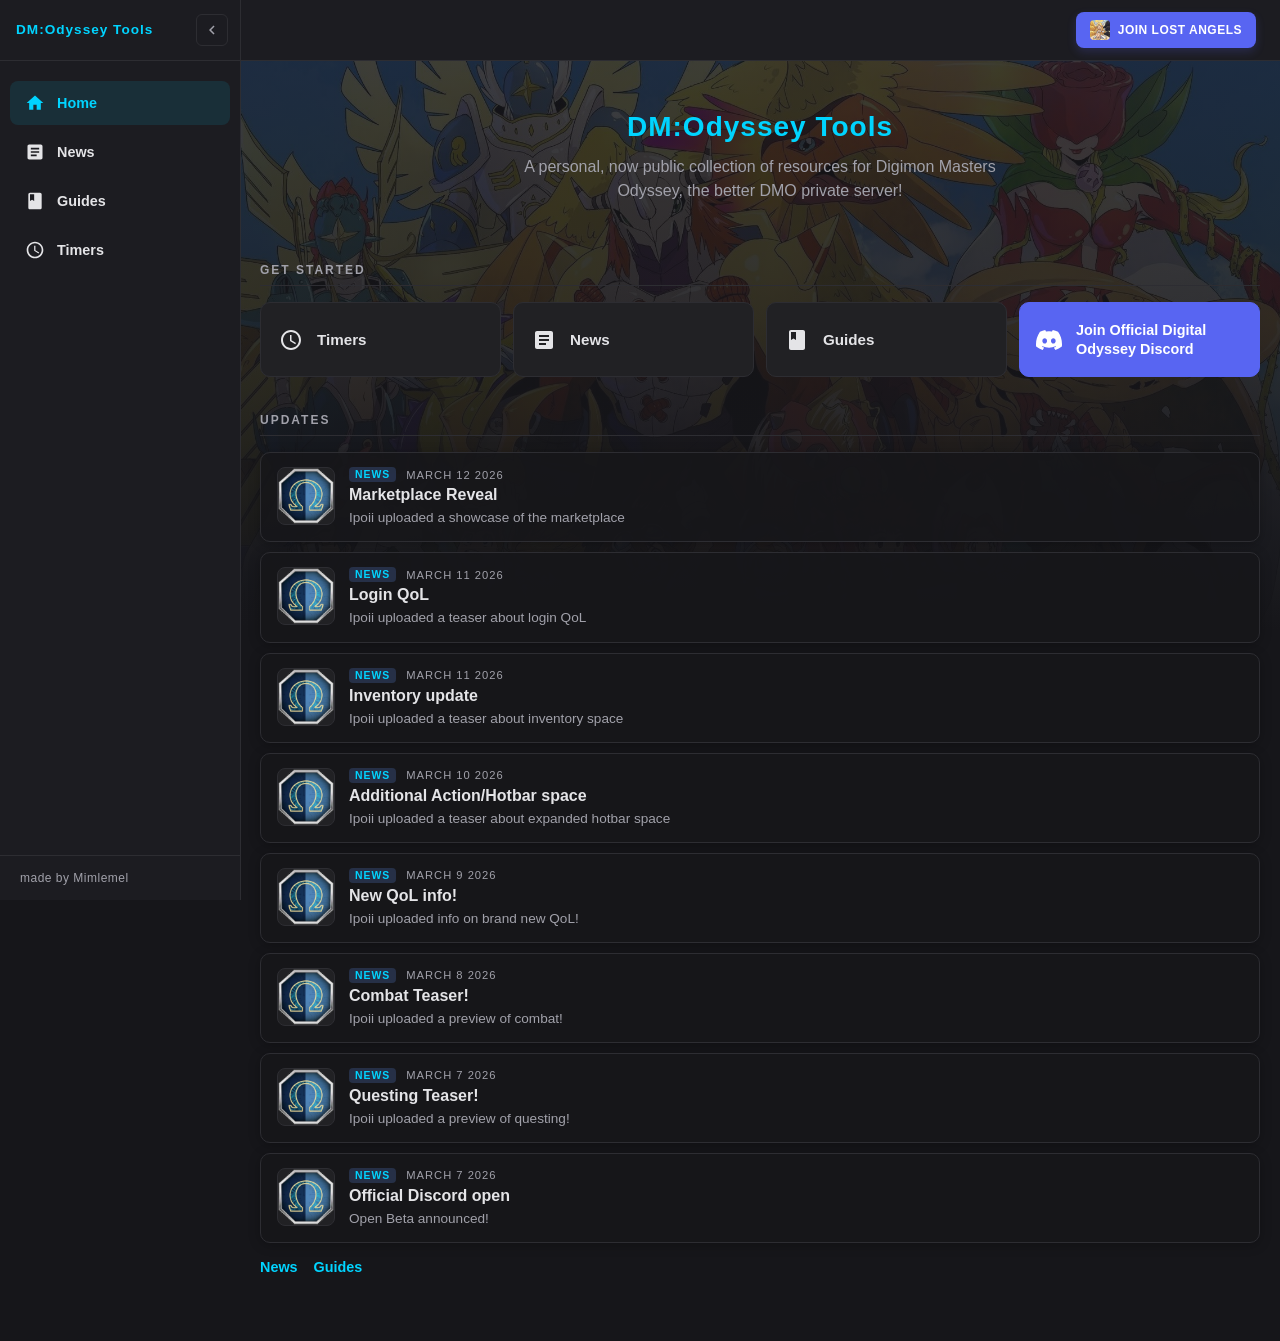
==== commit be8ea9b2: "Timers: Spiral-only, no buff line, browser notifications + doc title, remove beep, wire wake lock; n" ====
--- a/index.html
+++ b/index.html
@@ -31,24 +31,24 @@
         </button>
     </div>
     <nav class="nav-links">
-        <a href="index.html" class="nav-item active">
+        <a href="./" class="nav-item active">
             <svg class="nav-icon" viewBox="0 0 24 24"><path d="M10 20v-6h4v6h5v-8h3L12 3 2 12h3v8z"/></svg>
             <span>Home</span>
         </a>
-        <a href="news.html" class="nav-item">
+        <a href="news/" class="nav-item">
             <svg class="nav-icon" viewBox="0 0 24 24"><path d="M19 3H5c-1.1 0-2 .9-2 2v14c0 1.1.9 2 2 2h14c1.1 0 2-.9 2-2V5c0-1.1-.9-2-2-2zm-5 14H7v-2h7v2zm3-4H7v-2h10v2zm0-4H7V7h10v2z"/></svg>
             <span>News</span>
         </a>
-        <a href="guides.html" class="nav-item">
+        <a href="guides/" class="nav-item">
             <svg class="nav-icon" viewBox="0 0 24 24"><path d="M18 2H6c-1.1 0-2 .9-2 2v16c0 1.1.9 2 2 2h12c1.1 0 2-.9 2-2V4c0-1.1-.9-2-2-2zM6 4h5v8l-2.5-1.5L6 12V4z"/></svg>
             <span>Guides</span>
         </a>
-        <a href="timers.html" class="nav-item">
+        <a href="timers/" class="nav-item">
             <svg class="nav-icon" viewBox="0 0 24 24"><path d="M11.99 2C6.47 2 2 6.48 2 12s4.47 10 9.99 10C17.52 22 22 17.52 22 12S17.52 2 11.99 2zM12 20c-4.42 0-8-3.58-8-8s3.58-8 8-8 8 3.58 8 8-3.58 8-8 8zm.5-13H11v6l5.25 3.15.75-1.23-4.5-2.67z"/></svg>
             <span>Timers</span>
         </a>
     </nav>
-    <div class="sidebar-footer">made by Mimlemel</div>
+    <div class="sidebar-footer">made by Mimlemel<span class="editor-wrap"> · <a href="editor/" class="editor-link">Add post</a></span></div>
 </aside>
 <button class="sidebar-open-fab" id="sidebarOpenFab" title="Open menu" aria-label="Open menu">
     <svg viewBox="0 0 24 24"><path d="M10 6L8.59 7.41 13.17 12l-4.58 4.59L10 18l6-6z"/></svg>
@@ -74,17 +74,21 @@
         <section class="landing-section">
             <h2>Get started</h2>
             <div class="landing-cards">
-                <a href="timers.html" class="landing-card">
+                <a href="timers/" class="landing-card">
                     <svg viewBox="0 0 24 24"><path d="M11.99 2C6.47 2 2 6.48 2 12s4.47 10 9.99 10C17.52 22 22 17.52 22 12S17.52 2 11.99 2zM12 20c-4.42 0-8-3.58-8-8s3.58-8 8-8 8 3.58 8 8-3.58 8-8 8zm.5-13H11v6l5.25 3.15.75-1.23-4.5-2.67z"/></svg>
                     Timers
                 </a>
-                <a href="news.html" class="landing-card">
+                <a href="news/" class="landing-card">
                     <svg viewBox="0 0 24 24"><path d="M19 3H5c-1.1 0-2 .9-2 2v14c0 1.1.9 2 2 2h14c1.1 0 2-.9 2-2V5c0-1.1-.9-2-2-2zm-5 14H7v-2h7v2zm3-4H7v-2h10v2zm0-4H7V7h10v2z"/></svg>
                     News
                 </a>
-                <a href="guides.html" class="landing-card">
+                <a href="guides/" class="landing-card">
                     <svg viewBox="0 0 24 24"><path d="M18 2H6c-1.1 0-2 .9-2 2v16c0 1.1.9 2 2 2h12c1.1 0 2-.9 2-2V4c0-1.1-.9-2-2-2zM6 4h5v8l-2.5-1.5L6 12V4z"/></svg>
                     Guides
+                </a>
+                <a href="https://discord.gg/EegYuwFWg3" target="_blank" rel="noopener noreferrer" class="landing-card landing-card--discord">
+                    <svg class="discord-icon" viewBox="0 0 24 24" fill="currentColor"><path d="M20.317 4.37a19.791 19.791 0 0 0-4.885-1.515.074.074 0 0 0-.079.037c-.21.375-.444.864-.608 1.25a18.27 18.27 0 0 0-5.487 0 12.64 12.64 0 0 0-.617-1.25.077.077 0 0 0-.079-.037A19.736 19.736 0 0 0 3.677 4.37a.07.07 0 0 0-.032.027C.533 9.046-.32 13.58.099 18.057a.082.082 0 0 0 .031.057 19.9 19.9 0 0 0 5.993 3.03.078.078 0 0 0 .084-.028 14.09 14.09 0 0 0 1.226-1.994.076.076 0 0 0-.041-.106 13.107 13.107 0 0 1-1.872-.892.077.077 0 0 1-.008-.128 10.2 10.2 0 0 0 .372-.292.074.074 0 0 1 .077-.01c3.928 1.793 8.18 1.793 12.062 0a.074.074 0 0 1 .078.01c.12.098.246.198.373.292a.077.077 0 0 1-.006.127 12.299 12.299 0 0 1-1.873.892.077.077 0 0 0-.041.107c.36.698.772 1.362 1.225 1.993a.076.076 0 0 0 .084.028 19.839 19.839 0 0 0 6.002-3.03.077.077 0 0 0 .032-.054c.5-5.177-.838-9.674-3.549-13.66a.061.061 0 0 0-.031-.03zM8.02 15.33c-1.183 0-2.157-1.085-2.157-2.419 0-1.333.956-2.419 2.157-2.419 1.21 0 2.176 1.096 2.157 2.42 0 1.333-.956 2.418-2.157 2.418zm7.975 0c-1.183 0-2.157-1.085-2.157-2.419 0-1.333.955-2.419 2.157-2.419 1.21 0 2.176 1.096 2.157 2.42 0 1.333-.946 2.418-2.157 2.418z"/></svg>
+                    <span class="landing-card--discord-text">Join Official Digital Odyssey Discord</span>
                 </a>
             </div>
         </section>
@@ -93,8 +97,8 @@
             <h2>Updates</h2>
             <div class="news-list" id="updatesList"></div>
             <div class="updates-view-all" id="updatesViewAll">
-                <a href="news.html">News</a>
-                <a href="guides.html">Guides</a>
+                <a href="news/">News</a>
+                <a href="guides/">Guides</a>
             </div>
         </section>
     </main>
--- a/styles.css
+++ b/styles.css
@@ -216,6 +216,24 @@
     letter-spacing: 0.5px;
 }
 
+.sidebar-footer a {
+    color: var(--primary);
+    text-decoration: none;
+}
+
+.sidebar-footer a:hover {
+    text-decoration: underline;
+}
+
+/* Editor link hidden from public; shown only when DMO_EDITOR_ACCESS is set (see common.js) */
+.sidebar-footer .editor-wrap {
+    display: none;
+}
+
+body.dmo-editor-visible .sidebar-footer .editor-wrap {
+    display: inline;
+}
+
 /* --- Main content --- */
 .global-header {
     height: var(--header-height);
@@ -379,6 +397,33 @@
     flex-shrink: 0;
 }
 
+.landing-card--discord {
+    padding: 18px 16px;
+    font-size: 0.9rem;
+    font-weight: 700;
+    background: var(--discord);
+    border-color: var(--discord);
+    color: #fff;
+}
+
+.landing-card--discord:hover {
+    background: var(--discord-hover);
+    border-color: var(--discord-hover);
+    color: #fff;
+}
+
+.landing-card--discord .discord-icon {
+    width: 26px;
+    height: 26px;
+    flex-shrink: 0;
+}
+
+.landing-card--discord-text {
+    line-height: 1.3;
+    max-width: 100%;
+    word-break: break-word;
+}
+
 /* --- News --- */
 .news-page-title {
     font-size: 1.25rem;
@@ -504,14 +549,14 @@
     line-height: 1.4;
 }
 
-/* News cards (news page) */
+/* News page: hero (first) + medium list (rest) */
 .news-cards {
-    display: grid;
-    grid-template-columns: repeat(auto-fill, minmax(280px, 1fr));
-    gap: 20px;
-}
-
-.news-card {
+    display: flex;
+    flex-direction: column;
+    gap: 16px;
+}
+
+.news-hero {
     display: block;
     background: rgba(28, 28, 33, 0.92);
     border: 1px solid var(--border);
@@ -519,47 +564,149 @@
     overflow: hidden;
     text-decoration: none;
     color: var(--text);
-    transition: border-color 0.2s, box-shadow 0.2s, background 0.2s;
-    box-shadow: 0 4px 16px rgba(0, 0, 0, 0.3);
-}
-
-.news-card:hover {
+    transition: border-color 0.2s, box-shadow 0.2s;
+    box-shadow: 0 4px 20px rgba(0, 0, 0, 0.3);
+}
+
+.news-hero:hover {
     border-color: var(--primary);
-    background: rgba(33, 33, 38, 0.96);
-    box-shadow: 0 8px 24px rgba(0, 0, 0, 0.35), 0 0 0 1px rgba(0, 212, 255, 0.2);
-}
-
-.news-card-image {
+    box-shadow: 0 8px 28px rgba(0, 212, 255, 0.12);
+}
+
+.news-hero-inner {
+    display: flex;
+    gap: 20px;
+    align-items: stretch;
+}
+
+@media (max-width: 768px) {
+    .news-hero-inner { flex-direction: column; }
+}
+
+.news-hero .news-hero-img-wrap {
+    flex: 0 0 50%;
+    min-height: 180px;
+}
+
+.news-hero .news-hero-img-wrap img {
     width: 100%;
-    aspect-ratio: 16 / 10;
+    height: 100%;
     object-fit: cover;
+    display: block;
     background: var(--border);
-    display: block;
-}
-
-.news-card-body {
-    padding: 14px 16px;
-}
-
-.news-card-date {
+}
+
+.news-hero .news-hero-body {
+    padding: 20px;
+    flex: 1;
+    display: flex;
+    flex-direction: column;
+    justify-content: center;
+}
+
+.news-hero .news-hero-date {
     font-size: 0.7rem;
-    color: var(--text-dim);
+    color: var(--primary);
     text-transform: uppercase;
     letter-spacing: 1px;
     margin-bottom: 6px;
 }
 
-.news-card-title {
+.news-hero .news-hero-title {
+    font-size: 1.25rem;
+    font-weight: 800;
+    margin: 0 0 8px 0;
+    line-height: 1.25;
+}
+
+.news-hero .news-hero-excerpt {
+    font-size: 0.9rem;
+    color: var(--text-dim);
+    line-height: 1.45;
+    margin: 0;
+}
+
+/* Medium list (rest of items – between bento and minimal) */
+.news-list-rest {
+    display: flex;
+    flex-direction: column;
+    gap: 0;
+}
+
+.news-list-item {
+    display: flex;
+    align-items: center;
+    gap: 16px;
+    padding: 14px 16px;
+    border-bottom: 1px solid var(--border);
+    text-decoration: none;
+    color: var(--text);
+    transition: background 0.15s;
+    background: rgba(28, 28, 33, 0.88);
+    border-radius: 8px;
+    margin-bottom: 8px;
+}
+
+.news-list-item:last-child {
+    margin-bottom: 0;
+}
+
+.news-list-item:hover {
+    background: rgba(33, 33, 38, 0.95);
+}
+
+.news-list-item .news-list-thumb {
+    width: 72px;
+    height: 72px;
+    min-width: 72px;
+    border-radius: 8px;
+    overflow: hidden;
+    background: var(--border);
+    flex-shrink: 0;
+}
+
+.news-list-item .news-list-thumb img {
+    width: 100%;
+    height: 100%;
+    object-fit: cover;
+    display: block;
+}
+
+.news-list-item .news-list-body {
+    flex: 1;
+    min-width: 0;
+}
+
+.news-list-item .news-list-date {
+    font-size: 0.7rem;
+    color: var(--text-dim);
+    text-transform: uppercase;
+    letter-spacing: 0.5px;
+    margin-bottom: 4px;
+}
+
+.news-list-item .news-list-title {
+    font-size: 1rem;
     font-weight: 700;
+    margin: 0 0 4px 0;
+    line-height: 1.3;
+}
+
+.news-list-item .news-list-excerpt {
+    font-size: 0.82rem;
+    color: var(--text-dim);
+    line-height: 1.4;
+    margin: 0;
+    display: -webkit-box;
+    -webkit-line-clamp: 2;
+    -webkit-box-orient: vertical;
+    overflow: hidden;
+}
+
+.news-list-item .news-list-arrow {
+    color: var(--primary);
     font-size: 1rem;
-    margin-bottom: 6px;
-    line-height: 1.3;
-}
-
-.news-card-desc {
-    font-size: 0.8rem;
-    color: var(--text-dim);
-    line-height: 1.4;
+    flex-shrink: 0;
 }
 
 .news-view-all {
@@ -1292,6 +1439,13 @@
     padding-bottom: 4px;
 }
 
+.settings-hint {
+    color: var(--text-dim);
+    font-size: 0.75rem;
+    margin: 6px 0 0 0;
+    line-height: 1.35;
+}
+
 /* --- Event effects (Timers) --- */
 #eventRainContainer {
     position: fixed;
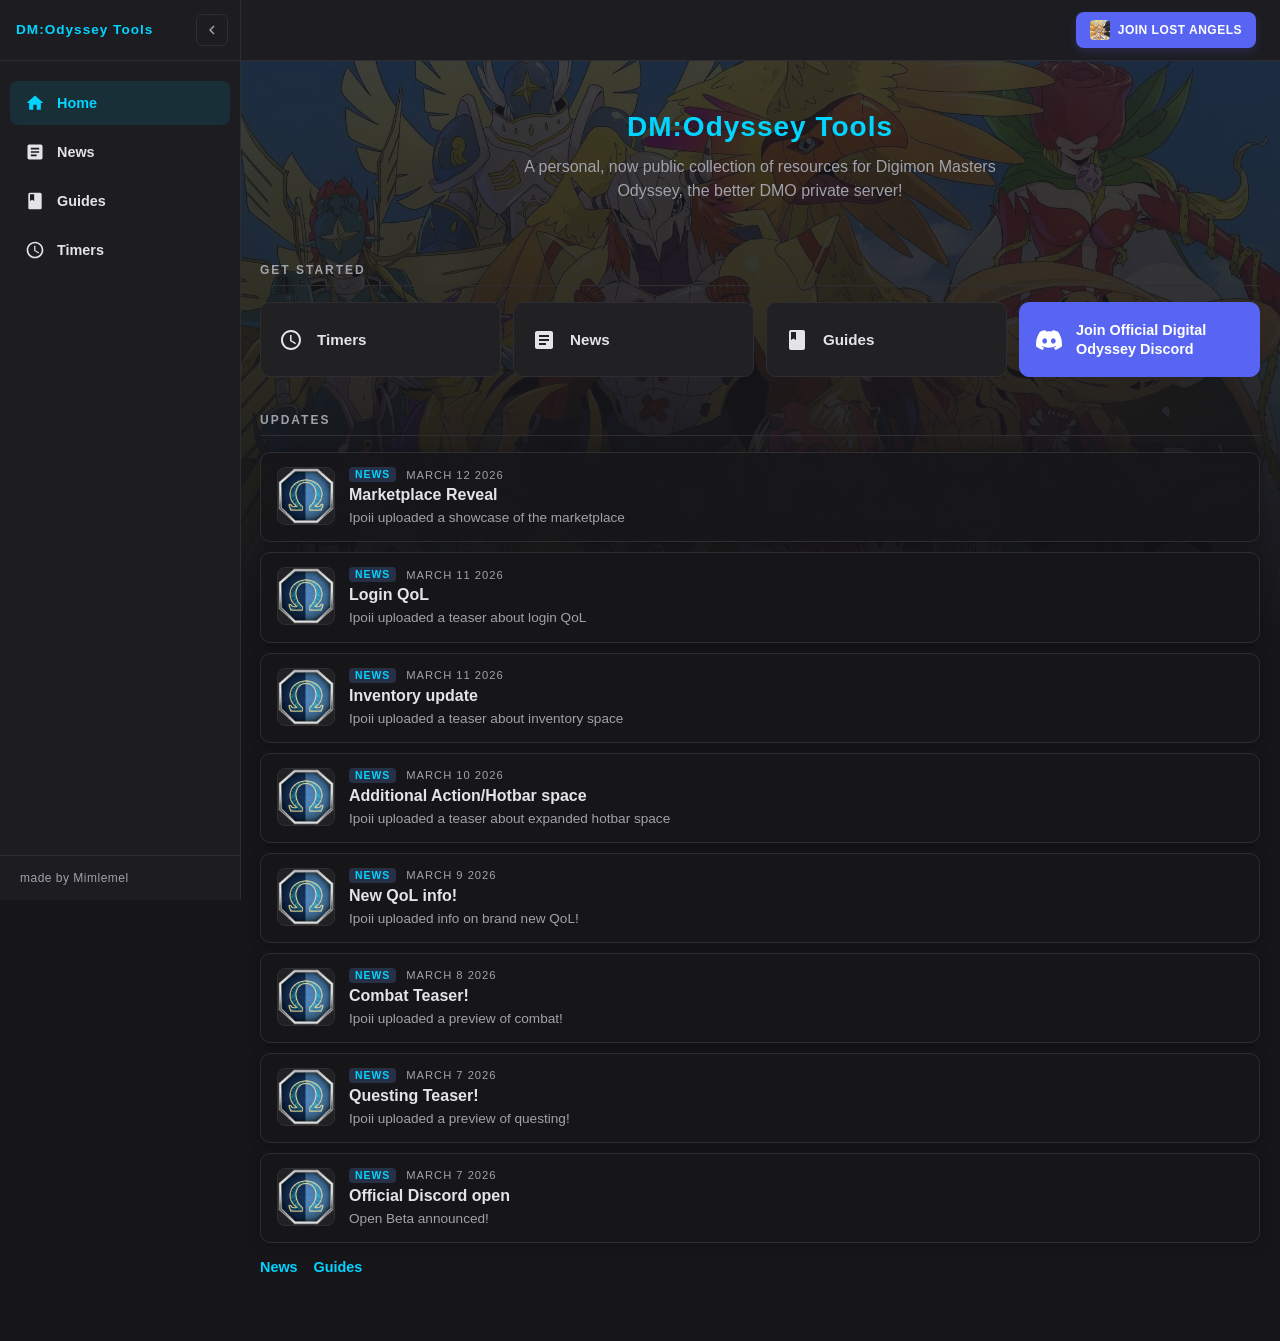
==== commit 8c898740: "Cache-bust stylesheet (v=2) so Discord button and CSS load fresh on live; content/news updates Made-" ====
--- a/index.html
+++ b/index.html
@@ -16,7 +16,7 @@
     <link rel="icon" type="image/png" sizes="16x16" href="images/favicon/favicon-16x16.png">
     <link rel="apple-touch-icon" sizes="180x180" href="images/favicon/apple-touch-icon.png">
     <link rel="manifest" href="images/favicon/site.webmanifest">
-    <link rel="stylesheet" href="styles.css">
+    <link rel="stylesheet" href="styles.css?v=2">
     <script type="application/ld+json">
     {"@context":"https://schema.org","@type":"WebSite","name":"DM:Odyssey Tools","description":"Resources for Digimon Masters Odyssey: news, guides, and tour timers for the DMO private server."}
     </script>
